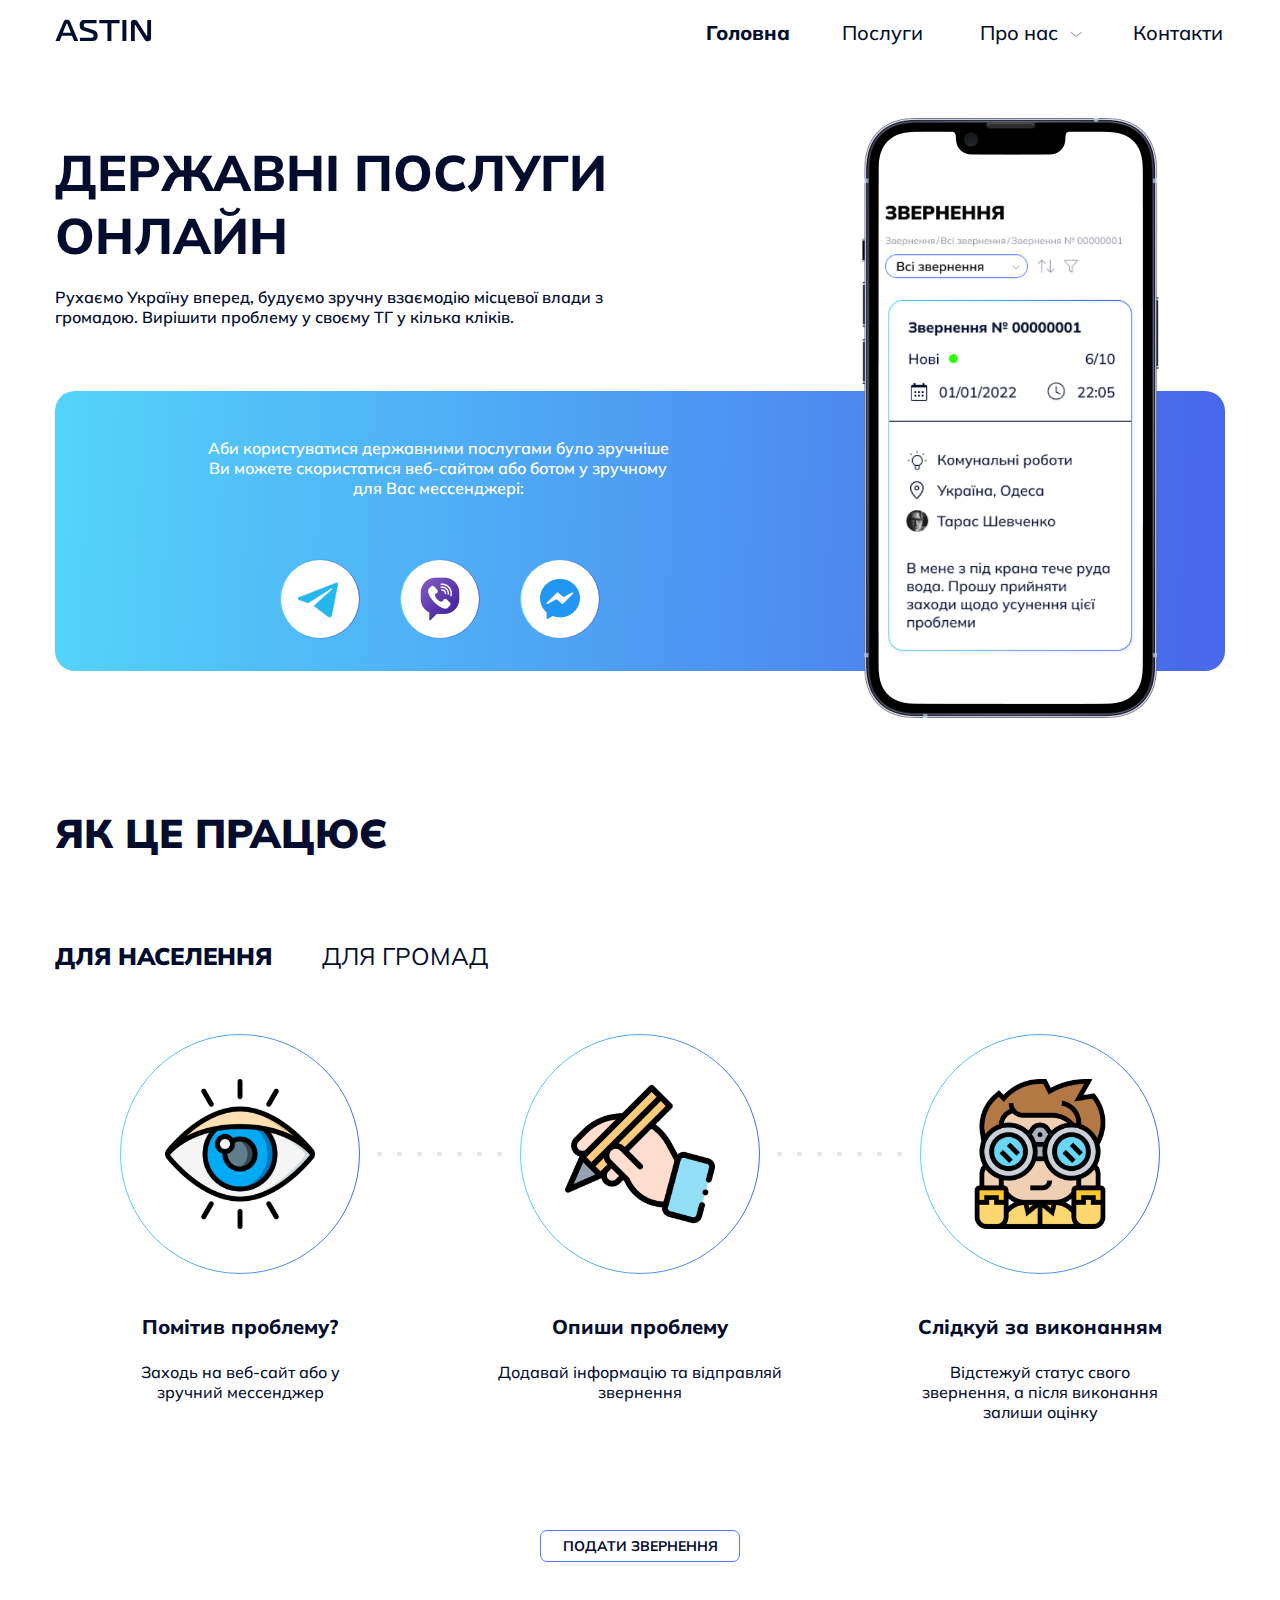
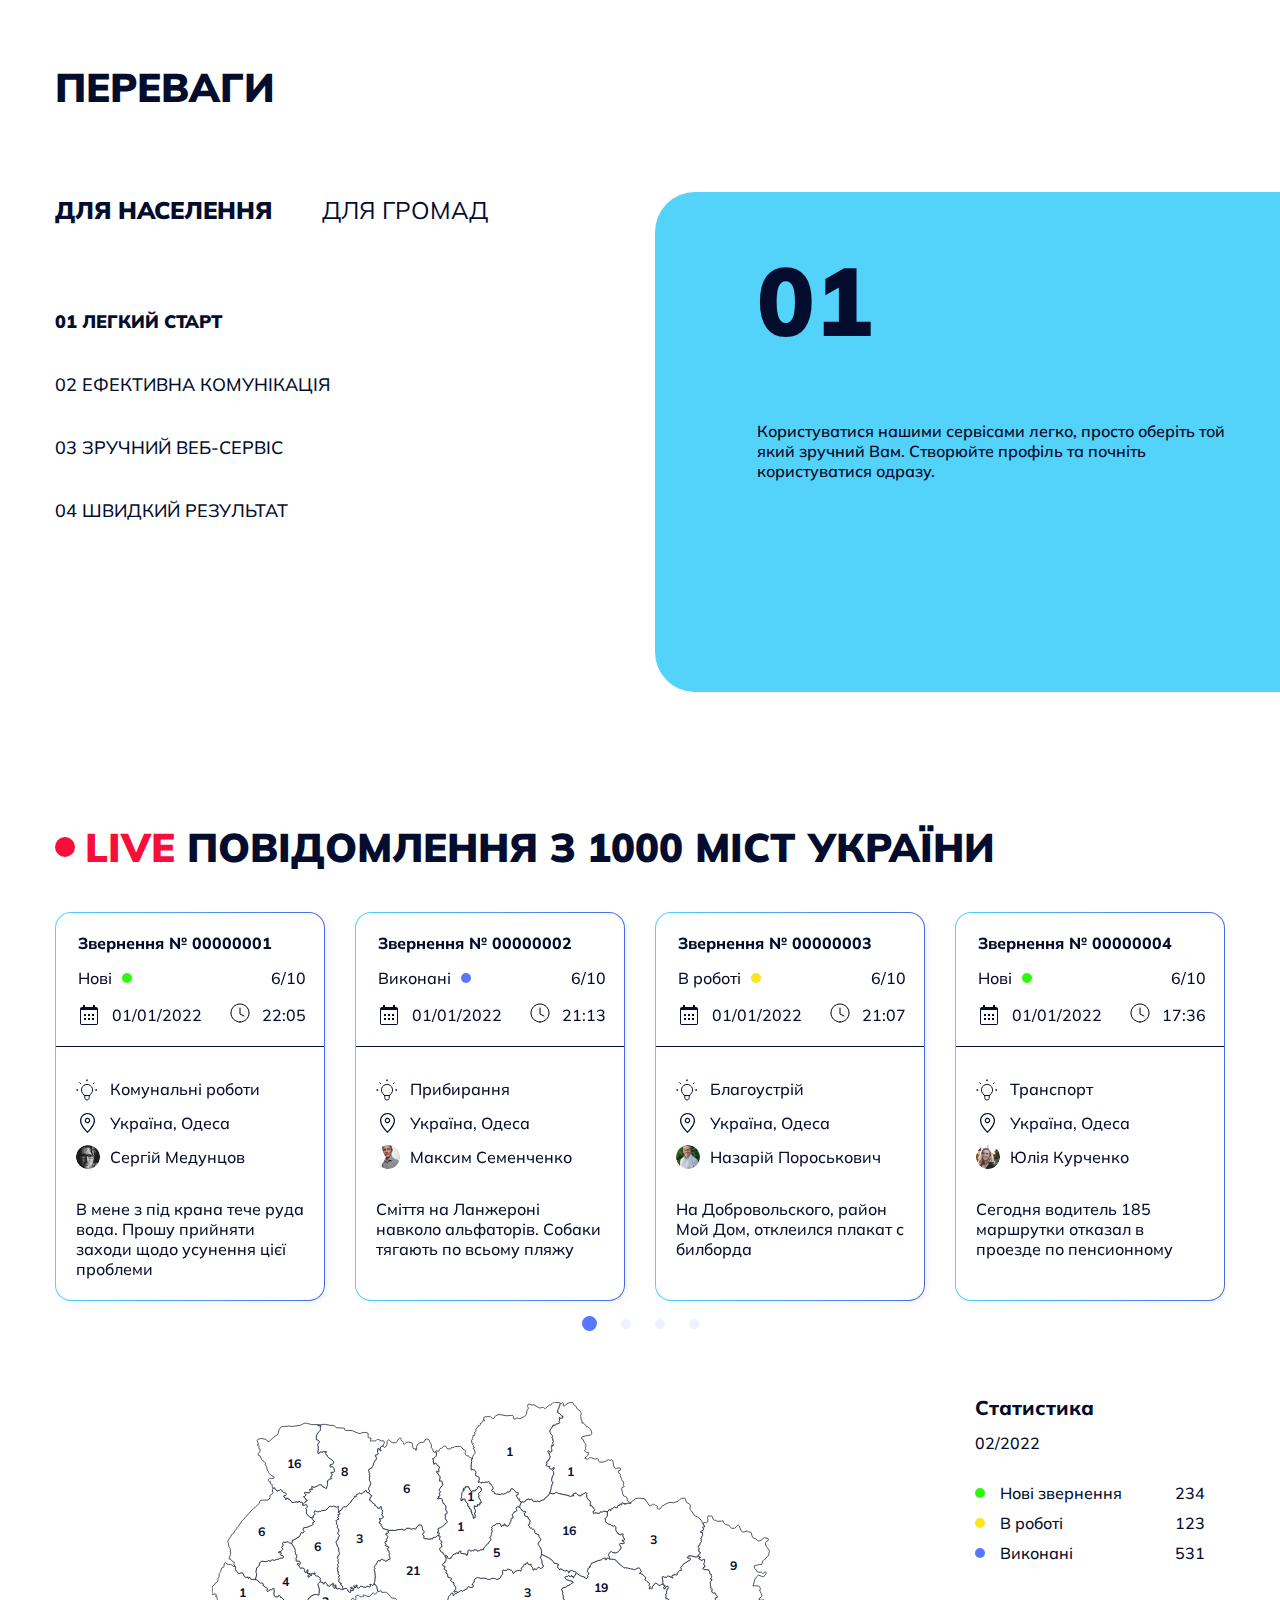
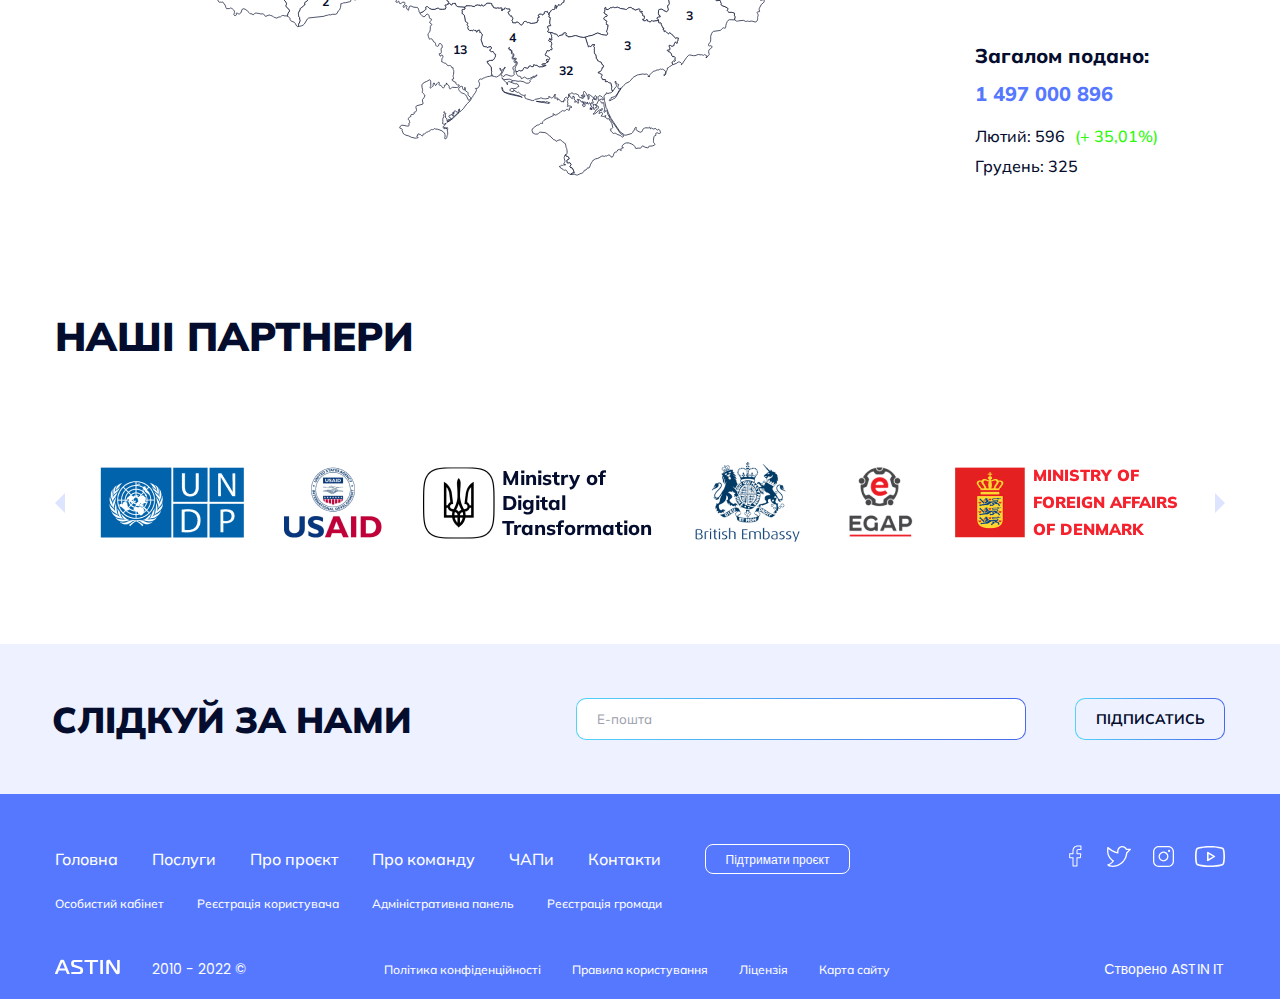
==== index.html @ ef27b20a "loasder fix N" ====
<!DOCTYPE html>
<html lang="en">

<head>
    <meta charset="UTF-8">
    <meta http-equiv="X-UA-Compatible" content="IE=edge">
    <meta name="viewport" content="width=device-width, initial-scale=1.0">
    <meta name="format-detection" content="telephone=no">
    <title>ASTIN - ГРОМАДА</title>
    <style>
        .preloader {
            opacity: 1;
            background-color: #FFF;
            z-index: 9999;
            position: fixed;
            width: 100%;
            height: calc(100vh + 140px);
            top: -70px;
            left: 0;
            bottom: -70px;
            display: -webkit-box;
            display: -ms-flexbox;
            display: flex;
            -webkit-box-align: center;
            -ms-flex-align: center;
            align-items: center;
            -webkit-box-pack: center;
            -ms-flex-pack: center;
            justify-content: center;
            padding-top: 70px;
            padding-bottom: 70px;
            -webkit-transition: 0.7s ease-in;
            -o-transition: 0.7s ease-in;
            transition: 0.7s ease-in;
        }
        
        .preloader__image {
            width: 100px;
            height: 100px;
            -o-object-fit: contain;
            object-fit: contain;
            -webkit-animation: rotation 1.5s linear infinite;
            animation: rotation 1.5s linear infinite;
            -webkit-transform-origin: 51px 50px;
            -ms-transform-origin: 51px 50px;
            transform-origin: 51px 50px;
        }
        
        @-webkit-keyframes rotation {
            100% {
                -webkit-transform: rotate(360deg);
                transform: rotate(360deg);
            }
        }
        
        @keyframes rotation {
            100% {
                -webkit-transform: rotate(360deg);
                transform: rotate(360deg);
            }
        }
    </style>
    <meta name="theme-color" content="#5678FF">
    <link rel="apple-touch-icon" sizes="180x180" href="assets/img/favicons/apple-touch-icon.png">
    <link rel="icon" type="image/png" sizes="32x32" href="assets/img/favicons/favicon-32x32.png">
    <link rel="icon" type="image/png" sizes="192x192" href="assets/img/favicons/android-chrome-192x192.png">
    <link rel="icon" type="image/png" sizes="16x16" href="assets/img/favicons/favicon-16x16.png">
    <link rel="manifest" href="assets/img/favicons/site.webmanifest">
    <link rel="mask-icon" href="assets/img/favicons/safari-pinned-switcher.svg" color="#5678ff">
    <link rel="shortcut icon" href="assets/img/favicons/favicon.ico">
    <meta name="msapplication-TileColor" content="#ffffff">
    <meta name="msapplication-config" content="assets/img/favicons/browserconfig.xml">
    <link rel="stylesheet" href="assets/css/clean.css">
    <link rel="preconnect" href="https://fonts.googleapis.com">
    <link rel="preconnect" href="https://fonts.gstatic.com" crossorigin>
    <link href="https://fonts.googleapis.com/css2?family=Mulish:wght@200;300;400;500;600;700;800;900&family=Poppins:wght@100;200;300;400;500;600;700;800;900&display=swap" rel="stylesheet">
    <link rel="stylesheet" href="assets/css/swiper-bundle.min.css">
    <link rel="stylesheet" href="assets/css/style.css">
    <link rel="stylesheet" href="assets/css/adaptation.css">
</head>

<body>
    <div class="preloader">
        <img class="preloader__image" src="assets/img/gov_icon_light.svg" alt="preloader">
    </div>

    <header class="headergov">
        <div class="wrapper headergov__wrapper">
            <a href="index.html"><img class="headergov__logo" src="assets/img/logo.svg" alt="logo"></a>
            <nav class="headergov__nav navigation">
                <a href="index.html" class="navigation__item selected">Головна</a>
                <a href="service.html" class="navigation__item">Послуги</a>
                <div class="navigation__item navigation__item_dd">
                    <span class="navigation__dd-title">Про нас</span>
                    <div class="navigation__dropdown dropdown">
                        <a href="team.html" class="dropdown__item">Команда</a>
                        <a href="project.html" class="dropdown__item">Про проєкт</a>
                        <a href="faq.html" class="dropdown__item">Інструкція</a>
                    </div>
                </div>
                <a href="contacts.html" class="navigation__item">Контакти</a>
            </nav>
        </div>
    </header>

    <section class="hello">
        <div class="wrapper hello__wrapper">
            <h1 class="hello__title">Державні послуги онлайн</h1>
            <p class="hello__description text_bold">Рухаємо Україну вперед, будуємо зручну взаємодію місцевої влади з громадою. Вирішити проблему у своєму ТГ у кілька кліків.</p>
            <div class="hello__call call">
                <p class="call__description text_bold text_light">Аби користуватися державними послугами було зручніше Ви можете скористатися веб-сайтом або ботом у зручному для Вас мессенджері:</p>
                <p class="call__description2 text_bold text_light">Щоб перейти у бот і подати звернення клікни на потрібний мессенджер</p>
                <div class="call__buttons">
                    <a href="tg://resolve?domain=astininfobot" class="call__button call__button_tg">
                        <img src="assets/img/call_telegram.png" alt="telegram">
                    </a>
                    <a href="#" class="call__button call__button_vbr">
                        <img src="assets/img/call_viber.png" alt="viber">
                    </a>
                    <a href="#" class="call__button call__button_msng">
                        <img src="assets/img/call_messenger.png" alt="messenger">
                    </a>
                </div>
            </div>
            <div class="hello__phone phone">
                <img src="assets/img/iphone.png" alt="iphone frame" class="phone__image">
                <div class="phone__content">
                    <img src="assets/img/test-content.png" alt="demo content">
                </div>
            </div>
        </div>
    </section>

    <input class="invisible-input" checked="checked" id="switcher1" type="radio" name="switcher" />
    <input class="invisible-input" id="switcher2" type="radio" name="switcher" />

    <section class="howtouse block-with_switchers">
        <div class="wrapper howtouse__wrapper">
            <h2 class="howtouse__title">Як це працює</h2>
            <div class="howtouse__switchers switchers">
                <label for="switcher1" class="switchers__item switchers__item_1">для населення</label>
                <label for="switcher2" class="switchers__item switchers__item_2">для громад</label>
            </div>
            <div class="howtouse__switcher-contents switcher-contents">
                <div class="switcher-contents__item switcher-contents__item_1">
                    <div class="howtouse-content-wrapper">
                        <div class="howtouse-content">
                            <div class="howtouse-content__item">
                                <div class="howtouse-content__image">
                                    <img src="assets/img/eye.png" alt="how to use">
                                </div>
                                <h4 class="howtouse-content__title">Помітив проблему?</h4>
                                <p class="howtouse-content__description">Заходь на веб-сайт або у зручний мессенджер</p>
                            </div>
                            <div class="howtouse-content__item">
                                <div class="howtouse-content__image">
                                    <img src="assets/img/writing.png" alt="how to use">
                                </div>
                                <h4 class="howtouse-content__title">Опиши проблему</h4>
                                <p class="howtouse-content__description">Додавай інформацію та відправляй звернення</p>
                            </div>
                            <div class="howtouse-content__item">
                                <div class="howtouse-content__image">
                                    <img src="assets/img/binoculars.png" alt="how to use">
                                </div>
                                <h4 class="howtouse-content__title">Слідкуй за виконанням</h4>
                                <p class="howtouse-content__description">Відстежуй статус свого звернення, а після виконання залиши оцінку</p>
                            </div>
                        </div>
                    </div>
                    <a href="apply.html" class="howtouse__button howtouse__button_1 button">Подати звернення</a>
                </div>
                <div class="switcher-contents__item switcher-contents__item_2">
                    <div class="howtouse-content-wrapper">
                        <div class="howtouse-content">
                            <div class="howtouse-content__item">
                                <div class="howtouse-content__image">
                                    <img src="assets/img/branding.png" alt="how to use">
                                </div>
                                <h4 class="howtouse-content__title">Cтворіть профіль</h4>
                                <p class="howtouse-content__description">Зареєструйте профіль громади. Заповнюйте його необхідними данними</p>
                            </div>
                            <div class="howtouse-content__item">
                                <div class="howtouse-content__image">
                                    <img src="assets/img/gear.png" alt="how to use">
                                </div>
                                <h4 class="howtouse-content__title">Налаштуйте</h4>
                                <p class="howtouse-content__description">Налаштуйте профіль вашої громади аби користуватися послугами було зручніше</p>
                            </div>
                            <div class="howtouse-content__item">
                                <div class="howtouse-content__image">
                                    <img src="assets/img/rating.png" alt="how to use">
                                </div>
                                <h4 class="howtouse-content__title">Користуйтеся</h4>
                                <p class="howtouse-content__description">Проінформуйте жителів про нові можливості, починайте працювати, oтримуйте повідомлення від громадян та відгуки</p>
                            </div>
                        </div>
                    </div>
                    <a href="#" class="howtouse__button howtouse__button_2 button">Створити профіль громади</a>
                </div>
            </div>
        </div>
    </section>


    <section class="benefits block-with_switchers">
        <div class="benefits__bg"></div>
        <div class="wrapper benefits__wrapper">
            <h2 class="benefits__title">Переваги</h2>
            <div class="benefits__switchers switchers">
                <label for="switcher1" class="switchers__item switchers__item_1">для населення</label>
                <label for="switcher2" class="switchers__item switchers__item_2">для громад</label>
            </div>
            <div class="benefits__switcher-contents switcher-contents">
                <div class="switcher-contents__item switcher-contents__item_1">
                    <input class="invisible-input" checked="checked" id="tab1" type="radio" name="firsttabs" />
                    <input class="invisible-input" id="tab2" type="radio" name="firsttabs" />
                    <input class="invisible-input" id="tab3" type="radio" name="firsttabs" />
                    <input class="invisible-input" id="tab4" type="radio" name="firsttabs" />
                    <div class="benefits-content block-with_tabs">
                        <div class="benefits__tabs tabs">
                            <label for="tab1" class="tabs__item tabs__title tabs__item_1">01 Легкий старт</label>
                            <label for="tab2" class="tabs__item tabs__title tabs__item_2">02 Ефективна комунікація</label>
                            <label for="tab3" class="tabs__item tabs__title tabs__item_3">03 Зручний ВЕБ-сервіс</label>
                            <label for="tab4" class="tabs__item tabs__title tabs__item_4">04 Швидкий результат</label>
                        </div>
                        <div class="benefits__tab-contents tab-contents">
                            <div class="tab-contents__item tab-contents__item_1">
                                <span class="tab-contents__number">01</span>
                                <span class="tab-contents__title">Легкий старт</span>
                                <p class="tab-contents__description">Користуватися нашими сервісами легко, просто оберіть той який зручний Вам. Створюйте профіль та почніть користуватися одразу.</p>
                            </div>
                            <div class="tab-contents__item tab-contents__item_2">
                                <span class="tab-contents__number">02</span>
                                <span class="tab-contents__title">Ефективна комунікація</span>
                                <p class="tab-contents__description">Завдяки нашому веб-сайту та чат-боту, ваше повідомлення обробляється набагато швидше. Відстежуйте готовність замовленних послуг, підпишиться та отримуйте важливі новини та екстренні повідомлення.</p>
                            </div>
                            <div class="tab-contents__item tab-contents__item_3">
                                <span class="tab-contents__number">03</span>
                                <span class="tab-contents__title">Зручний ВЕБ-сервіс</span>
                                <p class="tab-contents__description">Ви отримаєте доступ до сторінки, на якій буде надано інформацію відповідно до вимог законодавства. Сторінка створена з урахуванням світових практик щодо зручності використання.</p>
                            </div>
                            <div class="tab-contents__item tab-contents__item_4">
                                <span class="tab-contents__number">04</span>
                                <span class="tab-contents__title">Швидкий результат</span>
                                <p class="tab-contents__description">Завдяки можливості оперативно реагувати на повідомлення, значно скорочується період вирішення питання. Також Ви можете впливати на якість надання послуг, залишаючи відгуки.</p>
                            </div>
                        </div>
                        <div class="benefits__mobile-tabs mobile-tabs">
                            <div class="mobile-tabs__bg"></div>
                            <label for="tab1" class="mobile-tabs__item mobile-tabs__item_1">01</label>
                            <label for="tab2" class="mobile-tabs__item mobile-tabs__item_2">02</label>
                            <label for="tab3" class="mobile-tabs__item mobile-tabs__item_3">03</label>
                            <label for="tab4" class="mobile-tabs__item mobile-tabs__item_4">04</label>
                        </div>
                    </div>
                </div>
                <div class="switcher-contents__item switcher-contents__item_2">
                    <input class="invisible-input" checked="checked" id="tab5" type="radio" name="secondtabs" />
                    <input class="invisible-input" id="tab6" type="radio" name="secondtabs" />
                    <input class="invisible-input" id="tab7" type="radio" name="secondtabs" />
                    <input class="invisible-input" id="tab8" type="radio" name="secondtabs" />
                    <div class="benefits-content block-with_tabs">
                        <div class="benefits__tabs tabs">
                            <label for="tab5" class="tabs__item tabs__title tabs__item_5">01 Простий початок</label>
                            <label for="tab6" class="tabs__item tabs__title tabs__item_6">02 Зручний веб-сервіс</label>
                            <label for="tab7" class="tabs__item tabs__title tabs__item_7">03 Проста адміністративна панель</label>
                            <label for="tab8" class="tabs__item tabs__title tabs__item_8">04 Інтеграція сервісів</label>
                        </div>
                        <div class="benefits__tab-contents tab-contents">
                            <div class="tab-contents__item tab-contents__item_5">
                                <span class="tab-contents__number">01</span>
                                <span class="tab-contents__title">Простий початок</span>
                                <p class="tab-contents__description">Створюйте профіль громади, налаштуйте та почніть користуватися вже в перший день. Додавайте списки потрібних послуг, обробляйте повідомлення та обирайте відповідних виконавців.</p>
                            </div>
                            <div class="tab-contents__item tab-contents__item_6">
                                <span class="tab-contents__number">02</span>
                                <span class="tab-contents__title">Зручний веб-сервіс</span>
                                <p class="tab-contents__description">Ви отримаєте зручний доступ до сторінки, на якій буде надано інформацію відповідно до вимог законодавства. Сторінка створена з урахуванням світових практик щодо зручності використання.</p>
                            </div>
                            <div class="tab-contents__item tab-contents__item_7">
                                <span class="tab-contents__number">03</span>
                                <span class="tab-contents__title">Проста адміністративна панель</span>
                                <p class="tab-contents__description">Сторінка громади і чат-бот мають однаково просту адміністративну панель. Всі інструменти взаємно інтегровані та готові до роботи.</p>
                            </div>
                            <div class="tab-contents__item tab-contents__item_8">
                                <span class="tab-contents__number">04</span>
                                <span class="tab-contents__title">Інтеграція сервісів</span>
                                <p class="tab-contents__description">Система дозволяє інтегрувати сервиси, якими вже користується громада або які будуть підключені. Швидко опрацьовуйте повідомлення громадян, зручно додавайте послуги, створюйте та поширюйте важливі новини та єкстренні повідомлення.</p>
                            </div>
                        </div>
                        <div class="benefits__mobile-tabs mobile-tabs">
                            <div class="mobile-tabs__bg"></div>
                            <label for="tab5" class="mobile-tabs__item mobile-tabs__item_5">01</label>
                            <label for="tab6" class="mobile-tabs__item mobile-tabs__item_6">02</label>
                            <label for="tab7" class="mobile-tabs__item mobile-tabs__item_7">03</label>
                            <label for="tab8" class="mobile-tabs__item mobile-tabs__item_8">04</label>
                        </div>
                    </div>
                </div>
            </div>
        </div>
    </section>

    <section class="appeals">
        <div class="wrapper appeals__wrapper">
            <h2 class="appeals__title"><span class="appeals__title_red">Live</span> повідомлення з 1000 міст України</h2>
            <div class="swiper">
                <div class="swiper-wrapper appeals__item appeal">
                    <div class="swiper-slide appeal__item">
                        <div class="appeal__head">
                            <span class="appeal__number">Звернення № 00000001</span>
                            <div class="appeal__head-content">
                                <div class="appeal__status appeal__status_new appeal-status">
                                    <span class="appeal-status__name">Нові</span>
                                    <span class="appeal-status__dot"></span>
                                    <span class="appeal-status__stage">6/10</span>
                                </div>
                                <div class="appeal__date appeal-date">
                                    <span class="appeal-date__day">01/01/2022</span>
                                    <span class="appeal-date__time">22:05</span>
                                </div>
                            </div>
                        </div>
                        <div class="appeal__body">
                            <span class="appeal__category">Комунальні роботи</span>
                            <span class="appeal__location">Україна, Одеса</span>
                            <div class="appeal__author">
                                <img class="appeal__author-avatar" src="assets/img/author1.jpg" alt="author">
                                <span class="appeal__author-name">Сергій Медунцов</span>
                            </div>
                            <p class="appeal__description">В мене з під крана тече руда вода. Прошу прийняти заходи щодо усунення цієї проблеми</p>
                        </div>
                    </div>

                    <div class="swiper-slide appeal__item">
                        <div class="appeal__head">
                            <span class="appeal__number">Звернення № 00000002</span>
                            <div class="appeal__head-content">
                                <div class="appeal__status appeal__status_done appeal-status">
                                    <span class="appeal-status__name">Виконані</span>
                                    <span class="appeal-status__dot"></span>
                                    <span class="appeal-status__stage">6/10</span>
                                </div>
                                <div class="appeal__date appeal-date">
                                    <span class="appeal-date__day">01/01/2022</span>
                                    <span class="appeal-date__time">21:13</span>
                                </div>
                            </div>
                        </div>
                        <div class="appeal__body">
                            <span class="appeal__category">Прибирання</span>
                            <span class="appeal__location">Україна, Одеса</span>
                            <div class="appeal__author">
                                <img class="appeal__author-avatar" src="assets/img/author2.jpg" alt="author">
                                <span class="appeal__author-name">Максим Семенченко</span>
                            </div>
                            <p class="appeal__description">Сміття на Ланжероні навколо альфаторів. Собаки тягають по всьому пляжу</p>
                        </div>
                    </div>

                    <div class="swiper-slide appeal__item">
                        <div class="appeal__head">
                            <span class="appeal__number">Звернення № 00000003</span>
                            <div class="appeal__head-content">
                                <div class="appeal__status appeal__status_inprogress appeal-status">
                                    <span class="appeal-status__name">В роботі</span>
                                    <span class="appeal-status__dot"></span>
                                    <span class="appeal-status__stage">6/10</span>
                                </div>
                                <div class="appeal__date appeal-date">
                                    <span class="appeal-date__day">01/01/2022</span>
                                    <span class="appeal-date__time">21:07</span>
                                </div>
                            </div>
                        </div>
                        <div class="appeal__body">
                            <span class="appeal__category">Благоустрій</span>
                            <span class="appeal__location">Україна, Одеса</span>
                            <div class="appeal__author">
                                <img class="appeal__author-avatar" src="assets/img/author3.jpg" alt="author">
                                <span class="appeal__author-name">Назарій Пороськович</span>
                            </div>
                            <p class="appeal__description">На Добровольского, район Мой Дом, отклеился плакат с билборда</p>
                        </div>
                    </div>

                    <div class="swiper-slide appeal__item">
                        <div class="appeal__head">
                            <span class="appeal__number">Звернення № 00000004</span>
                            <div class="appeal__head-content">
                                <div class="appeal__status appeal__status_new appeal-status">
                                    <span class="appeal-status__name">Нові</span>
                                    <span class="appeal-status__dot"></span>
                                    <span class="appeal-status__stage">6/10</span>
                                </div>
                                <div class="appeal__date appeal-date">
                                    <span class="appeal-date__day">01/01/2022</span>
                                    <span class="appeal-date__time">17:36</span>
                                </div>
                            </div>
                        </div>
                        <div class="appeal__body">
                            <span class="appeal__category">Транспорт</span>
                            <span class="appeal__location">Україна, Одеса</span>
                            <div class="appeal__author">
                                <img class="appeal__author-avatar" src="assets/img/author4.jpg" alt="author">
                                <span class="appeal__author-name">Юлія Курченко</span>
                            </div>
                            <p class="appeal__description">Сегодня водитель 185 маршрутки отказал в проезде по пенсионному</p>
                        </div>
                    </div>
                </div>
                <div class="swiper-pagination"></div>
                <div class="swiper-button-prev">Попереднє</div>
                <div class="swiper-button-next">Наступне</div>
            </div>
        </div>
    </section>

    <section class="mapStat">
        <div class="wrapper mapStat__wrapper">
            <div class="mapStat__map">
                <div id="map"></div>
            </div>
            <div class="mapStat__stat stat">
                <div class="stat__item">
                    <h4 class="stat__title">Статистика</h4>
                    <span class="stat__date">02/2022</span>
                    <div class="stat__status stat__status_new stat-status">
                        <span class="stat-status__dot"></span>
                        <span class="stat-status__name">Нові звернення</span>
                        <span class="stat-status__count">234</span>
                    </div>
                    <div class="stat__status stat__status_inprogress stat-status">
                        <span class="stat-status__dot"></span>
                        <span class="stat-status__name">В роботі</span>
                        <span class="stat-status__count">123</span>
                    </div>
                    <div class="stat__status stat__status_done stat-status">
                        <span class="stat-status__dot"></span>
                        <span class="stat-status__name">Виконані</span>
                        <span class="stat-status__count">531</span>
                    </div>
                </div>
                <div class="stat__item">
                    <h4 class="stat__title">Загалом подано:</h4>
                    <h4 class="stat__count">1 497 000 896</h4>
                    <span class="stat__month">Лютий: 596
                        <span class="stat__increase">(+ <span>35,01</span>%)</span>
                    </span>
                    <span class="stat__month">Грудень: 325</span>
                </div>
            </div>
        </div>
    </section>

    <section class="partners">
        <div class="wrapper">
            <h2 class="partners__title">Наші партнери</h2>
            <div class="partners-slider__wrapper">
                <div class="partners-slider partners__slider">
                    <div class="swiper-wrapper">
                        <div class="swiper-slide partners__item">
                            <img src="assets/img/partner1.png" alt="partner">
                        </div>
                        <div class="swiper-slide partners__item">
                            <img src="assets/img/partner2.png" alt="partner">
                        </div>
                        <div class="swiper-slide partners__item">
                            <img src="assets/img/partner3.png" alt="partner">
                            <span class="partnerMODT">Ministry of Digital Transformation</span>
                        </div>
                        <div class="swiper-slide partners__item">
                            <img src="assets/img/partner4.png" alt="partner">
                        </div>
                        <div class="swiper-slide partners__item">
                            <img src="assets/img/partner5.png" alt="partner">
                        </div>
                        <div class="swiper-slide partners__item">
                            <img src="assets/img/partner6.png" alt="partner">
                            <span class="partnerMOFAOD">ministry of foreign affairs of denmark</span>
                        </div>
                    </div>
                </div>
                <div class="partners-slider-prev arrow__prev"></div>
                <div class="partners-slider-next arrow__next"></div>
            </div>
        </div>
    </section>

    <section class="follow">
        <div class="wrapper follow__wrapper">
            <p class="follow__title">Слідкуй за нами</p>
            <form action="" method="" class="follow__form">
                <input type="email" name="email" id="follow__email" class="follow__email input input_bordered input_gradient" placeholder="Е-пошта" required>
                <button type="submit" class="follow__submit submit">Підписатись</button>
            </form>
        </div>
    </section>

    <footer class="footer">
        <div class="wrapper footer__wrapper">
            <div class="footer__nav footer-nav">
                <a class="footer-nav__item" href="index.html">Головна</a>
                <a class="footer-nav__item" href="service.html">Послуги</a>
                <a class="footer-nav__item" href="project.html">Про проєкт</a>
                <a class="footer-nav__item" href="team.html">Про команду</a>
                <a class="footer-nav__item" href="faq.html">ЧАПи</a>
                <a class="footer-nav__item" href="contacts.html">Контакти</a>
            </div>
            <a href="#" class="footer__support-btn">Підтримати проєкт</a>
            <div class="footer__socials socials">
                <a href="#" class="socials__item">
                    <img src="assets/img/fb_icon.svg" alt="facebook icon">
                </a>
                <a href="#" class="socials__item">
                    <img src="assets/img/twitter_icon.svg" alt="twitter icon">
                </a>
                <a href="#" class="socials__item">
                    <img src="assets/img/inst_icon.svg" alt="instagram icon">
                </a>
                <a href="#" class="socials__item">
                    <img src="assets/img/yt_icon.svg" alt=" youtube icon">
                </a>
            </div>
            <div class="footer__links1 footer-links">
                <a class="footer-links__item" href="#">Особистий кабінет</a>
                <a class="footer-links__item" href="#">Реєстрація користувача</a>
                <a class="footer-links__item" href="#">Адміністративна панель</a>
                <a class="footer-links__item" href="#">Реєстрація громади</a>
            </div>
            <div class="footer__copyright">
                <img class="footer__logo" src="assets/img/logo_light.svg" alt="logo">
                <span class="footer__copy-text">2010 - 2022 ©</span>
            </div>
            <div class="footer__links2 footer-links">
                <a class="footer-links__item" href="policy.html">Політика конфіденційності</a>
                <a class="footer-links__item" href="policy.html">Правила користування</a>
                <a class="footer-links__item" href="license.html">Ліцензія</a>
                <a class="footer-links__item" href="sitemap.html">Карта сайту</a>
            </div>
            <a href="https://it.astin.co/" target="_blank" class="developed-by">Створено ASTIN IT</a>
        </div>
    </footer>
    <script src="assets/js/mapdata.js"></script>
    <script src="assets/js/countrymap.js"></script>
    <script src="https://code.jquery.com/jquery-3.6.0.min.js" integrity="sha256-/xUj+3OJU5yExlq6GSYGSHk7tPXikynS7ogEvDej/m4=" crossorigin="anonymous"></script>
    <script src="assets/js/touchSwipe.js"></script>
    <script src="assets/js/swiper-bundle.min.js"></script>
    <script src="assets/js/script.js"></script>
</body>

</html>
---- assets/css/clean.css ----
/*Обнуление*/
*{padding: 0;margin: 0;border: 0;}
*,*:before,*:after{-moz-box-sizing: border-box;-webkit-box-sizing: border-box;box-sizing: border-box;}
:focus,:active{outline: none;}
a:focus,a:active{outline: none;}
nav,footer,header,aside{display: block;}
html,body{height:100%;width:100%;font-size:100%;line-height:1;font-size:14px;-ms-text-size-adjust:100%;-moz-text-size-adjust:100%;-webkit-text-size-adjust:100%;}
input,button,textarea{font-family:inherit;}
input::-ms-clear{display: none;}
button{cursor: pointer;}
button::-moz-focus-inner{padding:0;border:0;}
a,a:visited{text-decoration: none;}
a:hover{text-decoration: none;}
ul li{list-style: none;}
img{vertical-align: top;}
h1,h2,h3,h4,h5,h6{font-size:inherit;font-weight: inherit;}
/*--------------------*/
---- assets/css/style.css ----
:root {
    --black-color: #040D2D;
    --white-color: #FFF;
    --primary-color: #53D2FA;
    --primary2-color: #4968EB;
    --blue-color: #5678FF;
    --green-color: #2DF90B;
    --yellow-color: #FBE51F;
    --red-color: #F80E38;
    --gray-color: #9B9EAB;
}

.preloader.disapper {
    opacity: 0;
    visibility: hidden;
}

* {
    -webkit-transition: 0.3s ease;
    -o-transition: 0.3s ease;
    transition: 0.3s ease;
}

#map * {
    -webkit-transition: 0s;
    -o-transition: 0s;
    transition: 0s;
}

html {
    scroll-behavior: smooth;
}

body {
    font-family: 'Mulish', sans-serif;
    font-weight: 500;
    font-size: 16px;
    line-height: 20px;
    color: var(--black-color);
}

input[type=text],
input[type=submit],
input[type=email],
input[type=tel],
textarea {
    -webkit-appearance: none;
}

input {
    border-radius: 0;
}

input:-internal-autofill-selected,
input:hover,
textarea:hover,
input:focus,
textarea:focus {
    background-color: var(--white-color) !important;
    background-image: none !important;
    color: inherit !important;
    border: 1px solid var(--blue-color) !important;
}

input:not(:focus):not(:-moz-placeholder-shown):invalid,
textarea:not(:focus):not(:-moz-placeholder-shown):invalid {
    background-color: var(--white-color) !important;
    background-image: none !important;
    color: inherit !important;
    border: 1px solid var(--red-color) !important;
}

input:not(:focus):not(:-ms-input-placeholder):invalid,
textarea:not(:focus):not(:-ms-input-placeholder):invalid {
    background-color: var(--white-color) !important;
    background-image: none !important;
    color: inherit !important;
    border: 1px solid var(--red-color) !important;
}

input:not(:focus):not(:placeholder-shown):invalid,
textarea:not(:focus):not(:placeholder-shown):invalid {
    background-color: var(--white-color) !important;
    background-image: none !important;
    color: inherit !important;
    border: 1px solid var(--red-color) !important;
}

input:not(:focus):not(:-moz-placeholder-shown):valid,
textarea:not(:focus):not(:-moz-placeholder-shown):valid {
    border: 1px solid var(--blue-color) !important;
}

input:not(:focus):not(:-ms-input-placeholder):valid,
textarea:not(:focus):not(:-ms-input-placeholder):valid {
    border: 1px solid var(--blue-color) !important;
}

input:not(:focus):not(:placeholder-shown):valid,
textarea:not(:focus):not(:placeholder-shown):valid {
    border: 1px solid var(--blue-color) !important;
}

input:-webkit-autofill {
    -webkit-box-shadow: inset 0 0 0 50px var(--white-color) !important;
    box-shadow: inset 0 0 0 50px var(--white-color)!important;
    border: 1px solid var(--blue-color) !important;
}

h1 {
    font-size: 50px;
    line-height: 63px;
    font-weight: 800;
    text-transform: uppercase;
}

h2 {
    font-size: 40px;
    line-height: 50px;
    font-weight: 900;
    text-transform: uppercase;
}

h3,
.switchers__item {
    font-size: 24px;
    line-height: 36px;
    font-weight: 400;
    text-transform: uppercase;
}

h4 {
    font-size: 20px;
    line-height: 25px;
    font-weight: 800;
}

h5,
.tabs__item {
    font-weight: 500;
    font-size: 18px;
    line-height: 27px;
    text-transform: uppercase;
}

section {
    overflow-x: hidden;
    overflow-y: hidden;
}

.text_bold {
    font-weight: 600;
}

.text_light {
    color: var(--white-color);
}

img {
    -moz-user-select: none;
    -webkit-user-select: none;
    -ms-user-select: none;
    user-select: none;
    pointer-events: none;
}

a {
    color: var(--black-color);
}

.wrapper {
    max-width: 1170px;
    padding: 0 0;
    margin-left: auto;
    margin-right: auto;
    height: 100%;
    position: relative;
}

.headergov {
    height: 65px;
}

.headergov__wrapper {
    display: -webkit-box;
    display: -ms-flexbox;
    display: flex;
    -webkit-box-align: center;
    -ms-flex-align: center;
    align-items: center;
    -webkit-box-pack: justify;
    -ms-flex-pack: justify;
    justify-content: space-between;
}

.headergov__logo {
    width: 97px;
    -o-object-fit: contain;
    object-fit: contain;
    margin-top: -4px;
}

.headergov__nav {
    font-size: 20px;
    line-height: 25px;
}

.navigation {
    display: -webkit-box;
    display: -ms-flexbox;
    display: flex;
}

.navigation__item {
    margin-right: 50px;
}

.navigation__item:nth-child(1) {
    width: 86px;
}

.navigation__item:nth-child(2) {
    width: 88px;
}

.navigation__item:nth-child(3) {
    width: 103.33px;
}

.navigation__item:nth-child(4) {
    width: 92px;
}

.navigation__item:last-child {
    margin-right: 0;
}

.navigation__item.selected {
    font-weight: 800;
}

.navigation__item_dd.selected {
    font-weight: 500;
}

.navigation__item_dd.selected .navigation__dd-title,
.navigation__item_dd.selected .selected {
    font-weight: 800;
}

.navigation__item_dd {
    position: relative;
}

.navigation__dd-title {
    display: block;
    width: 100%;
}

.navigation__dd-title::after {
    content: "";
    background-image: url(../../assets/img/arrow_down.svg);
    width: 13.33px;
    height: 5px;
    background-size: contain;
    background-repeat: no-repeat;
    position: absolute;
    right: 0;
    top: 12px;
    -webkit-transition: 0.3s ease;
    -o-transition: 0.3s ease;
    transition: 0.3s ease;
    pointer-events: none;
}

.navigation__dd-title:hover {
    cursor: pointer;
    color: var(--blue-color);
}

.dd_opened .navigation__dd-title::after {
    -webkit-transform: rotate(180deg);
    -ms-transform: rotate(180deg);
    transform: rotate(180deg);
}

.dropdown {
    position: absolute;
    top: 40px;
    right: 0;
    opacity: 0;
    z-index: -1;
    -webkit-transform: translateY(-40px);
    -ms-transform: translateY(-40px);
    transform: translateY(-40px);
    padding: 30px 30px 30px 31px;
    border: 1px solid var(--primary-color);
    background-color: var(--white-color);
    -webkit-box-shadow: 2px 2px 6px rgba(86, 120, 255, 0.1);
    box-shadow: 2px 2px 6px rgba(86, 120, 255, 0.1);
    border-radius: 10px 0px 10px 10px;
}

.dd_opened .dropdown {
    opacity: 1;
    z-index: 10;
    -webkit-transform: translateY(0);
    -ms-transform: translateY(0);
    transform: translateY(0);
}

.dropdown__item {
    white-space: pre;
    margin-bottom: 20px;
    display: block;
}

.dropdown__item:last-child {
    margin-bottom: 0;
}

a.navigation__item:hover,
.dropdown__item:hover {
    color: var(--blue-color);
}

.footer {
    background-color: var(--blue-color);
    padding: 50px 0 20px;
}

.footer * {
    color: var(--white-color);
}

.footer-nav__item:hover,
.footer-links__item:hover,
.socials__item:hover,
.developed-by:hover {
    opacity: 0.5;
}

.footer-nav__item,
.footer-links__item,
.footer__copy-text,
.developed-by {
    white-space: pre;
}

.footer__support-btn {
    font-family: 'Poppins', 'Open Sans', sans-serif;
    font-size: 12px;
    line-height: 16px;
    display: block;
    padding: 6.5px 0 5.5px;
    text-align: center;
    border-radius: 8px;
    border: 1px solid var(--white-color);
    width: 145px;
    height: 30px;
    white-space: pre;
}

.footer__support-btn:hover {
    color: var(--blue-color);
    background-color: var(--white-color);
    opacity: 1;
}

.footer__copyright,
.developed-by {
    font-family: 'Poppins', 'Open Sans', sans-serif;
    font-weight: 400;
    font-size: 14px;
    line-height: 20px;
}

.footer-links {
    font-size: 12px;
    line-height: 15px;
}

.footer-nav__item,
.footer__links1 .footer-links__item {
    margin-right: 30px;
}

.footer-nav__item:last-child,
.footer__links1 .footer-links__item:last-child {
    margin-right: 0;
}

.footer__links2 .footer-links__item {
    margin-right: 31px;
}

.footer__links2 .footer-links__item:last-child {
    margin-right: 0;
}

.socials__item {
    margin-right: 20px;
}

.socials__item:last-child {
    margin-right: 0;
}

.footer__logo {
    margin-right: 28px;
}

.hello {
    padding: 76px 0 107px;
}

.hello__title {
    margin-bottom: 20px;
    max-width: 602px;
}

.hello__description {
    max-width: 566px;
    margin-bottom: 64px;
}

.hello__call {
    background: -o-linear-gradient(178.03deg, var(--primary2-color) 2.51%, var(--primary-color) 98.61%);
    background: linear-gradient(271.97deg, var(--primary2-color) 2.51%, var(--primary-color) 98.61%);
    border-radius: 20px;
    padding: 47px 145px 32px;
    width: 100%;
}

.call__description {
    text-align: center;
    max-width: 476px;
    margin-bottom: 61px;
}

.call__description2 {
    text-align: center;
    max-width: 332px;
    margin-bottom: 70px;
    display: none;
}

.call__buttons {
    margin-left: 80px;
    display: -webkit-box;
    display: -ms-flexbox;
    display: flex;
}

.call__button {
    margin-right: 40px;
    width: 80px;
    height: 80px;
    background-image: url(../../assets/img/call_btn_bg.svg);
    background-size: contain;
    background-repeat: no-repeat
}

.call__button:hover {
    opacity: 0.7;
}

.call__button img {
    height: 100%;
    width: 100%;
    -o-object-fit: contain;
    object-fit: contain;
}

.call__button:last-child {
    margin-right: 0;
}

.call__button_tg {
    padding: 21px 22px 19px 18px;
}

.call__button_vbr {
    padding: 15px;
}

.call__button_msng {
    padding: 20px;
}

.hello__phone {
    height: 600px;
    width: 296.53px;
    position: absolute;
    z-index: 2;
    right: 66px;
    bottom: -47px;
}

.phone__image {
    width: auto;
    height: 600px;
    left: 0;
    right: 0;
    top: 0;
    bottom: 0;
    position: absolute;
    z-index: 2;
}

.phone__content {
    width: auto;
    height: auto;
    left: 12px;
    right: 12px;
    top: 12px;
    bottom: 12px;
    border-radius: 25px;
    position: absolute;
    z-index: 1;
    background-color: var(--white-color);
}

.phone__content img {
    width: 93%;
    margin-top: 68px;
    margin-left: 11px;
}

.invisible-input {
    display: none;
}

.switcher-contents {
    position: relative;
}

.switcher-contents__item {
    -webkit-transition: 0.5s ease;
    -o-transition: 0.5s ease;
    transition: 0.5s ease;
    position: absolute;
    height: 100%;
    width: 100%;
    z-index: -1;
    opacity: 0;
}

.switchers__item:hover {
    cursor: pointer;
    color: var(--blue-color);
}

#switcher1:checked~.block-with_switchers .switchers__item_1,
#switcher2:checked~.block-with_switchers .switchers__item_2 {
    font-weight: 900;
    cursor: default;
    color: var(--black-color);
}

#switcher1:checked~.block-with_switchers .switcher-contents__item_1,
#switcher2:checked~.block-with_switchers .switcher-contents__item_2 {
    opacity: 1;
    z-index: 2;
}

.howtouse {
    padding-top: 30px;
    padding-bottom: 100px;
}

.howtouse__title {
    margin-bottom: 80px;
}

.howtouse__switcher-contents {
    height: 528px;
}

.howtouse__switchers {
    margin-bottom: 60px;
    display: -webkit-box;
    display: -ms-flexbox;
    display: flex;
}

.switchers__item {
    margin-right: 50px;
}

.switchers__item:last-child {
    margin-right: 0;
}

.howtouse-content {
    display: -webkit-box;
    display: -ms-flexbox;
    display: flex;
    -webkit-box-pack: justify;
    -ms-flex-pack: justify;
    justify-content: space-between;
}

.howtouse-content__item {
    width: 370px;
    text-align: center;
}

.howtouse-content__image {
    background-image: url(../../assets/img/circle_bg.svg);
    background-size: contain;
    width: 240px;
    height: 240px;
    padding: 45px;
    margin: 0 auto;
    margin-bottom: 40px;
    position: relative;
}

.howtouse-content__item:nth-child(1) .howtouse-content__image::after,
.howtouse-content__item:nth-child(2) .howtouse-content__image::after {
    content: "";
    position: absolute;
    height: 5px;
    width: 125px;
    overflow: hidden;
    background-image: url(../../assets/img/dotted-line.svg);
    background-size: cover;
    right: -142px;
    top: 50%;
    -webkit-transform: translateY(-50%);
    -ms-transform: translateY(-50%);
    transform: translateY(-50%);
}

.howtouse-content__image img {
    width: 100%;
}

.howtouse-content__title {
    margin-bottom: 23px;
}

.howtouse-content__description {
    margin: 0 auto;
}

.howtouse-content__item:nth-child(1) .howtouse-content__description {
    width: 259px;
}

.howtouse-content__item:nth-child(2) .howtouse-content__description {
    width: 285px;
}

.howtouse-content__item:nth-child(3) .howtouse-content__description {
    width: 257px;
}

.button {
    padding-top: 7px;
    padding-bottom: 7px;
    border-radius: 7px;
    border: 1px solid var(--blue-color);
    text-transform: uppercase;
    font-weight: 700;
    font-size: 14px;
    line-height: 16px;
    text-align: center;
    display: block;
}

.button:hover {
    background-color: var(--blue-color);
    color: var(--white-color);
    font-weight: 500;
}

.howtouse__button {
    position: absolute;
    bottom: 0;
    left: 50%;
    -webkit-transform: translateX(-50%);
    -ms-transform: translateX(-50%);
    transform: translateX(-50%);
}

.howtouse__button_1 {
    width: 200px;
}

.howtouse__button_2 {
    width: 300px;
}

.tab-contents {
    position: relative;
}

.tab-contents__item {
    position: absolute;
    height: 100%;
    width: 100%;
    z-index: -1;
    opacity: 0;
    -webkit-transform: translateX(150px);
    -ms-transform: translateX(150px);
    transform: translateX(150px);
}

.tabs__item:hover {
    cursor: pointer;
    color: var(--blue-color);
}

#tab1:checked~.block-with_tabs .tabs__item_1,
#tab2:checked~.block-with_tabs .tabs__item_2,
#tab3:checked~.block-with_tabs .tabs__item_3,
#tab4:checked~.block-with_tabs .tabs__item_4,
#tab5:checked~.block-with_tabs .tabs__item_5,
#tab6:checked~.block-with_tabs .tabs__item_6,
#tab7:checked~.block-with_tabs .tabs__item_7,
#tab8:checked~.block-with_tabs .tabs__item_8 {
    font-weight: 900;
    cursor: default;
    color: var(--black-color);
}

#tab1:checked~.block-with_tabs .tab-contents__item_1,
#tab2:checked~.block-with_tabs .tab-contents__item_2,
#tab3:checked~.block-with_tabs .tab-contents__item_3,
#tab4:checked~.block-with_tabs .tab-contents__item_4,
#tab5:checked~.block-with_tabs .tab-contents__item_5,
#tab6:checked~.block-with_tabs .tab-contents__item_6,
#tab7:checked~.block-with_tabs .tab-contents__item_7,
#tab8:checked~.block-with_tabs .tab-contents__item_8 {
    opacity: 1;
    z-index: 2;
    -webkit-transform: translateX(0);
    -ms-transform: translateX(0);
    transform: translateX(0);
}

.tab-contents__title {
    display: none;
}

.benefits {
    padding-bottom: 100px;
    position: relative;
}

.benefits__title {
    margin-bottom: 80px;
}

.benefits__switchers {
    display: -webkit-box;
    display: -ms-flexbox;
    display: flex;
    margin-bottom: 12px;
}

.benefits__switcher-contents {
    height: 452px;
}

.benefits__tabs {
    margin-top: 68px;
}

.benefits-content {
    display: -webkit-box;
    display: -ms-flexbox;
    display: flex;
    -webkit-box-pack: justify;
    -ms-flex-pack: justify;
    justify-content: space-between;
}

.tabs__title {
    display: block;
    margin-bottom: 36px
}

.benefits__tab-contents {
    width: 468px;
}

.tab-contents__number {
    margin-bottom: 60px;
    font-size: 96px;
    line-height: 120.5px;
    font-weight: 900;
    display: block;
}

.tab-contents__description {
    font-weight: 600;
}

.benefits__bg {
    height: 500px;
    width: calc(50% - 15px);
    right: 0;
    top: 130px;
    position: absolute;
    background-color: var(--primary-color);
    border-radius: 40px 0 0 40px;
}

.benefits .switchers__item:last-child {
    margin-right: 0;
}

.benefits__mobile-tabs {
    display: none;
}

.appeals {
    padding: 30px 0 60px;
}

.appeals__title {
    margin-left: 30px;
    position: relative;
    margin-bottom: 40px;
}

.appeals__title::before {
    content: "";
    position: absolute;
    width: 20px;
    height: 20px;
    border-radius: 50%;
    background-color: var(--red-color);
    top: 15px;
    left: -30px;
    opacity: 1;
    -webkit-animation: blinking 1s infinite ease-out;
    animation: blinking 1s infinite ease-out;
}

@-webkit-keyframes blinking {
    0% {
        opacity: 1;
    }
    40% {
        opacity: 0;
    }
    60% {
        opacity: 1;
    }
}

@keyframes blinking {
    0% {
        opacity: 1;
    }
    40% {
        opacity: 0;
    }
    60% {
        opacity: 1;
    }
}

.appeals__title span {
    color: var(--red-color);
}

.swiper {
    width: 100%;
    height: 419px;
}

.swiper-slide {
    margin-right: 30px;
}

.swiper-button-prev,
.swiper-button-next {
    display: none;
}

.swiper-pagination {
    display: -webkit-box;
    display: -ms-flexbox;
    display: flex;
    -webkit-box-align: center;
    -ms-flex-align: center;
    align-items: center;
    bottom: 0 !important;
    height: 15px;
}

.swiper-pagination-bullet {
    margin-left: 0 !important;
    margin-right: 24px !important;
    height: 10px;
    width: 10px;
    background-color: var(--blue-color);
    opacity: 0.1;
}

.swiper-pagination-bullet:hover {
    opacity: 1;
}

.swiper-pagination-bullet-active {
    opacity: 1;
    height: 15px !important;
    width: 15px !important;
}

.swiper-pagination-bullet:first-child {
    margin-left: auto !important;
}

.swiper-pagination-bullet:last-child {
    margin-right: auto !important;
}

.appeal__item {
    width: 270px;
    height: 389px;
    border: 1px solid #0000;
    border-radius: 16px;
    background: -o-linear-gradient(var(--white-color), var(--white-color)) padding-box, -o-linear-gradient(left, var(--primary-color), var(--primary2-color)) border-box;
    background: -webkit-gradient(linear, left top, left bottom, from(var(--white-color)), to(var(--white-color))) padding-box, -webkit-gradient(linear, left top, right top, from(var(--primary-color)), to(var(--primary2-color))) border-box;
    background: linear-gradient(var(--white-color), var(--white-color)) padding-box, linear-gradient(90deg, var(--primary-color), var(--primary2-color)) border-box;
    -webkit-box-shadow: 2px 2px 6px rgba(86, 120, 255, 0.1);
    box-shadow: 2px 2px 6px rgba(86, 120, 255, 0.1);
}

.appeal__head {
    border-bottom: 1px solid var(--black-color);
    padding: 20px 18px 21px 22px;
}

.appeal__number {
    font-size: 16px;
    line-height: 20px;
    font-weight: 800;
    width: 100%;
    margin-bottom: 15px;
    display: block;
}

.appeal__status {
    display: -webkit-box;
    display: -ms-flexbox;
    display: flex;
    -webkit-box-align: center;
    -ms-flex-align: center;
    align-items: center;
    margin-bottom: 17px;
}

.appeal-status__name {
    margin-right: 10px;
}

.appeal-status__dot {
    display: block;
    width: 10px;
    height: 10px;
    border-radius: 50%;
}

.appeal__status_new .appeal-status__dot,
.stat__status_new .stat-status__dot {
    background-color: var(--green-color);
}

.appeal__status_inprogress .appeal-status__dot,
.stat__status_inprogress .stat-status__dot {
    background-color: var(--yellow-color);
}

.appeal__status_done .appeal-status__dot,
.stat__status_done .stat-status__dot {
    background-color: var(--blue-color);
}

.appeal-status__stage {
    margin-left: auto;
}

.appeal__date {
    display: -webkit-box;
    display: -ms-flexbox;
    display: flex;
}

.appeal-date__day {
    padding-left: 34px;
    position: relative;
}

.appeal-date__day::before {
    content: "";
    background-image: url(../../assets/img/calendar.svg);
    position: absolute;
    left: 2px;
    top: 0;
    width: 18px;
    height: 20px;
    background-repeat: no-repeat;
}

.appeal-date__time {
    padding-left: 32px;
    margin-left: auto;
    position: relative;
}

.appeal-date__time::before {
    content: "";
    background-image: url(../../assets/img/clock.svg);
    position: absolute;
    left: 0;
    top: -2px;
    width: 20px;
    height: 20px;
    background-repeat: no-repeat;
}

.appeal__body {
    padding: 32px 20px 22px;
}

.appeal__body>* {
    display: block;
}

.appeal__category,
.appeal__location,
.appeal__author {
    padding-left: 34px;
    position: relative;
}

.appeal__category,
.appeal__location {
    margin-bottom: 14px;
}

.appeal__category::before {
    content: "";
    background-image: url(../../assets/img/bulb.svg);
    position: absolute;
    left: 0px;
    top: 0px;
    width: 22px;
    height: 22px;
    background-repeat: no-repeat;
    background-size: contain;
}

.appeal__location::before {
    content: "";
    background-image: url(../../assets/img/geo.svg);
    position: absolute;
    left: 4px;
    top: 0;
    width: 15px;
    height: 20px;
    background-repeat: no-repeat;
}

.appeal__author {
    margin-bottom: 32px;
}

.appeal__author-avatar {
    position: absolute;
    left: 0;
    top: -2px;
    border-radius: 50%;
    -o-object-fit: cover;
    object-fit: cover;
    width: 24px;
    height: 24px;
}

.appeal__author-name {
    width: 100%;
    display: block;
    -o-text-overflow: ellipsis;
    text-overflow: ellipsis;
    overflow: hidden;
    white-space: nowrap;
}

.appeal__description {
    overflow: hidden;
    -o-text-overflow: ellipsis;
    text-overflow: ellipsis;
    display: -webkit-box;
    -webkit-line-clamp: 4;
    -webkit-box-orient: vertical;
}

#map_inner>svg {
    left: 0 !important;
    top: 0 !important;
}

.tt_sm {
    -webkit-box-shadow: 0px 0px 5px var(--blue-color) !important;
    box-shadow: 0px 0px 5px var(--blue-color) !important;
}

.mapStat {
    padding-bottom: 85px;
}

.mapStat__map {
    margin-right: auto;
}

#map_zoom,
#map_outer,
#map_access,
#map_legend {
    display: none !important;
}

#map {
    margin-top: 11px;
    width: 563px;
    margin-left: 157px;
}

.mapStat__wrapper {
    display: -webkit-box;
    display: -ms-flexbox;
    display: flex;
}

.mapStat__stat {
    width: 270px;
    padding: 4px 20px 30px;
}

.mapStat__stat * {
    white-space: nowrap;
}

.stat__title {
    margin-bottom: 13px;
}

.stat__date {
    display: block;
    margin-bottom: 30px;
}

.stat__status {
    margin-bottom: 10px;
    display: -webkit-box;
    display: -ms-flexbox;
    display: flex;
    -webkit-box-align: center;
    -ms-flex-align: center;
    align-items: center;
}

.stat-status__dot {
    display: block;
    width: 10px;
    height: 10px;
    border-radius: 50%;
    margin-right: 15px;
}

.stat-status__name {
    margin-right: auto;
}

.stat__count {
    margin-bottom: 20px;
    color: var(--blue-color);
}

.stat__month {
    margin-bottom: 10px;
    display: -webkit-box;
    display: -ms-flexbox;
    display: flex;
}

.stat__month:last-child {
    margin-bottom: 0px;
}

.stat__increase {
    margin-left: 10px;
    display: block;
    color: var(--green-color);
}

.stat__item {
    margin-bottom: 80px;
}

.stat__item:last-child {
    margin-bottom: 0;
}

.partners {
    padding: 20px 0 100px;
}

.partners__item {
    width: -webkit-max-content !important;
    width: -moz-max-content !important;
    width: max-content !important;
    display: -webkit-box;
    display: -ms-flexbox;
    display: flex;
    -webkit-box-align: center;
    -ms-flex-align: center;
    align-items: center;
}

.partners-slider {
    margin-left: auto;
    margin-right: auto;
    position: relative;
    overflow: hidden;
    list-style: none;
    padding: 0;
    z-index: 1;
    height: 83px;
    width: calc(100% - 90px);
    margin-left: auto;
    margin-right: auto;
}

.partners-slider__wrapper {
    position: relative;
}

.partners .partners-slider-prev,
.partners .partners-slider-next {
    display: block;
    position: absolute;
    top: 50%;
    -webkit-transform: translateY(-50%);
    -ms-transform: translateY(-50%);
    transform: translateY(-50%);
    height: 30px;
    width: 30px;
    cursor: pointer;
}

.arrow__prev::before,
.arrow__next::before {
    content: "";
    position: absolute;
    top: 50%;
    -webkit-transform: translateY(-50%);
    -ms-transform: translateY(-50%);
    transform: translateY(-50%);
    width: 0;
    height: 0;
    border-style: solid;
}

.arrow__prev::before {
    left: 0;
    width: 0;
    height: 0;
    border-style: solid;
    border-width: 10px 10px 10px 0;
    border-color: transparent var(--blue-color) transparent transparent;
}

.arrow__next::before {
    right: 0;
    width: 0;
    height: 0;
    border-style: solid;
    border-width: 10px 0 10px 10px;
    border-color: transparent transparent transparent var(--blue-color);
}

.swiper-button-disabled.arrow__prev::before,
.swiper-button-disabled.arrow__next::before {
    opacity: 0.2;
}

.swiper-button-disabled {
    cursor: default !important;
}

.partners .partners-slider-prev {
    left: 0;
}

.partners .partners-slider-next {
    right: 0;
}

.partnerMODT {
    font-size: 20px;
    line-height: 25px;
    font-weight: 800;
    width: 148px;
    display: block;
    margin-left: 5px;
}

.partnerMOFAOD {
    text-transform: uppercase;
    font-weight: 900;
    font-size: 16px;
    line-height: 26.7px;
    color: #F5222D;
    width: 150px;
}

.partners__title {
    margin-bottom: 100px;
}

.follow {
    height: 150px;
    background-color: #5678FF1A;
}

.follow__wrapper {
    display: -webkit-box;
    display: -ms-flexbox;
    display: flex;
    -webkit-box-align: center;
    -ms-flex-align: center;
    align-items: center;
}

.follow__title {
    margin-right: auto;
    font-weight: 900;
    font-size: 36px;
    line-height: 45px;
    text-transform: uppercase;
    margin-left: -3px;
}

.follow__email {
    margin-right: 49px;
    width: 450px;
}

.input_bordered {
    padding: 10px 20px;
    background-color: var(--white-color);
    border-radius: 10px;
}

.input_bordered::-webkit-input-placeholder {
    color: var(--gray-color);
}

.input_bordered::-moz-placeholder {
    color: var(--gray-color);
}

.input_bordered:-ms-input-placeholder {
    color: var(--gray-color);
}

.input_bordered::-ms-input-placeholder {
    color: var(--gray-color);
}

.input_bordered::placeholder {
    color: var(--gray-color);
}

.input_gradient {
    border: 1px solid #0000;
    background: -o-linear-gradient(var(--white-color), var(--white-color)) padding-box, -o-linear-gradient(left, var(--primary-color), var(--primary2-color)) border-box;
    background: -webkit-gradient(linear, left top, left bottom, from(var(--white-color)), to(var(--white-color))) padding-box, -webkit-gradient(linear, left top, right top, from(var(--primary-color)), to(var(--primary2-color))) border-box;
    background: linear-gradient(var(--white-color), var(--white-color)) padding-box, linear-gradient(90deg, var(--primary-color), var(--primary2-color)) border-box;
}

.follow__submit {
    color: var(--black-color);
    width: 150px;
    text-align: center;
    padding: 12px 0;
    text-transform: uppercase;
    font-weight: 700;
    font-size: 14px;
    line-height: 16px;
    border-radius: 10px;
    border: 1px solid #0000;
    background: -o-linear-gradient(#eef1ff, #eef1ff) padding-box, -o-linear-gradient(left, var(--primary-color), var(--primary2-color)) border-box;
    background: -webkit-gradient(linear, left top, left bottom, from(#eef1ff), to(#eef1ff)) padding-box, -webkit-gradient(linear, left top, right top, from(var(--primary-color)), to(var(--primary2-color))) border-box;
    background: linear-gradient(#eef1ff, #eef1ff) padding-box, linear-gradient(90deg, var(--primary-color), var(--primary2-color)) border-box;
}

.follow__submit:hover {
    color: var(--white-color);
    border: 1px solid var(--blue-color);
    background: var(--blue-color);
}

.follow__form {
    display: -webkit-box;
    display: -ms-flexbox;
    display: flex;
}

.contacts {
    padding: 36px 0 60px;
}

.contacts__title {
    margin-bottom: 69px;
}

.contacts__name {
    font-weight: 800;
}

.contacts__value {
    font-weight: 600;
}

a.contacts__value:hover {
    color: var(--blue-color);
}

.contacts_contact {
    margin-bottom: 10px;
    display: block;
}

.contacts_contact:last-child {
    margin-bottom: 0;
}

.contacts_contact br {
    display: none;
}

.contacts__item {
    margin-bottom: 40px;
}

.contacts__item:last-child {
    margin-bottom: 0;
}

.contacts__map {
    width: 570px;
    height: 570px;
    border-radius: 20px !important;
}

.contacts__wrapper {
    display: -webkit-box;
    display: -ms-flexbox;
    display: flex;
}

.contacts__info {
    margin-right: auto;
}

.gm-style-cc {
    display: none;
}

.contactus {
    padding-bottom: 60px;
}

.contactus__wrapper {
    display: -webkit-box;
    display: -ms-flexbox;
    display: flex;
    -webkit-box-align: center;
    -ms-flex-align: center;
    align-items: center;
}

.contactus__title {
    max-width: 474px;
    margin-right: auto;
}

.contactus__form {
    padding: 124px 52px 124px 48px;
    width: 570px;
    border-radius: 20px;
    border: 1px solid #0000;
    background: -o-linear-gradient(var(--white-color), var(--white-color)) padding-box, -o-linear-gradient(left, var(--primary-color), var(--primary2-color)) border-box;
    background: -webkit-gradient(linear, left top, left bottom, from(var(--white-color)), to(var(--white-color))) padding-box, -webkit-gradient(linear, left top, right top, from(var(--primary-color)), to(var(--primary2-color))) border-box;
    background: linear-gradient(var(--white-color), var(--white-color)) padding-box, linear-gradient(90deg, var(--primary-color), var(--primary2-color)) border-box;
}

.contactus__label,
.contactus__input {
    font-size: 20px;
    line-height: 25px;
}

.contactus__label {
    margin-bottom: 5px;
}

.contactus__input {
    width: 100%;
    margin-bottom: 40px;
    border-bottom: 1px solid #5678FF66;
    padding-bottom: 3px;
    color: var(--blue-color);
}

.contactus__input:hover {
    border-bottom: 1px solid #5678ffa3;
}

.contactus__input:focus {
    border-bottom: 1px solid var(--blue-color);
}

.contactus__input::-webkit-input-placeholder {
    color: #5678FF66;
}

.contactus__input::-moz-placeholder {
    color: #5678FF66;
}

.contactus__input:-ms-input-placeholder {
    color: #5678FF66;
}

.contactus__input::-ms-input-placeholder {
    color: #5678FF66;
}

.contactus__input::placeholder {
    color: #5678FF66;
}

.label {
    position: relative;
}

.label_required::after {
    position: absolute;
    content: " * ";
    color: var(--red-color);
}

.label a {
    color: var(--red-color);
}

.label a:hover {
    color: var(--blue-color);
}

.contactus__form>* {
    display: block;
}

.contactus__policy {
    display: -webkit-box;
    display: -ms-flexbox;
    display: flex;
    margin-bottom: 52px;
}

.contactus__policy input {
    width: 20px;
    height: 20px;
    margin-top: 3px;
}

.contactus__policy p {
    width: calc(100% - 30px);
    margin-left: 12px;
}

.contactus__submit {
    background-color: transparent;
    color: var(--black-color);
    font-size: 14px;
    line-height: 16px;
    font-weight: 700;
    width: 200px;
    padding: 7px 0;
    text-align: center;
    border: 1px solid var(--blue-color);
    border-radius: 7px;
    text-transform: uppercase;
    margin-left: auto;
    margin-right: auto;
}

.contactus__submit:hover {
    background-color: var(--blue-color);
    color: var(--white-color);
    font-weight: 600;
}

.policy {
    padding: 38px 0 60px;
}

.policy__title_h2 {
    font-size: 32px;
    line-height: 40px;
    margin-bottom: 40px;
}

.policy__description {
    font-weight: 600;
}

.policy__description_light {
    color: #7a7a7a;
}

.policy__description a {
    color: var(--blue-color);
}

.policy__description a:hover {
    opacity: 0.6;
}

.policy__title_h3 {
    font-size: 24px;
    line-height: 32px;
    text-transform: uppercase;
    font-weight: 900;
    margin-bottom: 32px;
}

.policy__title_h4 {
    font-size: 18px;
    line-height: 27px;
    text-transform: uppercase;
    font-weight: 900;
    margin-bottom: 24px;
}

.policy__description_main {
    margin-bottom: 43px;
}

.policy__ol>.policy__li {
    list-style: decimal;
}

.policy__ul>.policy__li {
    list-style: disc;
}

.policy__li {
    margin-left: 25px;
    font-weight: 600;
}

.whowe {
    padding-bottom: 11px;
}

.whowe__wrapper {
    display: -webkit-box;
    display: -ms-flexbox;
    display: flex;
    -webkit-box-align: center;
    -ms-flex-align: center;
    align-items: center;
}

.whowe__content {
    width: 540px;
    margin-right: auto;
    margin-bottom: 23px;
}

.whowe__logo {
    margin-bottom: 41px;
    display: -webkit-box;
    display: -ms-flexbox;
    display: flex;
    -webkit-box-align: center;
    -ms-flex-align: center;
    align-items: center;
}

.whowe__logoASTIN {
    width: 155px;
    margin-right: 30px;
}

.whowe__gromada {
    display: -webkit-box;
    display: -ms-flexbox;
    display: flex;
}

.whowe__icon_bold {
    display: block;
    margin-top: 14.5px;
    margin-left: 1px;
    height: 35px;
}

.whowe__icon_light {
    display: none;
}

.whowe__gromada span {
    font-size: 50px;
    line-height: 62.75px;
    font-weight: 500;
    color: var(--blue-color);
}

.whowe__description {
    font-weight: 600;
}

.whowe__preview {
    position: relative;
}

.whowe__image_d {
    width: 712px;
    -o-object-fit: contain;
    object-fit: contain;
    margin-right: -82px;
    margin-top: -30px;
}

.whowe__image_t,
.whowe__image_m {
    display: none;
}

.whowe__image_d::after {
    content: "";
    display: block;
    width: 724px;
    height: 80px;
    background-image: url(../../assets/img/shadow_bottom.svg);
    position: absolute;
    bottom: 45px;
    left: -59px;
    background-size: contain;
    background-repeat: no-repeat;
    z-index: 0;
}

.mission {
    padding-bottom: 83px;
}

.mission__image {
    width: 300px;
    -o-object-fit: contain;
    object-fit: contain;
}

.mission__item {
    display: -webkit-box;
    display: -ms-flexbox;
    display: flex;
    -webkit-box-pack: justify;
    -ms-flex-pack: justify;
    justify-content: space-between;
    -webkit-box-align: center;
    -ms-flex-align: center;
    align-items: center;
}

.mission__item_1 {
    -webkit-box-orient: horizontal;
    -webkit-box-direction: reverse;
    -ms-flex-direction: row-reverse;
    flex-direction: row-reverse;
    margin-bottom: 40px;
}

.mission__item_1 .mission__description {
    width: 500px;
}

.mission__item_2 .mission__description {
    width: 570px;
}

.mission__description {
    font-weight: 600;
}

.mission__description b {
    font-weight: 900;
}

.mission__description p {
    margin-bottom: 25px;
}

.mission__description p:last-child {
    margin-bottom: 0;
}

.mission__item_1 .mission__image {
    margin-right: 100px;
}

.mission__item_2 .mission__image {
    margin-left: 75px;
}

.roadmap {
    padding-bottom: 80px;
}

.roadmap__title {
    margin-bottom: 80px;
}

.roadmap__items-wrapper {
    display: -webkit-box;
    display: -ms-flexbox;
    display: flex;
    -webkit-box-pack: center;
    -ms-flex-pack: center;
    justify-content: center;
}

.roadmap__items {
    display: -ms-grid;
    display: grid;
    -ms-grid-columns: 1fr 100px 1fr 100px 1fr;
    grid-template-columns: repeat(3, 1fr);
    -ms-grid-rows: 1fr 102px 1fr;
    grid-template-rows: repeat(2, 1fr);
    grid-column-gap: 100px;
    grid-row-gap: 102px;
    width: 1010px;
}

.roadmap__items>*:nth-child(1) {
    -ms-grid-row: 1;
    -ms-grid-column: 1;
}

.roadmap__items>*:nth-child(2) {
    -ms-grid-row: 1;
    -ms-grid-column: 3;
}

.roadmap__items>*:nth-child(3) {
    -ms-grid-row: 1;
    -ms-grid-column: 5;
}

.roadmap__items>*:nth-child(4) {
    -ms-grid-row: 3;
    -ms-grid-column: 1;
}

.roadmap__items>*:nth-child(5) {
    -ms-grid-row: 3;
    -ms-grid-column: 3;
}

.roadmap__items>*:nth-child(6) {
    -ms-grid-row: 3;
    -ms-grid-column: 5;
}

.roadmap__item {
    border: 1px solid #0000;
    background: -o-linear-gradient(var(--white-color), var(--white-color)) padding-box, -o-linear-gradient(left, var(--primary-color), var(--primary2-color)) border-box;
    background: -webkit-gradient(linear, left top, left bottom, from(var(--white-color)), to(var(--white-color))) padding-box, -webkit-gradient(linear, left top, right top, from(var(--primary-color)), to(var(--primary2-color))) border-box;
    background: linear-gradient(var(--white-color), var(--white-color)) padding-box, linear-gradient(90deg, var(--primary-color), var(--primary2-color)) border-box;
    height: 270px;
    width: 270px;
    border-radius: 50%;
    text-align: center;
    position: relative;
    padding: 50px 36px 0 37px;
}

.roadmap__item_1,
.roadmap__item_2,
.roadmap__item_3 {
    margin-left: -80px;
}

.roadmap__item_4,
.roadmap__item_5,
.roadmap__item_6 {
    margin-left: 80px;
    margin-right: -80px;
}

.roadmap__item_1 {
    -ms-grid-row: 1;
    -ms-grid-row-span: 1;
    -ms-grid-column: 1;
    -ms-grid-column-span: 1;
    grid-area: 1 / 1 / 2 / 2;
}

.roadmap__item_2 {
    -ms-grid-row: 1;
    -ms-grid-row-span: 1;
    -ms-grid-column: 2;
    -ms-grid-column-span: 1;
    grid-area: 1 / 2 / 2 / 3;
}

.roadmap__item_3 {
    -ms-grid-row: 1;
    -ms-grid-row-span: 1;
    -ms-grid-column: 3;
    -ms-grid-column-span: 1;
    grid-area: 1 / 3 / 2 / 4;
}

.roadmap__item_4 {
    -ms-grid-row: 2;
    -ms-grid-row-span: 1;
    -ms-grid-column: 3;
    -ms-grid-column-span: 1;
    grid-area: 2 / 3 / 3 / 4;
}

.roadmap__item_5 {
    -ms-grid-row: 2;
    -ms-grid-row-span: 1;
    -ms-grid-column: 2;
    -ms-grid-column-span: 1;
    grid-area: 2 / 2 / 3 / 3;
}

.roadmap__item_6 {
    -ms-grid-row: 2;
    -ms-grid-row-span: 1;
    -ms-grid-column: 1;
    -ms-grid-column-span: 1;
    grid-area: 2 / 1 / 3 / 2;
    padding-top: 95px;
    border: 1px solid #0000;
    background: -o-linear-gradient(var(--blue-color), var(--blue-color)) padding-box, -o-linear-gradient(left, var(--primary-color), var(--primary2-color)) border-box;
    background: -webkit-gradient(linear, left top, left bottom, from(var(--blue-color)), to(var(--blue-color))) padding-box, -webkit-gradient(linear, left top, right top, from(var(--primary-color)), to(var(--primary2-color))) border-box;
    background: linear-gradient(var(--blue-color), var(--blue-color)) padding-box, linear-gradient(90deg, var(--primary-color), var(--primary2-color)) border-box;
    color: var(--white-color);
}

.roadmap-items__title {
    font-size: 18px;
    line-height: 27px;
    font-weight: 900;
    margin-bottom: 40px;
}

.roadmap-items__description {
    font-weight: 600;
}

.roadmap__item_1::before {
    position: absolute;
    content: "";
    background-image: url(../../assets/img/road_dots_h.svg);
    height: 4px;
    width: 38px;
    background-size: contain;
    top: 50%;
    -webkit-transform: translateY(-50%);
    -ms-transform: translateY(-50%);
    transform: translateY(-50%);
    right: -69px;
}

.roadmap__item_2::before {
    position: absolute;
    content: "";
    background-image: url(../../assets/img/road_dots_h.svg);
    height: 4px;
    width: 38px;
    background-size: contain;
    top: 50%;
    -webkit-transform: translateY(-50%);
    -ms-transform: translateY(-50%);
    transform: translateY(-50%);
    right: -69px;
}

.roadmap__item_3::before {
    position: absolute;
    content: "";
    background-image: url(../../assets/img/road_dots_h.svg);
    height: 4px;
    width: 38px;
    background-size: contain;
    top: 50%;
    -webkit-transform: translateY(-50%);
    -ms-transform: translateY(-50%);
    transform: translateY(-50%);
    right: -62px;
}

.roadmap__item_3::after {
    position: absolute;
    content: "";
    background-image: url(../../assets/img/road_dots_v.svg);
    height: 204px;
    width: 4px;
    background-size: contain;
    top: 50%;
    -webkit-transform: translateY(-2px);
    -ms-transform: translateY(-2px);
    transform: translateY(-2px);
    right: -62px;
}

.roadmap__item_4::before {
    position: absolute;
    content: "";
    background-image: url(../../assets/img/road_dots_h.svg);
    height: 4px;
    width: 38px;
    background-size: contain;
    top: 50%;
    -webkit-transform: translateY(-50%);
    -ms-transform: translateY(-50%);
    transform: translateY(-50%);
    left: -69px;
}

.roadmap__item_5::before {
    position: absolute;
    content: "";
    background-image: url(../../assets/img/road_dots_h.svg);
    height: 4px;
    width: 38px;
    background-size: contain;
    top: 50%;
    -webkit-transform: translateY(-50%);
    -ms-transform: translateY(-50%);
    transform: translateY(-50%);
    left: -69px;
}

.donors {
    padding-bottom: 102px;
}

.donors__title {
    margin-bottom: 70px;
    margin-left: 6px;
}

.donors__item {
    display: -webkit-box;
    display: -ms-flexbox;
    display: flex;
    margin-bottom: 40px;
    -webkit-box-align: start;
    -ms-flex-align: start;
    align-items: start;
}

.donors__item:last-child {
    margin-bottom: 0;
}

.donors__image {
    margin-right: auto;
}

.donors__description {
    width: 670px;
    font-weight: 600;
}

.donors__description p {
    margin-bottom: 24px;
}

.donors__description p:last-child {
    margin-bottom: 0;
}

.donors__item_1 .donors__image {
    margin-top: 6px;
    margin-left: 3px;
    width: 316.92px;
    -o-object-fit: contain;
    object-fit: contain;
}

.donors__item_2 .donors__image {
    margin-top: 10px;
    width: 268.37px;
    -o-object-fit: contain;
    object-fit: contain;
}

.peopleappeals {
    padding: 39px 0 80px;
}

.peopleappeals__title {
    margin-bottom: 60px;
}

.peopleappeals__switchers {
    display: -webkit-box;
    display: -ms-flexbox;
    display: flex;
    margin-bottom: 60px;
}

.peopleappeals__switcher-contents {
    height: 432px;
}

.peopleappeals-content {
    display: -webkit-box;
    display: -ms-flexbox;
    display: flex;
    width: 100%;
    -webkit-box-align: center;
    -ms-flex-align: center;
    align-items: center;
}

.peopleappeals-content__image {
    width: 432px;
    margin-right: auto;
    margin-left: 37px;
}

.peopleappeals-content__wrapper {
    display: -webkit-box;
    display: -ms-flexbox;
    display: flex;
    -webkit-box-orient: vertical;
    -webkit-box-direction: normal;
    -ms-flex-direction: column;
    flex-direction: column;
    -webkit-box-align: center;
    -ms-flex-align: center;
    align-items: center;
    width: 550px;
}

.peopleappeals-content__title {
    width: 500px;
    margin-bottom: 60px;
    text-align: center;
}

.peopleappeals-content__description {
    margin-bottom: 30px;
    display: -webkit-box;
    display: -ms-flexbox;
    display: flex;
    -webkit-box-align: center;
    -ms-flex-align: center;
    align-items: center;
    width: 100%;
}

.peopleappeals-content__description p {
    width: 490px;
}

.peopleappeals-content__description_3 {
    margin-bottom: 60px;
}

.peopleappeals-content__listitem {
    width: 40px;
    height: 40px;
    display: block;
    margin-right: auto;
    border: 1px solid #0000;
    background: -o-linear-gradient(var(--white-color), var(--white-color)) padding-box, -o-linear-gradient(left, var(--primary-color), var(--primary2-color)) border-box;
    background: -webkit-gradient(linear, left top, left bottom, from(var(--white-color)), to(var(--white-color))) padding-box, -webkit-gradient(linear, left top, right top, from(var(--primary-color)), to(var(--primary2-color))) border-box;
    background: linear-gradient(var(--white-color), var(--white-color)) padding-box, linear-gradient(90deg, var(--primary-color), var(--primary2-color)) border-box;
    text-align: center;
    padding-top: 6px;
    border-radius: 50%;
    font-size: 18px;
    line-height: 27px;
    font-weight: 900;
    color: var(--blue-color);
}

.peopleappeals__button_1 {
    width: 200px;
}

.peopleappeals__button_2 {
    width: 300px;
}

.functional {
    padding-bottom: 60px;
}

.functional__title {
    margin-bottom: 60px;
}

.functional__switcher-contents {
    height: 592px;
}

.functional-content {
    display: -webkit-box;
    display: -ms-flexbox;
    display: flex;
    width: 100%;
    height: 100%;
    -ms-flex-wrap: wrap;
    flex-wrap: wrap;
    -webkit-box-pack: justify;
    -ms-flex-pack: justify;
    justify-content: space-between;
    -ms-flex-line-pack: justify;
    align-content: space-between;
}

.functional-content__item {
    width: 270px;
    height: 281px;
    -webkit-box-shadow: 2px 2px 6px rgba(86, 120, 255, 0.15);
    box-shadow: 2px 2px 6px rgba(86, 120, 255, 0.15);
    border-radius: 16px;
    border: 1px solid #0000;
    background: -o-linear-gradient(var(--white-color), var(--white-color)) padding-box, -o-linear-gradient(left, var(--primary-color), var(--primary2-color)) border-box;
    background: -webkit-gradient(linear, left top, left bottom, from(var(--white-color)), to(var(--white-color))) padding-box, -webkit-gradient(linear, left top, right top, from(var(--primary-color)), to(var(--primary2-color))) border-box;
    background: linear-gradient(var(--white-color), var(--white-color)) padding-box, linear-gradient(90deg, var(--primary-color), var(--primary2-color)) border-box;
    padding: 39px 0 0;
    text-align: center;
}

.functional-content__image {
    width: 120px;
    margin-bottom: 30px;
}

.funct-img-margin-r {
    margin-right: 20px;
}

.functional-content__description {
    width: 230px;
    margin-left: auto;
    margin-right: auto;
}

.apply {
    padding: 39px 0 145px;
}

.apply__title {
    text-align: center;
    margin-bottom: 39px;
}

.apply__wrapper {
    max-width: 452px !important;
}

.apply__choose {
    width: 100%;
    display: -webkit-box;
    display: -ms-flexbox;
    display: flex;
    -webkit-box-pack: center;
    -ms-flex-pack: center;
    justify-content: center;
    -webkit-box-align: center;
    -ms-flex-align: center;
    align-items: center;
    margin-bottom: 30px;
}

.apply__description {
    margin-right: 22px;
}

.apply__login {
    font-weight: 900;
    font-size: 18px;
    line-height: 27px;
    color: var(--blue-color);
}

.apply__login:hover {
    opacity: 0.7;
}

.apply-or {
    width: 100%;
    display: -webkit-box;
    display: -ms-flexbox;
    display: flex;
    -webkit-box-align: center;
    -ms-flex-align: center;
    align-items: center;
    color: var(--gray-color);
    font-size: 12px;
    line-height: 16px;
    margin-bottom: 30px;
}

.apply-or__devider {
    display: block;
    width: 50%;
    height: 1px;
    background-color: var(--gray-color);
}

.apply-or__devider_left {
    margin-right: 4px;
}

.apply-or__devider_right {
    margin-left: 4px;
}

.apply-form>* {
    width: 100%;
}

.apply-form label {
    margin-bottom: 10px;
    display: block;
}

.apply-form input {
    height: 40px;
    margin-bottom: 30px;
}

.apply-form select {
    height: 40px;
    margin-bottom: 30px;
}

.apply-form input,
.apply-form textarea,
.apply-form select {
    padding: 10px 19px;
    font-size: 16px;
    line-height: 20px;
    border-radius: 10px;
    border: 1px solid #0000;
    background: -o-linear-gradient(var(--white-color), var(--white-color)) padding-box, -o-linear-gradient(left, var(--primary-color), var(--primary2-color)) border-box;
    background: -webkit-gradient(linear, left top, left bottom, from(var(--white-color)), to(var(--white-color))) padding-box, -webkit-gradient(linear, left top, right top, from(var(--primary-color)), to(var(--primary2-color))) border-box;
    background: linear-gradient(var(--white-color), var(--white-color)) padding-box, linear-gradient(90deg, var(--primary-color), var(--primary2-color)) border-box;
}

.apply-form select {
    font-family: inherit;
    font-weight: inherit;
    font-size: inherit;
    line-height: inherit;
    color: var(--gray-color);
    padding: 8px 15px;
}

.apply-form select option {
    color: var(--black-color);
}

.apply-form textarea {
    margin-top: 4px;
    height: 244px;
    resize: none;
}

.apply-form input::-webkit-input-placeholder,
.apply-form textarea::-webkit-input-placeholder {
    color: var(--gray-color);
    font-weight: 500;
}

.apply-form input::-moz-placeholder,
.apply-form textarea::-moz-placeholder {
    color: var(--gray-color);
    font-weight: 500;
}

.apply-form input:-ms-input-placeholder,
.apply-form textarea:-ms-input-placeholder {
    color: var(--gray-color);
    font-weight: 500;
}

.apply-form input::-ms-input-placeholder,
.apply-form textarea::-ms-input-placeholder {
    color: var(--gray-color);
    font-weight: 500;
}

.apply-form input::-webkit-input-placeholder,
.apply-form textarea::-webkit-input-placeholder {
    color: var(--gray-color);
    font-weight: 500;
}

.apply-form input::-moz-placeholder,
.apply-form textarea::-moz-placeholder {
    color: var(--gray-color);
    font-weight: 500;
}

.apply-form input:-ms-input-placeholder,
.apply-form textarea:-ms-input-placeholder {
    color: var(--gray-color);
    font-weight: 500;
}

.apply-form input::-ms-input-placeholder,
.apply-form textarea::-ms-input-placeholder {
    color: var(--gray-color);
    font-weight: 500;
}

.apply-form input::placeholder,
.apply-form textarea::placeholder {
    color: var(--gray-color);
    font-weight: 500;
}

.apply-form__address {
    width: 100%;
    display: -webkit-box;
    display: -ms-flexbox;
    display: flex;
    -webkit-box-pack: justify;
    -ms-flex-pack: justify;
    justify-content: space-between;
}

.apply-form__address input {
    width: calc(50% - 15px)
}

#messCharCount {
    margin-left: auto;
    width: -webkit-max-content;
    width: -moz-max-content;
    width: max-content;
    font-size: 12px;
    margin-top: -3px;
    line-height: 15px;
    margin-right: -1px;
    margin-bottom: 19px;
}

.custom-file-input::-webkit-file-upload-button {
    visibility: hidden;
}

.custom-file-input {
    margin-bottom: 0 !important;
    opacity: 0 !important;
    visibility: hidden !important;
    height: 0 !important;
    width: 0 !important;
    padding: 0 !important;
    border: 0 !important;
}

.add-files {
    color: var(--gray-color);
    display: -webkit-box !important;
    display: -ms-flexbox !important;
    display: flex !important;
    -webkit-box-align: center;
    -ms-flex-align: center;
    align-items: center;
    font-size: 12px;
    min-height: 30px;
    margin-bottom: 30px !important;
}

.add-files img {
    margin-left: 4.5px;
    margin-right: 13px;
    width: 17px;
}

.add-files-btn {
    color: var(--blue-color);
}

.add-files-btn:hover {
    opacity: 0.7;
    cursor: pointer;
}

.apply-form__policy {
    display: -webkit-box !important;
    display: -ms-flexbox !important;
    display: flex !important;
    margin-bottom: 30px !important;
    -webkit-box-pack: start;
    -ms-flex-pack: start;
    justify-content: flex-start;
}

.apply-form__policy input {
    height: 16px;
    width: 16px;
    margin-right: 10px;
    margin-bottom: 0px !important;
    border-radius: 0 !important;
}

.apply-form__policy-text {
    font-size: 12px;
    line-height: 15px;
    margin-top: 1px;
    width: calc(100% - 31px);
}

.apply-form__policy-text a {
    color: var(--blue-color);
}

.apply-form__policy-text a:hover {
    opacity: 0.7;
}

.apply-form__submit {
    height: 40px;
    text-transform: uppercase;
    padding: 12px 0;
    color: var(--white-color);
    background-color: var(--blue-color);
    border-radius: 10px;
    font-size: 12px;
    line-height: 16px;
    border: 1px solid var(--blue-color);
}

.apply-form__submit:hover {
    color: var(--blue-color);
    background-color: transparent;
}

.apply-form__phone {
    display: -webkit-box;
    display: -ms-flexbox;
    display: flex;
    border-radius: 10px;
    border: 1px solid #0000;
    background: -o-linear-gradient(var(--white-color), var(--white-color)) padding-box, -o-linear-gradient(left, var(--primary-color), var(--primary2-color)) border-box;
    background: -webkit-gradient(linear, left top, left bottom, from(var(--white-color)), to(var(--white-color))) padding-box, -webkit-gradient(linear, left top, right top, from(var(--primary-color)), to(var(--primary2-color))) border-box;
    background: linear-gradient(var(--white-color), var(--white-color)) padding-box, linear-gradient(90deg, var(--primary-color), var(--primary2-color)) border-box;
    margin-bottom: 30px;
}

.apply-form__flag {
    display: -webkit-box;
    display: -ms-flexbox;
    display: flex;
    -webkit-box-align: center;
    -ms-flex-align: center;
    align-items: center;
    background-color: rgba(86, 120, 255, 0.1);
    width: 60px;
    position: relative;
}

.apply-form__flag:hover {
    cursor: pointer;
}

.apply-form__flag::after {
    position: absolute;
    content: "";
    width: 10px;
    height: 5px;
    background-image: url(../../assets/img/dd_arrow.svg);
    right: 5px;
    top: 50%;
    -webkit-transform: translateY(-50%);
    -ms-transform: translateY(-50%);
    transform: translateY(-50%);
}

.apply-form__flag img {
    margin-left: 10px;
    width: 24px;
}

.apply-form__phone input {
    border-radius: 0;
    border: none !important;
    margin-bottom: 0 !important;
    height: 38px !important;
    padding: 9px 19px !important;
    width: calc(100% - 60px);
    background-color: transparent !important;
    background-image: none !important;
    border: none !important;
}

.apply-form__phone input:not(:focus):not(:-moz-placeholder-shown):invalid,
.apply-form__phone input:not(:focus):not(:-moz-placeholder-shown):valid {
    background-color: transparent !important;
    background-image: none !important;
    border: none !important;
    border-radius: 10px !important;
}

.apply-form__phone input:not(:focus):not(:-ms-input-placeholder):invalid,
.apply-form__phone input:not(:focus):not(:-ms-input-placeholder):valid {
    background-color: transparent !important;
    background-image: none !important;
    border: none !important;
    border-radius: 10px !important;
}

.apply-form__phone input:-internal-autofill-selected,
.apply-form__phone input:hover,
.apply-form__phone input:focus,
.apply-form__phone input:not(:focus):not(:placeholder-shown):invalid,
.apply-form__phone input:not(:focus):not(:placeholder-shown):valid,
.apply-form__phone input:-webkit-autofill {
    background-color: transparent !important;
    background-image: none !important;
    border: none !important;
    border-radius: 10px !important;
}
---- assets/css/adaptation.css ----
@media (min-width: 1201px) {
    .footer__support-btn {
        -ms-grid-column: 3;
        grid-column: 3;
        -ms-grid-row: 1;
        grid-row: 1;
    }
    .footer__nav {
        -ms-grid-column: 1;
        -ms-grid-column-span: 2;
        grid-column: 1 / 3;
        -ms-grid-row: 1;
        grid-row: 1;
        margin-top: 5px;
    }
    .footer__socials {
        -ms-grid-column: 4;
        grid-column: 4;
        -ms-grid-row: 1;
        grid-row: 1;
        display: -webkit-box;
        display: -ms-flexbox;
        display: flex;
        -ms-grid-column-align: end;
        justify-self: end;
    }
    .footer__links1 {
        -ms-grid-column: 1;
        -ms-grid-column-span: 2;
        grid-column: 1 / 3;
        -ms-grid-row: 2;
        grid-row: 2;
    }
    .footer__copyright {
        -ms-grid-column: 1;
        grid-column: 1;
        -ms-grid-row: 3;
        grid-row: 3;
    }
    .footer__links2 {
        -ms-grid-column: 2;
        -ms-grid-column-span: 2;
        grid-column: 2 / 4;
        -ms-grid-row: 3;
        grid-row: 3;
        margin-top: 3px;
        display: -webkit-box;
        display: -ms-flexbox;
        display: flex;
    }
    .developed-by {
        -ms-grid-column: 4;
        grid-column: 4;
        -ms-grid-row: 3;
        grid-row: 3;
        -ms-grid-column-align: end;
        justify-self: end;
    }
    .footer__wrapper {
        display: -ms-grid;
        display: grid;
        -ms-grid-columns: 329px 321px auto auto;
        grid-template-columns: 329px 321px auto auto;
        -ms-grid-rows: 52px 63px auto;
        grid-template-rows: 52px 63px auto;
    }
    .footer__wrapper>*:nth-child(1) {
        -ms-grid-row: 1;
        -ms-grid-column: 1;
    }
    .footer__wrapper>*:nth-child(2) {
        -ms-grid-row: 1;
        -ms-grid-column: 2;
    }
    .footer__wrapper>*:nth-child(3) {
        -ms-grid-row: 1;
        -ms-grid-column: 3;
    }
    .footer__wrapper>*:nth-child(4) {
        -ms-grid-row: 1;
        -ms-grid-column: 4;
    }
    .footer__wrapper>*:nth-child(5) {
        -ms-grid-row: 2;
        -ms-grid-column: 1;
    }
    .footer__wrapper>*:nth-child(6) {
        -ms-grid-row: 2;
        -ms-grid-column: 2;
    }
    .footer__wrapper>*:nth-child(7) {
        -ms-grid-row: 2;
        -ms-grid-column: 3;
    }
    .footer__wrapper>*:nth-child(8) {
        -ms-grid-row: 2;
        -ms-grid-column: 4;
    }
    .footer__wrapper>*:nth-child(9) {
        -ms-grid-row: 3;
        -ms-grid-column: 1;
    }
    .footer__wrapper>*:nth-child(10) {
        -ms-grid-row: 3;
        -ms-grid-column: 2;
    }
    .footer__wrapper>*:nth-child(11) {
        -ms-grid-row: 3;
        -ms-grid-column: 3;
    }
    .footer__wrapper>*:nth-child(12) {
        -ms-grid-row: 3;
        -ms-grid-column: 4;
    }
}

@media (min-width: 1201px) {
    .h2_800 {
        font-weight: 800;
    }
}

@media (max-width: 1200px) {
    h1 {
        font-size: 40px;
        line-height: 50px;
    }
    h2 {
        font-size: 24px;
        line-height: 30px;
    }
    .appeals__title::before {
        top: 5px;
    }
    h3,
    .switchers__item {
        font-size: 20px;
        line-height: 30px;
    }
    h5,
    .tabs__item {
        font-size: 16px;
        line-height: 24px;
    }
    .wrapper {
        max-width: 770px;
    }
    .headergov__logo {
        width: 79px;
        margin-top: 0px;
    }
    .navigation__item {
        margin-right: 30px;
    }
    .footer {
        padding: 21px 0 12px;
        height: 247px;
    }
    .footer__nav {
        font-size: 12px;
        line-height: 15px;
        position: absolute;
        left: 0;
        top: 0;
    }
    .footer__links1 {
        font-size: 12px;
        line-height: 15px;
        position: absolute;
        left: 40%;
        top: 0;
    }
    .footer__support-btn {
        position: absolute;
        left: 40%;
        top: 103px;
    }
    .footer__socials {
        position: absolute;
        right: 0;
        top: 0;
    }
    .footer__links2 {
        font-size: 10px;
        line-height: 13px;
        text-align: end;
        position: absolute;
        right: 0;
        top: 59px;
    }
    .footer__nav,
    .footer__links1,
    .footer__links2 {
        display: -webkit-box;
        display: -ms-flexbox;
        display: flex;
        -webkit-box-orient: vertical;
        -webkit-box-direction: normal;
        -ms-flex-direction: column;
        flex-direction: column;
        width: -webkit-max-content;
        width: -moz-max-content;
        width: max-content;
    }
    .footer__links2 .footer-links__item:nth-child(1) {
        -webkit-box-ordinal-group: 3;
        -ms-flex-order: 2;
        order: 2;
    }
    .footer__links2 .footer-links__item:nth-child(2) {
        -webkit-box-ordinal-group: 4;
        -ms-flex-order: 3;
        order: 3;
    }
    .footer__links2 .footer-links__item:nth-child(3) {
        -webkit-box-ordinal-group: 1;
        -ms-flex-order: 0;
        order: 0;
    }
    .footer__links2 .footer-links__item:nth-child(4) {
        -webkit-box-ordinal-group: 2;
        -ms-flex-order: 1;
        order: 1;
    }
    .developed-by {
        position: absolute;
        bottom: 0;
        right: 0;
    }
    .footer__logo {
        width: 66px;
    }
    .footer__socials,
    .footer__copyright {
        display: -webkit-box;
        display: -ms-flexbox;
        display: flex;
    }
    .footer__copyright {
        height: 20px;
        position: absolute;
        bottom: 0;
        left: 0;
    }
    .footer-links__item,
    .footer-nav__item {
        margin-right: 0 !important;
        margin-bottom: 11px;
    }
    .hello {
        padding: 75px 0 100px;
    }
    .hello__title {
        margin-bottom: 0;
        max-width: 59%;
    }
    .hello__description {
        max-width: 46%;
        font-size: 14px;
        line-height: 18px;
        margin-bottom: 60px;
    }
    .hello__call {
        padding: 20px 41px;
    }
    .call__description {
        display: none;
    }
    .call__description2 {
        display: block;
    }
    .call__buttons {
        margin-left: 45px;
    }
    .call__button {
        width: 60px;
        height: 60px;
        margin-right: 30px;
    }
    .call__button_tg {
        padding: 14px;
    }
    .call__button_vbr {
        padding: 10px;
    }
    .call__button_msng {
        padding: 14px;
    }
    .hello__phone {
        height: 500px;
        width: 247.11px;
        right: 65px;
        bottom: -40px;
    }
    .phone__image {
        height: 500px;
    }
    .phone__content {
        left: 8px;
        right: 8px;
        top: 8px;
        bottom: 8px;
    }
    .phone__content img {
        width: 92%;
    }
    .howtouse {
        padding-top: 20px;
        padding-bottom: 90px;
    }
    .howtouse__title {
        margin-bottom: 50px;
    }
    .switchers__item {
        margin-right: 87px;
    }
    .howtouse__switchers {
        margin-bottom: 64px;
    }
    .howtouse-content-wrapper {
        margin: 0 -5px;
    }
    .howtouse-content__image {
        width: 180px;
        height: 180px;
        padding: 30px;
        margin-bottom: 30px;
    }
    .howtouse-content__title {
        margin-bottom: 25px;
    }
    .howtouse-content__item {
        width: 260px;
    }
    .howtouse-content__item:nth-child(1) .howtouse-content__description {
        width: 100%;
    }
    .howtouse-content__item:nth-child(2) .howtouse-content__description {
        width: 100%;
    }
    .howtouse-content__item:nth-child(3) .howtouse-content__description {
        width: 100%;
    }
    .howtouse__switcher-contents {
        height: 398px;
    }
    .howtouse-content__item:nth-child(1) .howtouse-content__image::after,
    .howtouse-content__item:nth-child(2) .howtouse-content__image::after {
        width: 45px;
        right: -64px;
    }
    .benefits {
        padding-bottom: 40px;
    }
    .benefits__title {
        margin-bottom: 60px;
    }
    .benefits .switchers__item {
        margin-right: 60px;
    }
    .benefits__tabs {
        margin-top: 50px;
    }
    .tabs__title {
        margin-bottom: 30px;
    }
    .benefits__switchers {
        margin-bottom: 10px;
    }
    .tab-contents__number {
        margin-bottom: 40px;
        font-size: 64px;
        line-height: 80.3px;
    }
    .benefits__tab-contents {
        width: 230px;
        margin-right: 10px;
    }
    .tab-contents__description {
        font-size: 12px;
        line-height: 15px;
    }
    .benefits__bg {
        height: 350px;
        width: calc(50% - 85px);
        top: 90px;
    }
    .benefits__switcher-contents {
        height: 310px;
    }
    .appeals__title {
        margin-bottom: 50px;
    }
    .appeals {
        padding: 50px 0 40px;
    }
    .appeal__item {
        height: 380px;
    }
    .swiper {
        height: 415px;
    }
    .appeal__head {
        padding: 20px 15px 35px;
    }
    .appeal-date__day {
        padding-left: 28px;
    }
    .appeal-date__time {
        padding-left: 27px;
    }
    .appeal-date__time::before {
        top: -1px;
    }
    .appeal__body {
        padding: 12px 15px 20px;
    }
    .appeal__category,
    .appeal__location {
        margin-bottom: 12px;
    }
    .appeal__author {
        margin-bottom: 35px;
    }
    .stat__status {
        display: none;
    }
    .mapStat {
        padding-bottom: 15px;
    }
    #map {
        width: 358px;
        margin-left: 92px;
    }
    .mapStat__stat {
        width: 230px;
        padding: 4px 20px 0px;
    }
    .stat__item {
        margin-bottom: 50px;
    }
    .partners__item img {
        height: 40px;
    }
    .partners-slider {
        height: 45px;
        width: calc(100% - 100px);
    }
    .partnerMODT {
        font-size: 12px;
        line-height: 13.5px;
        width: 92px;
        margin-left: 0px;
    }
    .partnerMOFAOD {
        font-size: 12px;
        line-height: 14.7px;
        width: 110px;
    }
    .partners {
        padding: 34px 0 82px;
    }
    .partners__title {
        margin-bottom: 30px;
    }
    .follow {
        height: 76px;
    }
    .follow__title {
        display: none;
    }
    .follow__submit {
        width: 120px;
    }
    .follow__email {
        margin-right: 58px;
        width: 534px;
    }
    .follow__form {
        margin-left: auto;
        margin-right: auto;
    }
    .follow__submit {
        padding: 11px 0;
    }
    .input_bordered {
        padding: 9px 20px;
    }
    .partners .partners-slider-prev {
        left: 10px;
    }
    .partners .partners-slider-next {
        right: 10px;
    }
    .input_bordered {
        font-size: 16px;
        line-height: 20px;
    }
    .contacts__map {
        width: 370px;
        height: 475px;
    }
    .contacts {
        padding: 36px 0 40px;
    }
    .contactus__title {
        font-size: 32px;
        line-height: 40px;
        max-width: 325px;
    }
    .contactus__form {
        padding: 40px 25px;
        width: 370px;
    }
    .contactus__label,
    .contactus__input,
    .contactus__policy {
        font-size: 12px;
        line-height: 15px;
    }
    .contactus__label {
        margin-bottom: 15px;
    }
    .contactus__input {
        padding-bottom: 13px;
    }
    .contactus__policy {
        margin-bottom: 45px;
    }
    .whowe {
        padding-top: 71px;
        padding-bottom: 188px;
    }
    .whowe__image_d {
        display: none;
    }
    .whowe__image_t {
        display: block;
        width: 473px;
        -o-object-fit: contain;
        object-fit: contain;
    }
    .whowe__gromada span {
        font-size: 40px;
        line-height: 50px;
        font-weight: 800;
    }
    .whowe__logoASTIN {
        width: 124px;
        margin-right: 20px;
    }
    .whowe__icon_bold {
        margin-top: 7.62px;
        margin-left: 2px;
        margin-right: 1px;
    }
    .whowe__content {
        width: 370px;
        margin-bottom: 10px;
    }
    .whowe__logo {
        margin-bottom: 20px;
    }
    .whowe__preview {
        margin-left: -2px;
    }
    .mission {
        padding-bottom: 86px;
    }
    .mission__title {
        margin-bottom: 105px;
    }
    .mission__image {
        width: 230px;
    }
    .mission__item_1 {
        margin-bottom: 67px;
    }
    .mission__item_1 .mission__description {
        width: 370px;
    }
    .mission__item_2 .mission__description {
        width: 470px;
    }
    .mission__item_1 .mission__image {
        margin-right: 17px;
    }
    .mission__item_2 .mission__image {
        margin-left: 0;
    }
    .roadmap__title {
        margin-bottom: 87px;
    }
    .roadmap__items {
        -ms-grid-columns: 1fr 100px 1fr;
        grid-template-columns: repeat(2, 1fr);
        -ms-grid-rows: 1fr 60px 1fr 60px 1fr;
        grid-template-rows: repeat(3, 1fr);
        grid-column-gap: 100px;
        grid-row-gap: 60px;
        width: 640px;
    }
    .roadmap__items>*:nth-child(1) {
        -ms-grid-row: 1;
        -ms-grid-column: 1;
    }
    .roadmap__items>*:nth-child(2) {
        -ms-grid-row: 1;
        -ms-grid-column: 3;
    }
    .roadmap__items>*:nth-child(3) {
        -ms-grid-row: 3;
        -ms-grid-column: 1;
    }
    .roadmap__items>*:nth-child(4) {
        -ms-grid-row: 3;
        -ms-grid-column: 3;
    }
    .roadmap__items>*:nth-child(5) {
        -ms-grid-row: 5;
        -ms-grid-column: 1;
    }
    .roadmap__items>*:nth-child(6) {
        -ms-grid-row: 5;
        -ms-grid-column: 3;
    }
    .roadmap__item_1,
    .roadmap__item_2,
    .roadmap__item_5,
    .roadmap__item_6 {
        margin-left: -65px;
    }
    .roadmap__item_3,
    .roadmap__item_4 {
        margin-left: 65px;
        margin-right: -65px;
    }
    .roadmap__item_1 {
        -ms-grid-row: 1;
        -ms-grid-row-span: 1;
        -ms-grid-column: 1;
        -ms-grid-column-span: 1;
        grid-area: 1 / 1 / 2 / 2;
    }
    .roadmap__item_2 {
        -ms-grid-row: 1;
        -ms-grid-row-span: 1;
        -ms-grid-column: 2;
        -ms-grid-column-span: 1;
        grid-area: 1 / 2 / 2 / 3;
    }
    .roadmap__item_3 {
        -ms-grid-row: 2;
        -ms-grid-row-span: 1;
        -ms-grid-column: 2;
        -ms-grid-column-span: 1;
        grid-area: 2 / 2 / 3 / 3;
    }
    .roadmap__item_4 {
        -ms-grid-row: 2;
        -ms-grid-row-span: 1;
        -ms-grid-column: 1;
        -ms-grid-column-span: 1;
        grid-area: 2 / 1 / 3 / 2;
    }
    .roadmap__item_5 {
        -ms-grid-row: 3;
        -ms-grid-row-span: 1;
        -ms-grid-column: 1;
        -ms-grid-column-span: 1;
        grid-area: 3 / 1 / 4 / 2;
    }
    .roadmap__item_6 {
        -ms-grid-row: 3;
        -ms-grid-row-span: 1;
        -ms-grid-column: 2;
        -ms-grid-column-span: 1;
        grid-area: 3 / 2 / 4 / 3;
    }
    .roadmap__item_1::before {
        position: absolute;
        content: "";
        background-image: url(../../assets/img/road_dots_h.svg);
        height: 4px;
        width: 38px;
        background-size: contain;
        top: 50%;
        -webkit-transform: translateY(-50%);
        -ms-transform: translateY(-50%);
        transform: translateY(-50%);
        right: -69px;
    }
    .roadmap__item_2::before {
        position: absolute;
        content: "";
        background-image: url(../../assets/img/road_dots_h.svg);
        height: 4px;
        width: 38px;
        background-size: contain;
        top: 50%;
        -webkit-transform: translateY(-50%);
        -ms-transform: translateY(-50%);
        transform: translateY(-50%);
        right: -69px;
    }
    .roadmap__item_2::after {
        position: absolute;
        content: "";
        background-image: url(../../assets/img/road_dots_v.svg);
        height: 157px;
        width: 4px;
        background-size: cover;
        top: 50%;
        -webkit-transform: translateY(-2px);
        -ms-transform: translateY(-2px);
        transform: translateY(-2px);
        right: -69px;
    }
    .roadmap__item_3::before {
        position: absolute;
        content: "";
        background-image: url(../../assets/img/road_dots_h.svg);
        height: 4px;
        width: 38px;
        background-size: contain;
        top: 50%;
        -webkit-transform: translateY(-50%);
        -ms-transform: translateY(-50%);
        transform: translateY(-50%);
        left: -69px;
        right: auto;
    }
    .roadmap__item_3::after {
        display: none;
    }
    .roadmap__item_4::before {
        position: absolute;
        content: "";
        background-image: url(../../assets/img/road_dots_h.svg);
        height: 4px;
        width: 38px;
        background-size: contain;
        top: 50%;
        -webkit-transform: translateY(-50%);
        -ms-transform: translateY(-50%);
        transform: translateY(-50%);
        left: -69px;
        right: auto;
    }
    .roadmap__item_4::after {
        position: absolute;
        content: "";
        background-image: url(../../assets/img/road_dots_v.svg);
        height: 157px;
        width: 4px;
        background-size: cover;
        top: 50%;
        -webkit-transform: translateY(-2px);
        -ms-transform: translateY(-2px);
        transform: translateY(-2px);
        left: -69px;
    }
    .roadmap__item_5::before {
        position: absolute;
        content: "";
        background-image: url(../../assets/img/road_dots_h.svg);
        height: 4px;
        width: 38px;
        background-size: contain;
        top: 50%;
        -webkit-transform: translateY(-50%);
        -ms-transform: translateY(-50%);
        transform: translateY(-50%);
        right: -69px;
        left: auto;
    }
    .donors {
        padding-bottom: 89px;
    }
    .donors__title {
        margin-bottom: 90px;
        margin-left: 8px;
    }
    .donors__item_1 .donors__image {
        margin-top: 4.3px;
        margin-left: 2px;
        width: 220px;
    }
    .donors__item_2 .donors__image {
        margin-top: 0;
        width: 216px;
    }
    .donors__description {
        width: 470px;
    }
    .peopleappeals {
        padding: 21px 0 47px;
    }
    .peopleappeals__title {
        margin-bottom: 40px;
    }
    .peopleappeals__switchers {
        margin-bottom: 65px;
    }
    .peopleappeals__switcher-contents {
        height: 482px;
    }
    .peopleappeals-content__title {
        width: 100%;
    }
    .peopleappeals-content__wrapper {
        width: 420px;
    }
    .peopleappeals-content__listitem {
        margin-right: 10px;
    }
    .peopleappeals-content__description p {
        width: 360px;
        margin-right: auto;
    }
    .peopleappeals-content__image {
        width: 359px;
        margin-left: -22px;
    }
    #switcher1:checked~.peopleappeals .switchers__item_1,
    #switcher2:checked~.peopleappeals .switchers__item_2 {
        color: var(--blue-color);
    }
    .functional {
        padding-bottom: 40px;
    }
    .functional__switcher-contents {
        height: 1214px;
    }
    .functional-content__item {
        width: calc(50% - 15px);
    }
    .apply {
        padding: 39px 0 92px;
    }
    .apply__title {
        font-size: 40px;
        line-height: 50px;
    }
}

@media (max-width: 810px) {
    .wrapper {
        max-width: 100%;
        padding: 0 20px
    }
    .footer__wrapper {
        margin: 0 20px;
    }
    .howtouse-content__item {
        width: 245px;
    }
    .howtouse-content-wrapper {
        margin: 0 -15px;
    }
    .benefits__tab-contents {
        margin-right: 0;
    }
    .whowe {
        padding-top: 0;
        padding-bottom: 60px;
    }
    .whowe__content {
        width: 100%;
        text-align: center;
    }
    .whowe__preview {
        margin-left: -40px;
    }
    .whowe__image_t {
        display: none;
    }
    .whowe__preview {
        margin-left: 7.55px;
        margin-bottom: 20px;
        margin-right: -20px;
    }
    .whowe__image_m {
        display: block;
        width: 100%;
        -o-object-fit: contain;
        object-fit: contain;
    }
    .whowe__content {
        margin-bottom: 0;
    }
    .mission__item_2 .mission__description {
        width: 450px;
    }
    .roadmap__items {
        grid-column-gap: 50px;
        grid-row-gap: 30px;
        width: 590px;
    }
    .roadmap__item_1::before {
        right: -46px;
    }
    .roadmap__item_2::before {
        right: -46px;
    }
    .roadmap__item_2::after {
        right: -46px;
    }
    .roadmap__item_3::before {
        left: -46px;
    }
    .roadmap__item_4::before {
        left: -46px;
    }
    .roadmap__item_4::after {
        left: -46px;
    }
    .roadmap__item_5::before {
        right: -46px;
    }
    .apply__wrapper {
        padding: 0 0;
    }
}

@media (max-width: 767px) {
    .howtouse-content__item {
        width: 260px;
    }
    .howtouse-content {
        width: -webkit-max-content;
        width: -moz-max-content;
        width: max-content;
        margin: 0 45px;
    }
    .howtouse-content-wrapper {
        width: calc(100% + 40px);
        margin: 0 -20px;
        overflow-x: scroll;
        padding-bottom: 20px;
    }
    .whowe__wrapper {
        -webkit-box-orient: vertical;
        -webkit-box-direction: reverse;
        -ms-flex-direction: column-reverse;
        flex-direction: column-reverse;
    }
    .whowe__logo {
        margin-left: auto;
        margin-right: auto;
        width: -webkit-max-content;
        width: -moz-max-content;
        width: max-content;
    }
    .peopleappeals {
        padding: 50px 0 63px;
    }
    .peopleappeals-content {
        -webkit-box-orient: vertical;
        -webkit-box-direction: normal;
        -ms-flex-direction: column;
        flex-direction: column;
    }
    .peopleappeals-content__wrapper {
        width: 100%;
        max-width: 500px;
    }
    .peopleappeals-content__image {
        width: 100%;
        margin-left: auto;
        margin-right: auto;
        max-width: 320px;
        margin-bottom: 20px;
    }
    .peopleappeals__switcher-contents {
        height: 779px;
    }
    .peopleappeals-content__description p {
        font-size: 12px;
        line-height: 15px;
        font-weight: 600;
        width: calc(100% - 60px);
    }
    .peopleappeals-content__title {
        margin-bottom: 40px;
    }
    .peopleappeals-content__description {
        margin-bottom: 40px;
    }
    .peopleappeals-content__description_3 {
        margin-bottom: 40px;
    }
}

@media (max-width: 750px) {
    h1 {
        font-size: 20px;
        line-height: 25px;
    }
    h2 {
        font-size: 18px;
        line-height: 23px;
    }
    .appeals__title::before {
        top: 1px;
    }
    h3,
    .switchers__item {
        font-size: 16px;
        line-height: 24px;
    }
    h4,
    .howtouse-content__description,
    .mapStat__stat {
        font-size: 14px;
        line-height: 17px;
    }
    .stat__count {
        font-size: 20px;
        line-height: 25px;
    }
    .hello {
        padding: 14px 0 85px;
    }
    .hello__title {
        margin-bottom: 10px;
        max-width: 335px;
    }
    .hello__description {
        max-width: 335px;
        font-size: 12px;
        line-height: 15px;
        margin-bottom: 50px;
    }
    .hello__call {
        padding: 14px 51px 14px 0;
        margin-right: -20px;
        border-radius: 0;
        margin-left: -20px;
        width: calc(100% + 40px);
    }
    .call__description2 {
        display: none;
    }
    .call__buttons {
        -webkit-box-orient: vertical;
        -webkit-box-direction: normal;
        -ms-flex-direction: column;
        flex-direction: column;
        margin-left: 80px;
    }
    .call__button {
        width: 50px;
        height: 50px;
        margin-right: 0;
        margin-bottom: 20px;
    }
    .call__button:last-child {
        margin-bottom: 0;
    }
    .call__button_tg {
        position: relative;
    }
    .call__button_tg::before {
        content: "@astininfobot";
        font-weight: 700;
        font-size: 14px;
        line-height: 28px;
        position: absolute;
        top: -42px;
        left: -31px;
    }
    .call__button_tg {
        padding: 10px 10px 8px 8px;
    }
    .call__button_vbr {
        padding: 5px;
    }
    .call__button_msng {
        padding: 9px;
    }
    .hello__phone {
        height: 400px;
        width: 197.69px;
        right: 20px;
        bottom: -45px;
        margin-right: 80px;
    }
    .phone__image {
        height: 400px;
    }
    .phone__content {
        left: 6px;
        right: 9px;
        top: 7px;
        bottom: 7px;
    }
    .phone__content img {
        margin-top: 50px;
        margin-left: 12px;
        width: 90%;
    }
    .switchers__item {
        margin-right: 0;
    }
    .howtouse {
        padding-top: 18px;
        padding-bottom: 0;
    }
    .howtouse__switchers {
        -webkit-box-pack: justify;
        -ms-flex-pack: justify;
        justify-content: space-between;
        margin-bottom: 50px;
    }
    .howtouse__title {
        margin-bottom: 60px;
    }
    #switcher1:checked~.block-with_switchers .switchers__item_1,
    #switcher2:checked~.block-with_switchers .switchers__item_2 {
        color: var(--blue-color);
    }
    .howtouse-content__title {
        margin-bottom: 32px;
    }
    .howtouse__switcher-contents {
        height: 378px;
    }
    .benefits {
        padding-top: 60px;
    }
    .benefits__bg {
        width: calc(50% - 40px);
        top: 123px;
    }
    .benefits__title {
        margin-bottom: 40px;
    }
    .benefits__switcher-contents {
        height: 316px;
    }
    .mapStat__stat {
        width: 200px;
    }
    #map {
        margin-left: 40px;
    }
    .partners__title {
        margin-bottom: 40px;
    }
    .follow__form {
        width: 100%;
    }
    .follow__email {
        margin-right: 5%;
        width: 70%;
        margin-left: auto;
    }
    .follow__submit {
        margin-right: auto;
    }
    .contacts__title {
        font-size: 20px;
        line-height: 25px;
    }
    .contacts__wrapper {
        -webkit-box-orient: vertical;
        -webkit-box-direction: normal;
        -ms-flex-direction: column;
        flex-direction: column;
    }
    .contacts__map {
        width: 100%;
        height: 320px;
    }
    .contacts {
        padding: 31px 0 30px;
    }
    .contacts__title {
        margin-bottom: 40px;
    }
    .contacts_contact {
        margin-bottom: 0;
        line-height: 30px;
    }
    .contacts_contact br {
        display: block;
    }
    .contacts__item {
        margin-bottom: 20px;
    }
    .contacts__title {
        margin-bottom: 35px;
    }
    .contacts__info {
        margin-bottom: 25px;
    }
    .policy__title_h2 {
        font-size: 20px;
        line-height: 25px;
        margin-bottom: 40px;
        font-weight: 800;
    }
    .policy__title_h3 {
        font-size: 18px;
        line-height: 23px;
    }
    .policy__title_h4 {
        font-size: 16px;
        line-height: 26px;
    }
    .policy__li,
    .policy__description {
        font-size: 12px;
        line-height: 15px;
    }
    .policy {
        padding: 30px 0 45px;
    }
    .policy__li {
        margin-left: 20px;
    }
    .mission__title {
        margin-bottom: 40px;
    }
    .mission__image {
        margin-bottom: 40px;
    }
    .mission__item_1 {
        margin-bottom: 40px;
    }
    .mission__item_1 .mission__description {
        width: 100%;
    }
    .mission__item_2 .mission__description {
        width: 100%;
    }
    .mission__item_1 .mission__image {
        margin-right: 0;
        width: 270px;
    }
    .mission__item_2 .mission__image {
        width: 300px
    }
    .mission__item {
        -webkit-box-orient: vertical;
        -webkit-box-direction: normal;
        -ms-flex-direction: column;
        flex-direction: column;
        -webkit-box-align: center;
        -ms-flex-align: center;
        align-items: center;
    }
    .mission {
        padding-bottom: 60px;
    }
    .roadmap {
        padding-bottom: 41px;
    }
    .roadmap__title {
        margin-bottom: 40px;
    }
    .roadmap__items-wrapper {
        display: block;
        overflow-x: auto;
        width: calc(100% + 40px);
        margin-left: -20px;
        margin-right: -20px;
        padding-bottom: 20px;
    }
    .roadmap__items {
        display: -webkit-box;
        display: -ms-flexbox;
        display: flex;
        -ms-grid-columns: initial;
        grid-template-columns: initial;
        -ms-grid-rows: initial;
        grid-template-rows: initial;
        grid-column-gap: 0;
        grid-row-gap: 0;
        width: -webkit-max-content;
        width: -moz-max-content;
        width: max-content;
    }
    .roadmap__items>*:nth-child(1) {
        -ms-grid-row: 1;
        -ms-grid-column: 1;
    }
    .roadmap__item {
        margin-left: 20px;
        margin-right: 38px;
    }
    .roadmap__item::after {
        display: none;
    }
    .roadmap__item_1::before {
        position: absolute;
        background-image: url(../../assets/img/road_dots_h.svg);
        height: 4px;
        width: 38px;
        background-size: contain;
        top: 50%;
        -webkit-transform: translateY(-50%);
        -ms-transform: translateY(-50%);
        transform: translateY(-50%);
        right: -48px;
        left: auto;
    }
    .roadmap__item_2::before {
        background-image: url(../../assets/img/road_dots_h.svg);
        height: 4px;
        width: 38px;
        background-size: contain;
        top: 50%;
        -webkit-transform: translateY(-50%);
        -ms-transform: translateY(-50%);
        transform: translateY(-50%);
        right: -48px;
        left: auto;
    }
    .roadmap__item_3::before {
        background-image: url(../../assets/img/road_dots_h.svg);
        height: 4px;
        width: 38px;
        background-size: contain;
        top: 50%;
        -webkit-transform: translateY(-50%);
        -ms-transform: translateY(-50%);
        transform: translateY(-50%);
        right: -48px;
        left: auto;
    }
    .roadmap__item_4::before {
        background-image: url(../../assets/img/road_dots_h.svg);
        height: 4px;
        width: 38px;
        background-size: contain;
        top: 50%;
        -webkit-transform: translateY(-50%);
        -ms-transform: translateY(-50%);
        transform: translateY(-50%);
        right: -48px;
        left: auto;
    }
    .roadmap__item_5::before {
        background-image: url(../../assets/img/road_dots_h.svg);
        height: 4px;
        width: 38px;
        background-size: contain;
        top: 50%;
        -webkit-transform: translateY(-50%);
        -ms-transform: translateY(-50%);
        transform: translateY(-50%);
        right: -48px;
        left: auto;
    }
    .donors {
        padding-bottom: 61px;
    }
    .donors__title {
        margin-bottom: 40px;
        margin-left: 6px;
    }
    .donors__item {
        -webkit-box-orient: vertical;
        -webkit-box-direction: normal;
        -ms-flex-direction: column;
        flex-direction: column;
        margin-bottom: 37px;
    }
    .donors__item_1 .donors__image {
        margin-top: 6px;
        margin-bottom: 26.1px;
        margin-left: 3px;
        margin-right: 1.24px;
        width: calc(100% - 4.24px);
        max-width: 400px;
    }
    .donors__item_2 .donors__image {
        width: calc(100% - 51.63px);
        margin-bottom: 40px;
        margin-right: 51.63px;
        max-width: 400px;
    }
    .donors__description {
        width: 100%;
        font-size: 12px;
        line-height: 15px;
    }
    .donors__description p {
        margin-bottom: 9px;
    }
    .peopleappeals__switchers {
        margin-bottom: 20px;
        -webkit-box-pack: justify;
        -ms-flex-pack: justify;
        justify-content: space-between;
    }
    .peopleappeals-content__title {
        font-size: 20px;
        line-height: 25px;
    }
    .functional__title {
        margin-bottom: 40px;
    }
    .apply {
        padding: 66px 0 60px;
    }
    .apply__title {
        font-size: 18px;
        line-height: 23px;
        margin-bottom: 68px;
    }
    .apply__choose {
        height: 24px;
    }
    .apply__description {
        font-size: 12px;
        line-height: 15px;
        font-weight: 600;
        margin-right: 22px;
    }
    .apply__login {
        font-size: 16px;
        line-height: 24px;
    }
    .add-files>span {
        line-height: 15px;
    }
    .apply__wrapper {
        padding: 0 20px;
    }
    .apply-form__policy input {
        margin-left: 5px;
    }
}

@media (max-width: 650px) {
    .headergov {
        height: 40px;
    }
    .headergov__nav {
        display: none;
    }
    .footer__links1 {
        left: 33%;
    }
    .footer__support-btn {
        left: 33%;
    }
    .call__buttons {
        margin-left: 0;
        width: calc(100% - 156px);
        -webkit-box-align: center;
        -ms-flex-align: center;
        align-items: center;
    }
    .hello__phone {
        margin-right: 0;
    }
    .benefits__tabs,
    .tab-contents__number {
        display: none;
    }
    .tab-contents__title {
        display: block;
        font-size: 14px;
        line-height: 21px;
        font-weight: 900;
        text-transform: uppercase;
        margin-bottom: 20px;
        white-space: pre;
    }
    .benefits {
        padding-bottom: 80px;
    }
    .benefits__switchers {
        -webkit-box-pack: justify;
        -ms-flex-pack: justify;
        justify-content: space-between;
        margin-bottom: 20px;
    }
    .benefits .switchers__item {
        margin-right: 0;
    }
    .tab-contents__description {
        width: 280px;
        min-height: 87px;
    }
    .tab-contents__item_1 .tab-contents__description {
        width: 230px;
    }
    .benefits-content {
        height: 100%;
        display: block;
    }
    .benefits__bg {
        display: none;
    }
    .benefits__switcher-contents {
        height: 200px;
        margin: 0 -20px;
        padding: 40px 20px 32px;
        background-color: var(--primary-color);
    }
    .benefits .switcher-contents__item {
        height: calc(100% - 40px);
        width: calc(100% - 40px);
    }
    .benefits__mobile-tabs {
        display: -webkit-box;
        display: -ms-flexbox;
        display: flex;
        width: calc(100% + 40px);
        position: absolute;
        left: -20px;
        bottom: -40px;
    }
    .mobile-tabs__item {
        height: 40px;
        width: 25%;
        -webkit-box-pack: center;
        -ms-flex-pack: center;
        justify-content: center;
        display: -webkit-box;
        display: -ms-flexbox;
        display: flex;
        -webkit-box-align: center;
        -ms-flex-align: center;
        align-items: center;
        font-size: 18px;
        line-height: 27px;
        font-weight: 900;
    }
    .mobile-tabs__bg {
        position: absolute;
        z-index: -1;
        height: 100px;
        width: 25%;
        left: 0;
        top: -60px;
        bottom: 0;
        background-color: var(--primary-color);
        border-radius: 0px 0px 16px 0px;
    }
    #tab1:checked~.block-with_tabs .mobile-tabs__bg,
    #tab5:checked~.block-with_tabs .mobile-tabs__bg {
        left: 0;
    }
    #tab2:checked~.block-with_tabs .mobile-tabs__bg,
    #tab6:checked~.block-with_tabs .mobile-tabs__bg {
        left: 25%;
        border-radius: 0px 0px 16px 16px;
    }
    #tab3:checked~.block-with_tabs .mobile-tabs__bg,
    #tab7:checked~.block-with_tabs .mobile-tabs__bg {
        left: 50%;
        border-radius: 0px 0px 16px 16px;
    }
    #tab4:checked~.block-with_tabs .mobile-tabs__bg,
    #tab8:checked~.block-with_tabs .mobile-tabs__bg {
        left: 75%;
        border-radius: 0px 0px 0px 16px;
    }
    .mapStat__wrapper {
        -webkit-box-orient: vertical;
        -webkit-box-direction: normal;
        -ms-flex-direction: column;
        flex-direction: column;
    }
    .mapStat__map {
        width: 100%;
        margin-right: 0;
        padding: 0 0 0 5px;
        margin-bottom: 30px;
    }
    #map {
        width: 100%;
        margin-left: 0;
    }
    .mapStat {
        padding-bottom: 73px;
    }
    .mapStat__stat {
        width: 100%;
        padding: 0 0 0 0;
        display: -webkit-box;
        display: -ms-flexbox;
        display: flex;
    }
    .stat__item {
        margin-bottom: 0;
    }
    .stat__item:first-child {
        margin-right: auto;
    }
    .stat__item:last-child {
        margin-bottom: 0;
        margin-right: 12px;
    }
    .stat__count {
        margin-bottom: 11px;
    }
    .stat__increase {
        margin-left: 21px;
    }
    .partners {
        padding: 0 0 60px;
    }
    .contactus__title {
        max-width: 200px;
        font-size: 20px;
        line-height: 25px;
    }
}

@media (max-width: 570px) {
    .hello__description {
        margin-bottom: 161px;
    }
    .appeals {
        padding: 34px 0 40px;
    }
    .appeals__title {
        margin-bottom: 40px;
    }
    .appeal__head {
        padding: 7px 20px 10.5px;
    }
    .appeal-status__name {
        display: none;
    }
    .appeal-status__stage {
        -webkit-box-ordinal-group: 1;
        -ms-flex-order: 0;
        order: 0;
        margin-right: 10px;
    }
    .appeal-status__dot {
        -webkit-box-ordinal-group: 2;
        -ms-flex-order: 1;
        order: 1;
    }
    .appeal__head-content {
        display: -webkit-box;
        display: -ms-flexbox;
        display: flex;
    }
    .appeal__status {
        -webkit-box-ordinal-group: 2;
        -ms-flex-order: 1;
        order: 1;
        margin-left: auto
    }
    .appeal__date {
        -webkit-box-ordinal-group: 1;
        -ms-flex-order: 0;
        order: 0;
    }
    .appeal__number {
        margin-bottom: 10.5px;
    }
    .appeal__head-content,
    .appeal__body {
        font-size: 12px;
        line-height: 15px;
    }
    .appeal-date__day {
        margin-right: 12px;
        padding-left: 29px;
    }
    .appeal__item {
        border-radius: 20px;
        height: 200px;
    }
    .swiper {
        height: 225px;
    }
    .appeal__status {
        margin-bottom: 0;
    }
    .appeal-date__time {
        padding-left: 29px;
    }
    .appeal-date__day::before {
        left: 0px;
        top: -4px;
    }
    .appeal-date__time::before {
        top: -2px;
        width: 18px;
        height: 18px;
        background-size: contain;
    }
    .appeal__body {
        padding: 12.5px 20px 20px;
    }
    .appeal__category,
    .appeal__location,
    .appeal__author {
        padding-left: 29px;
    }
    .appeal__category,
    .appeal__location {
        margin-bottom: 6px;
    }
    .appeal__author {
        margin-bottom: 16px;
    }
    .appeal__description {
        -webkit-line-clamp: 2;
    }
    .appeal__category::before {
        left: -1px;
        top: -3px;
        width: 20px;
        height: 20px;
    }
    .appeal__location::before {
        left: 3px;
        top: -1px;
        width: 12px;
        height: 14px;
        background-size: contain;
    }
    .appeal__author-avatar {
        left: -1px;
        top: -3px;
        width: 20px;
        height: 20px;
    }
    .swiper-pagination {
        display: none;
    }
    .swiper-button-prev,
    .swiper-button-next {
        display: block;
        top: auto;
        bottom: 0;
        height: 15px;
        width: -webkit-max-content;
        width: -moz-max-content;
        width: max-content;
        font-size: 12px;
        line-height: 15px;
        color: var(--blue-color);
    }
    .swiper-button-prev {
        left: 15px;
    }
    .swiper-button-next {
        right: 15px;
    }
    .swiper-button-prev::after,
    .swiper-button-next::after {
        display: none;
    }
    .swiper-button-prev::before,
    .swiper-button-next::before {
        content: "";
        position: absolute;
        width: 5px;
        height: 10px;
        background-repeat: no-repeat;
        background-size: cover;
        top: 2px;
    }
    .swiper-button-prev::before {
        background-image: url(../../assets/img/arrow_left.svg);
        left: -15px;
    }
    .swiper-button-next::before {
        background-image: url(../../assets/img/arrow_right.svg);
        right: -15px;
    }
    .partners__item img {
        height: 30px;
    }
    .partners-slider {
        height: 31px;
        width: calc(100% - 65px);
    }
    .partnerMODT {
        font-size: 10px;
        line-height: 10.5px;
        width: 75px;
        margin-left: 2px;
    }
    .partnerMOFAOD {
        font-size: 10px;
        line-height: 10px;
        width: 94px;
    }
    .arrow__prev::before {
        border-width: 8px 8px 8px 0;
    }
    .arrow__next::before {
        border-width: 8px 0 8px 8px;
    }
    .partners .partners-slider-prev {
        left: 5px;
    }
    .partners .partners-slider-next {
        right: 5px;
    }
    .whowe__logo {
        margin-bottom: 10px;
    }
    .whowe__logoASTIN {
        width: 66px;
        margin-right: 16px;
    }
    .whowe__gromada span {
        font-size: 20px;
        line-height: 25px;
    }
    .whowe__icon_bold {
        display: none;
    }
    .whowe__icon_light {
        display: block;
        height: 19.3px;
        margin-left: 1px;
        margin-right: 1px;
        margin-top: 3.2px;
    }
    .whowe__description,
    .mission__description {
        font-size: 12px;
        line-height: 15px;
    }
    .mission__description p {
        margin-bottom: 11px;
    }
    .mission__description b {
        font-weight: 800;
    }
    .functional {
        padding-bottom: 60px;
    }
    .functional__switcher-contents {
        height: 2318px;
    }
    .functional-content__item {
        width: 100%;
    }
}

@media (max-width: 510px) {
    .footer {
        padding: 40px 0 20px;
        height: 371px;
    }
    .footer__copyright,
    .developed-by {
        font-size: 10px;
    }
    .footer__nav {
        width: 100%;
        position: absolute;
    }
    .footer-nav__item:nth-child(1) {
        width: -webkit-max-content;
        width: -moz-max-content;
        width: max-content;
        -webkit-box-ordinal-group: 1;
        -ms-flex-order: 0;
        order: 0;
    }
    .footer-nav__item:nth-child(2) {
        width: -webkit-max-content;
        width: -moz-max-content;
        width: max-content;
        -webkit-box-ordinal-group: 2;
        -ms-flex-order: 1;
        order: 1;
    }
    .footer-nav__item:nth-child(6) {
        width: -webkit-max-content;
        width: -moz-max-content;
        width: max-content;
        -webkit-box-ordinal-group: 3;
        -ms-flex-order: 2;
        order: 2;
    }
    .footer-nav__item:nth-child(3) {
        width: 79px;
        -webkit-box-ordinal-group: 4;
        -ms-flex-order: 3;
        order: 3;
        position: absolute;
        right: 0;
    }
    .footer-nav__item:nth-child(4) {
        width: 79px;
        -webkit-box-ordinal-group: 5;
        -ms-flex-order: 4;
        order: 4;
        position: absolute;
        right: 0;
        top: 26px;
    }
    .footer-nav__item:nth-child(5) {
        width: 79px;
        -webkit-box-ordinal-group: 6;
        -ms-flex-order: 5;
        order: 5;
        position: absolute;
        right: 0;
        top: 52px;
    }
    .footer__support-btn {
        left: 0;
        top: 86px;
    }
    .footer__socials {
        right: 0;
        top: 90px;
    }
    .footer__links1 {
        left: 0;
        top: 146px;
        font-size: 10px;
        line-height: 13px;
    }
    .footer__links2 {
        text-align: start;
        top: 146px;
    }
    .footer-links__item {
        margin-bottom: 10px;
    }
    .footer__logo {
        margin-right: 10px;
        -ms-flex-item-align: start;
        -ms-grid-row-align: start;
        align-self: start;
    }
    .socials__item {
        margin-right: 16px;
    }
    .follow {
        height: 120px;
        padding: 15px 0;
    }
    .follow__form {
        -webkit-box-orient: vertical;
        -webkit-box-direction: normal;
        -ms-flex-direction: column;
        flex-direction: column;
    }
    .follow__email {
        width: 100%;
        margin-right: 0;
        margin-bottom: 10px;
    }
    .follow__submit {
        width: 100%;
    }
    .contactus {
        padding-bottom: 0;
    }
    .contactus__wrapper {
        -webkit-box-orient: vertical;
        -webkit-box-direction: normal;
        -ms-flex-direction: column;
        flex-direction: column;
    }
    .contactus__form {
        border: none;
        background: transparent;
        padding: 32px 0 40px;
        width: 100%;
    }
}

@media (max-width: 340px) {
    .footer__support-btn {
        width: 135px;
    }
    .socials__item {
        margin-right: 10px;
    }
}
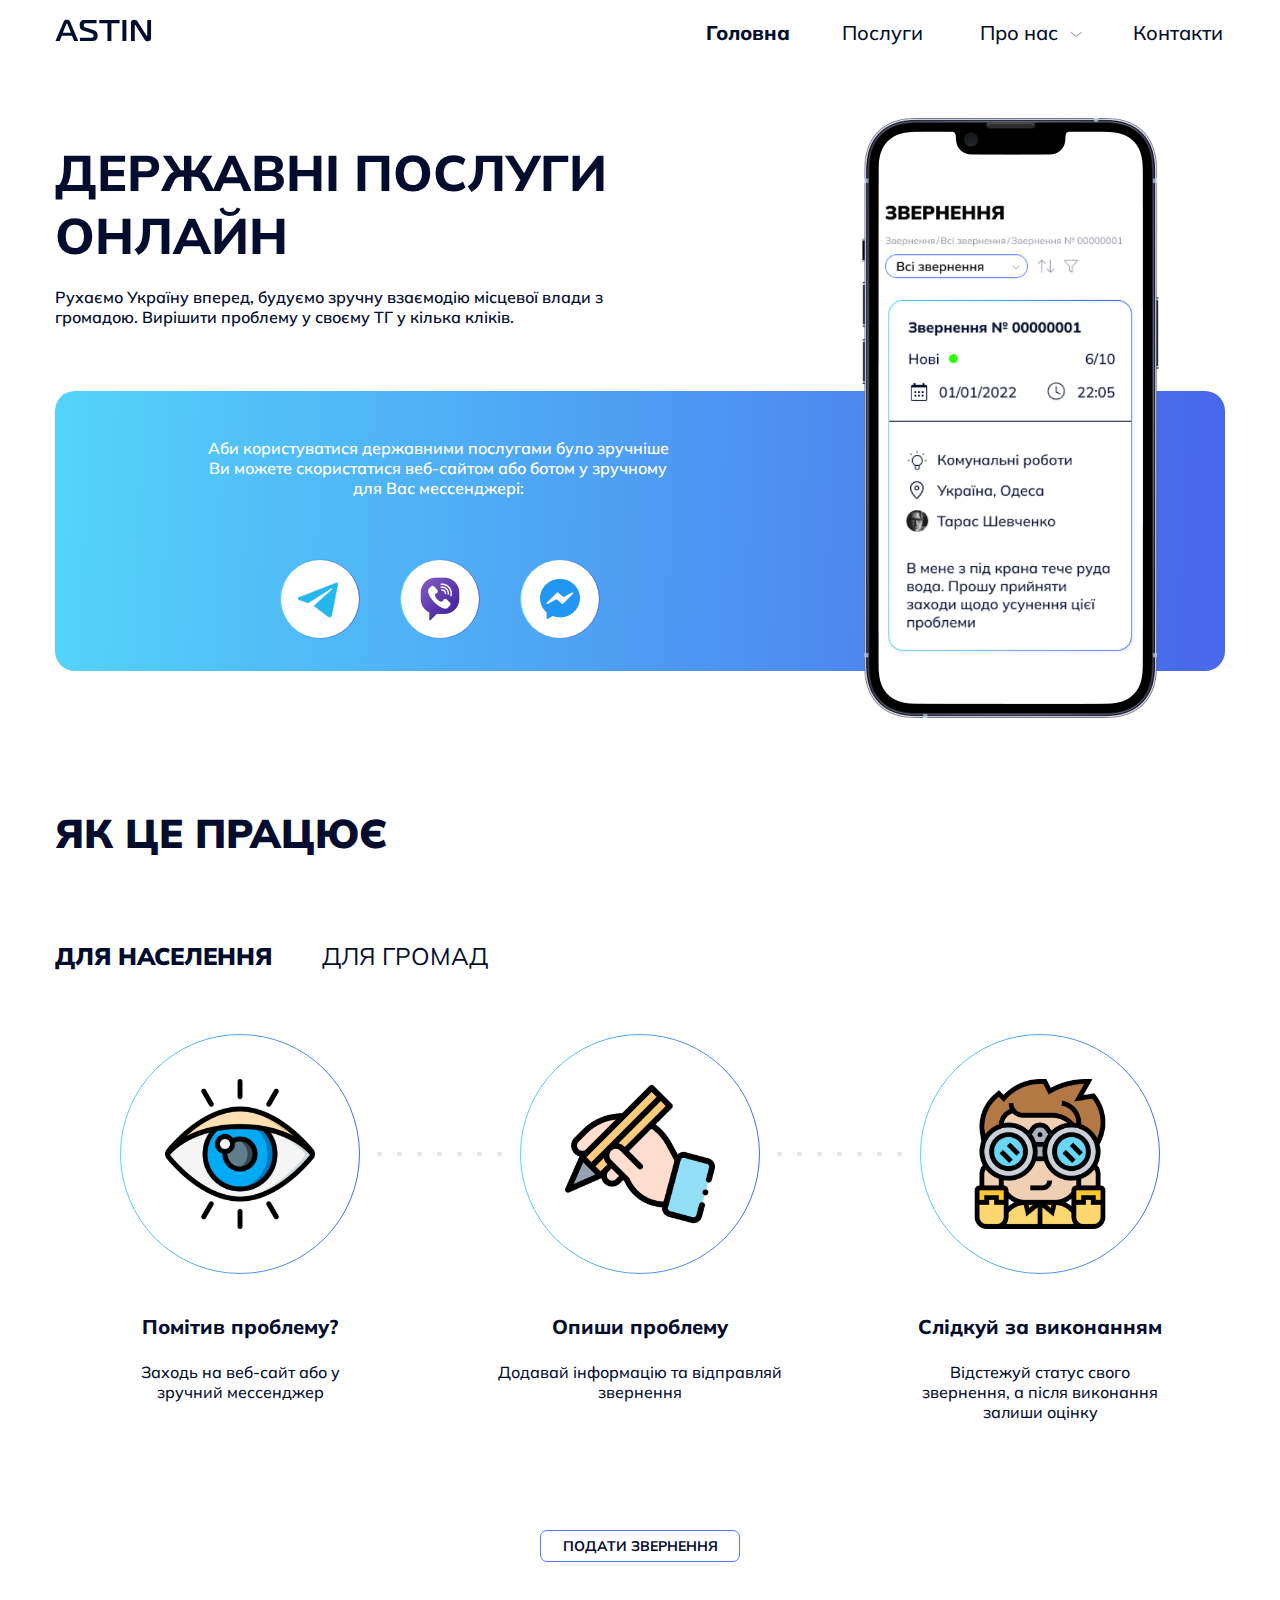
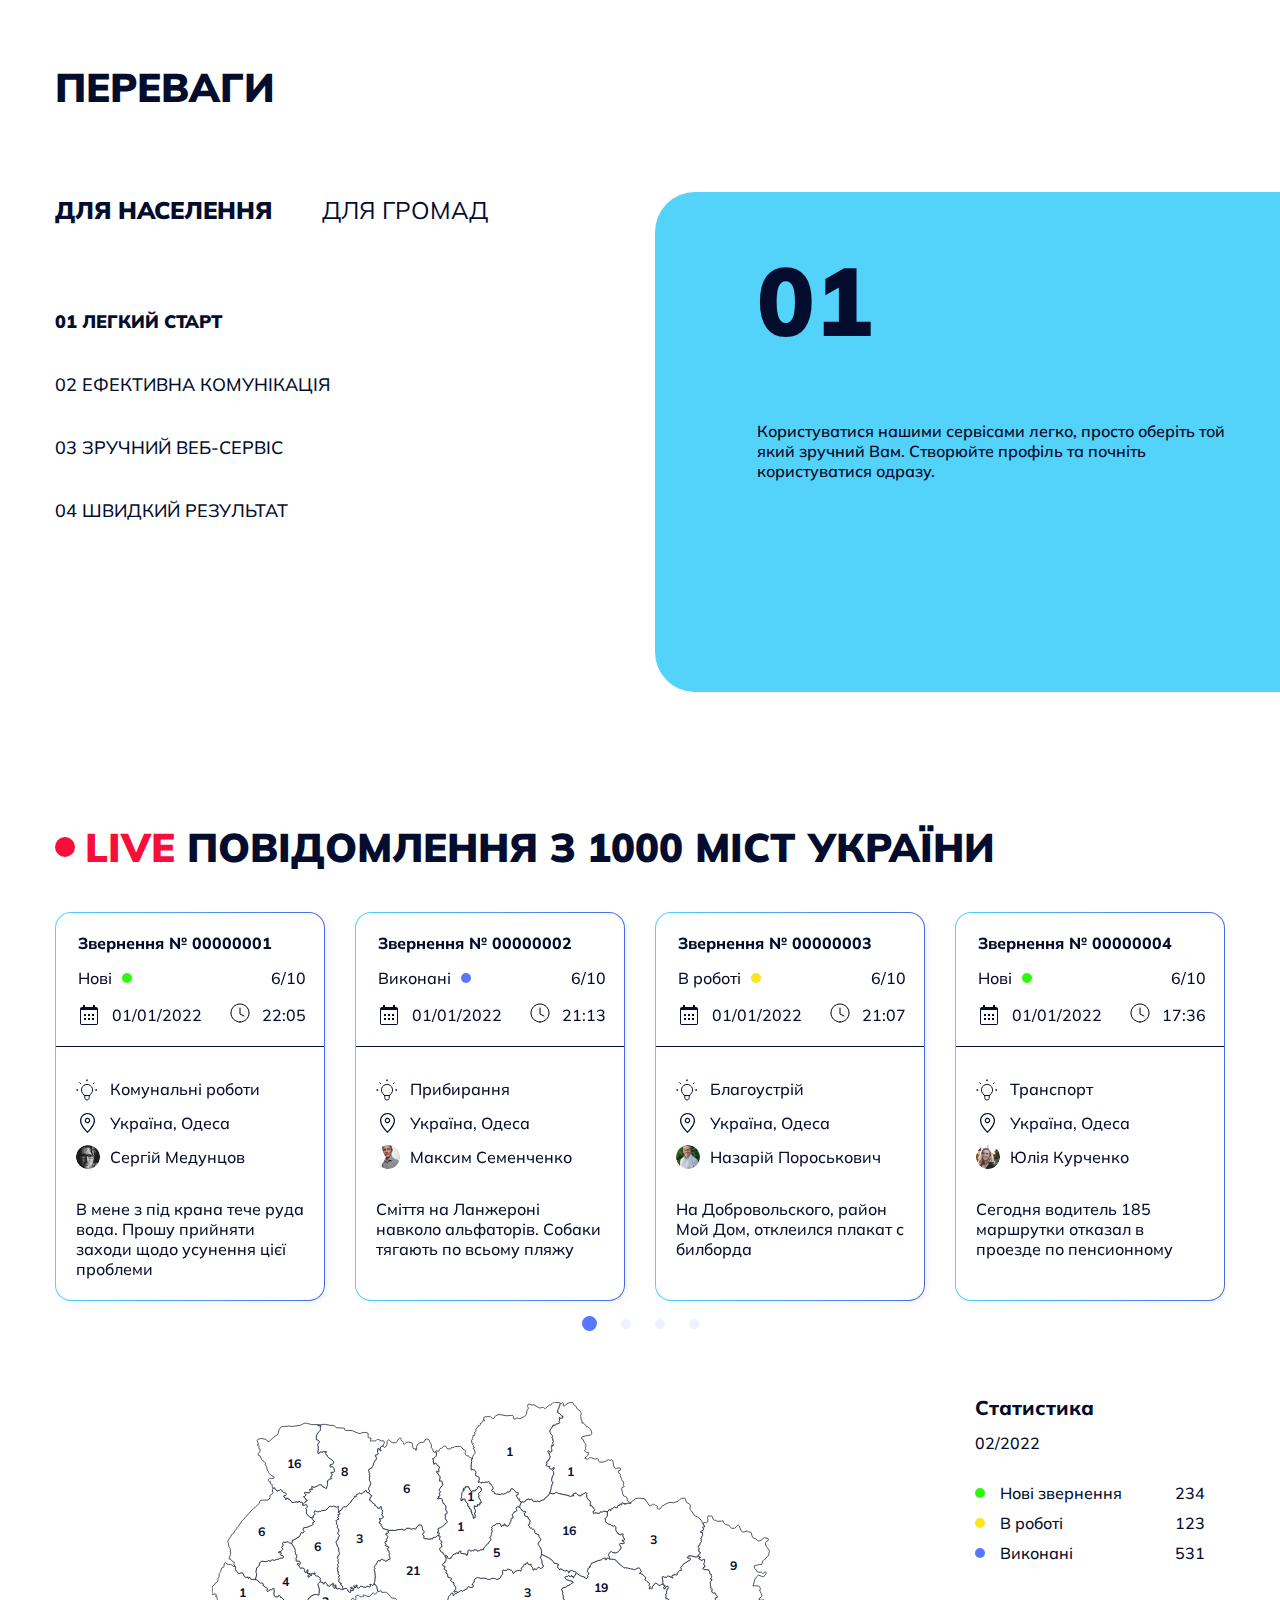
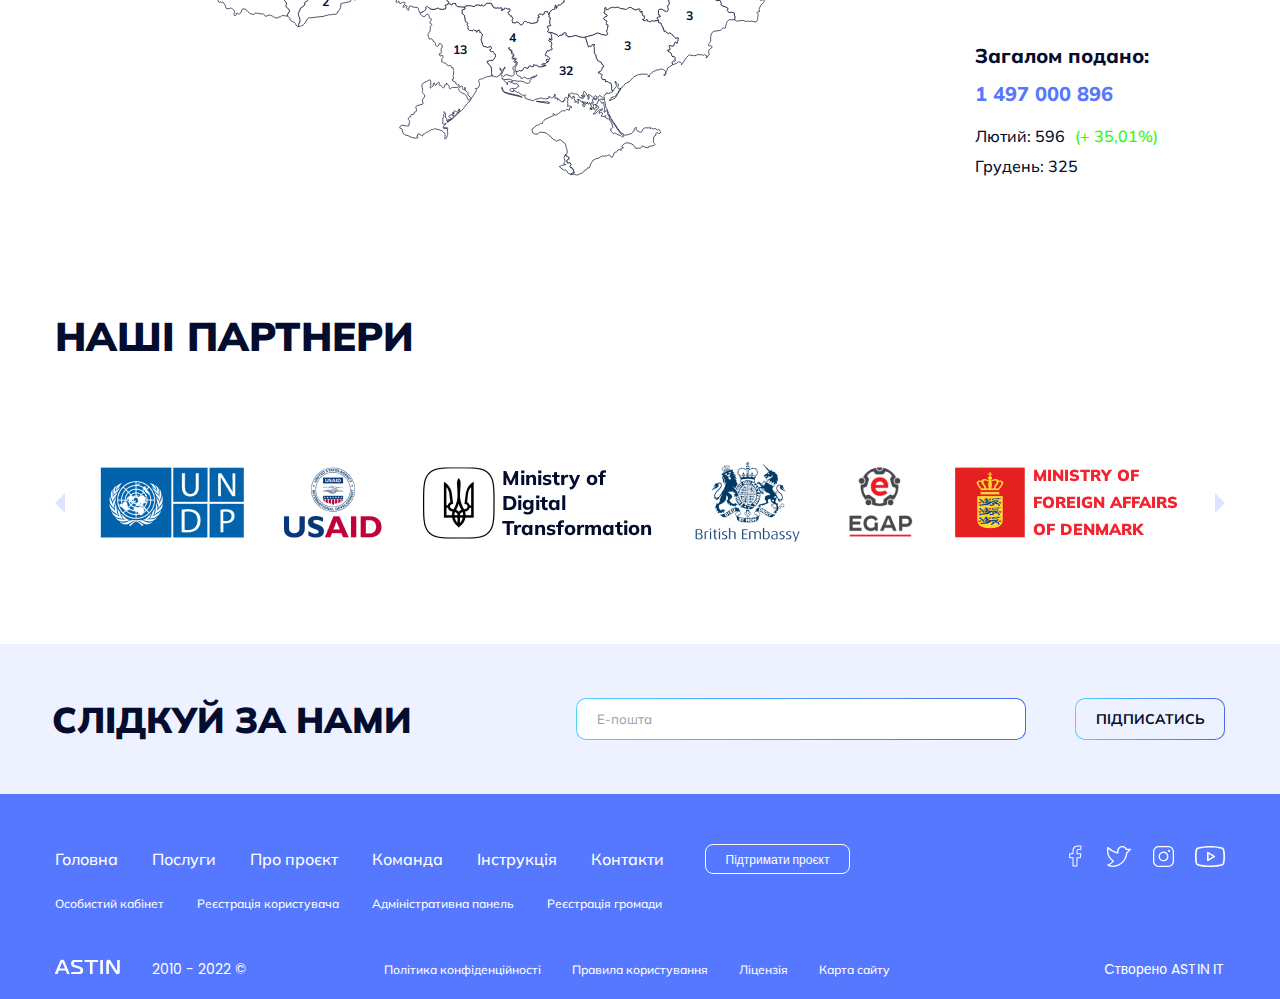
==== commit 0c4699a4: "changes footer names" ====
--- a/index.html
+++ b/index.html
@@ -505,8 +505,8 @@
                 <a class="footer-nav__item" href="index.html">Головна</a>
                 <a class="footer-nav__item" href="service.html">Послуги</a>
                 <a class="footer-nav__item" href="project.html">Про проєкт</a>
-                <a class="footer-nav__item" href="team.html">Про команду</a>
-                <a class="footer-nav__item" href="faq.html">ЧАПи</a>
+                <a class="footer-nav__item" href="team.html">Команда</a>
+                <a class="footer-nav__item" href="faq.html">Інструкція</a>
                 <a class="footer-nav__item" href="contacts.html">Контакти</a>
             </div>
             <a href="#" class="footer__support-btn">Підтримати проєкт</a>
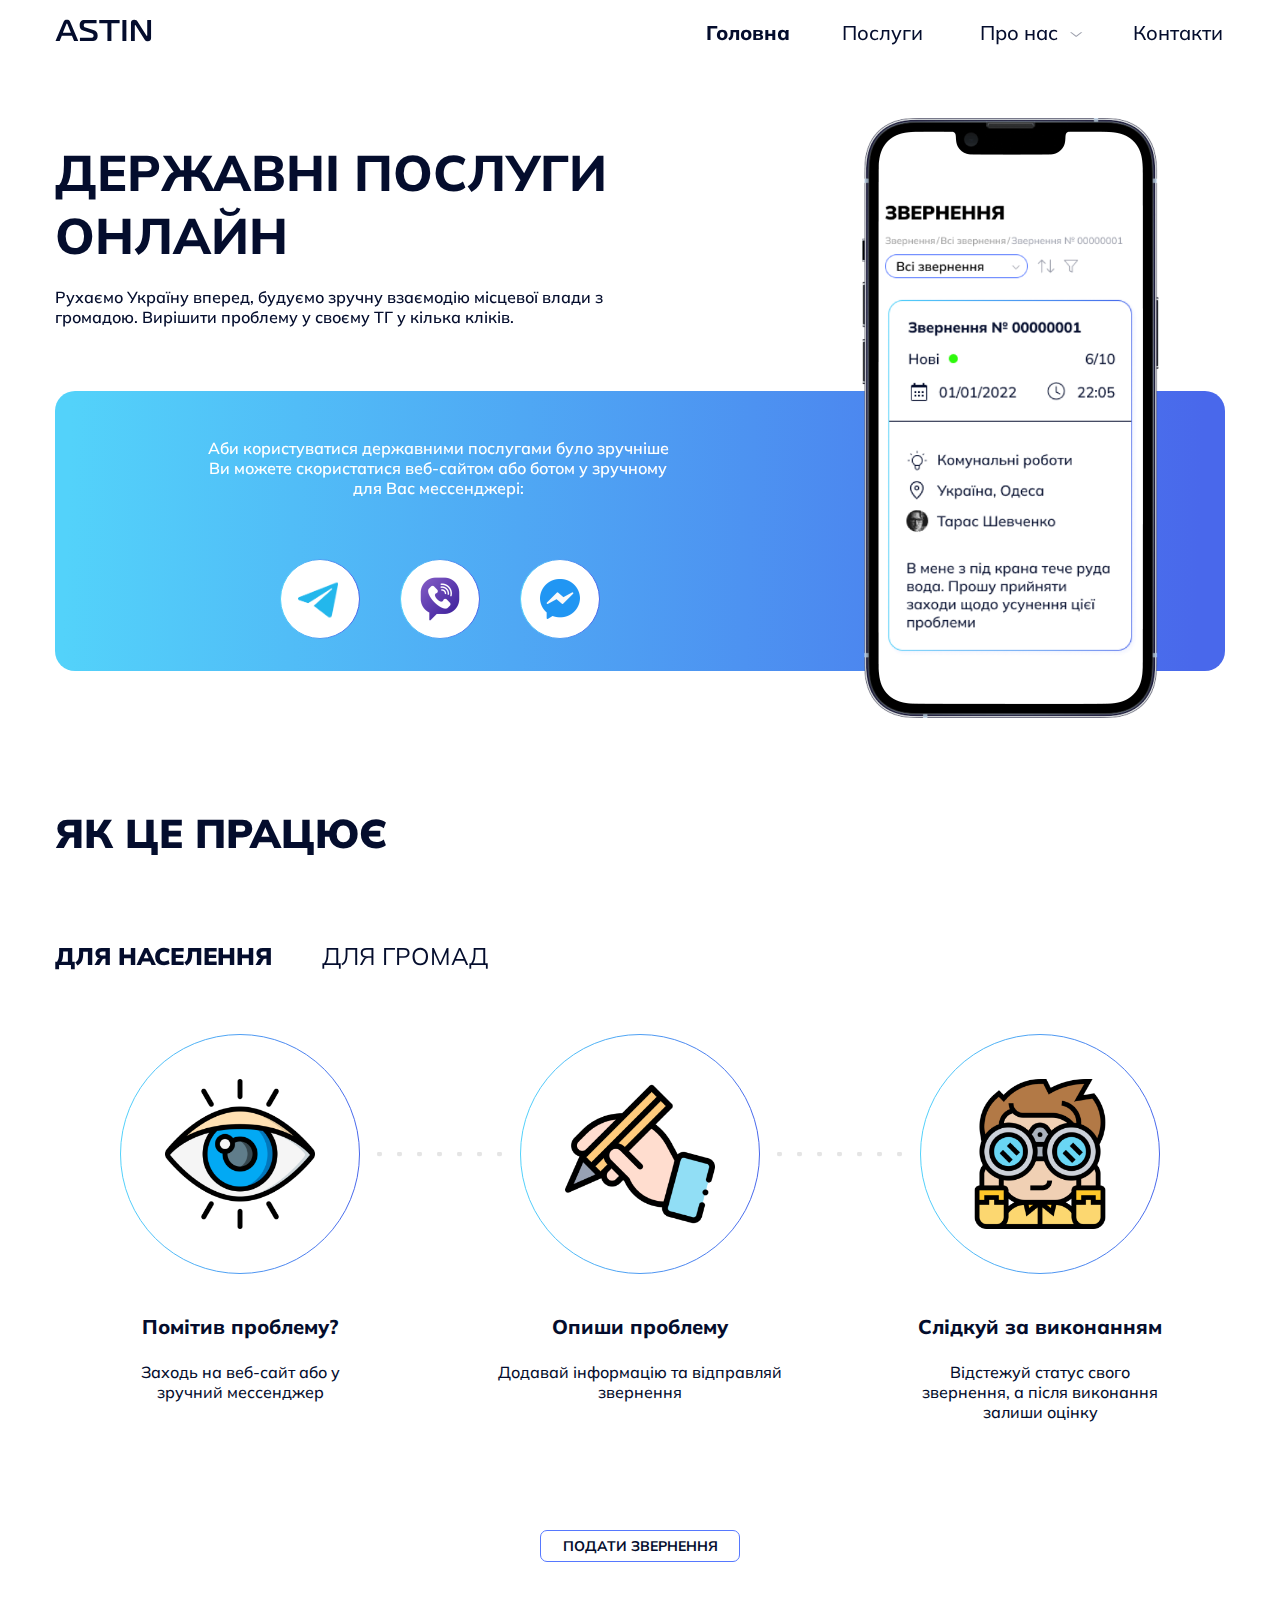
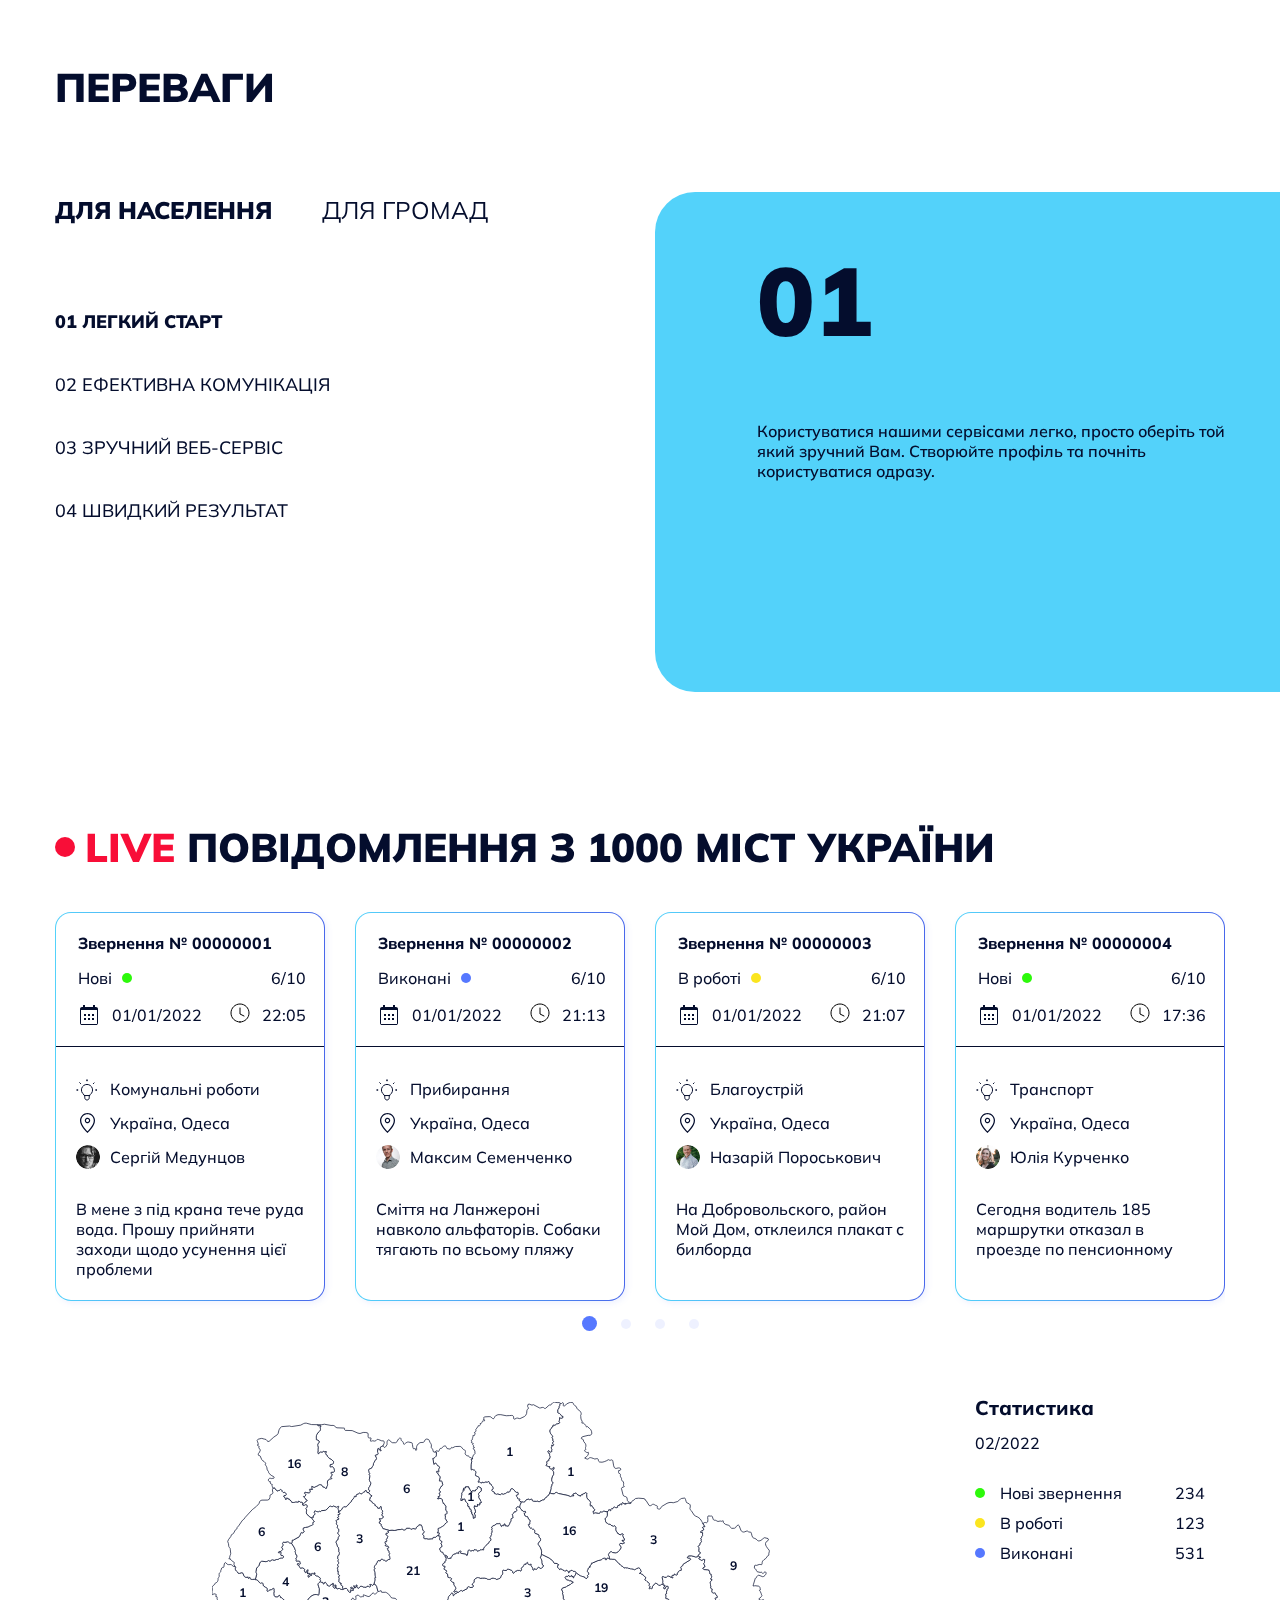
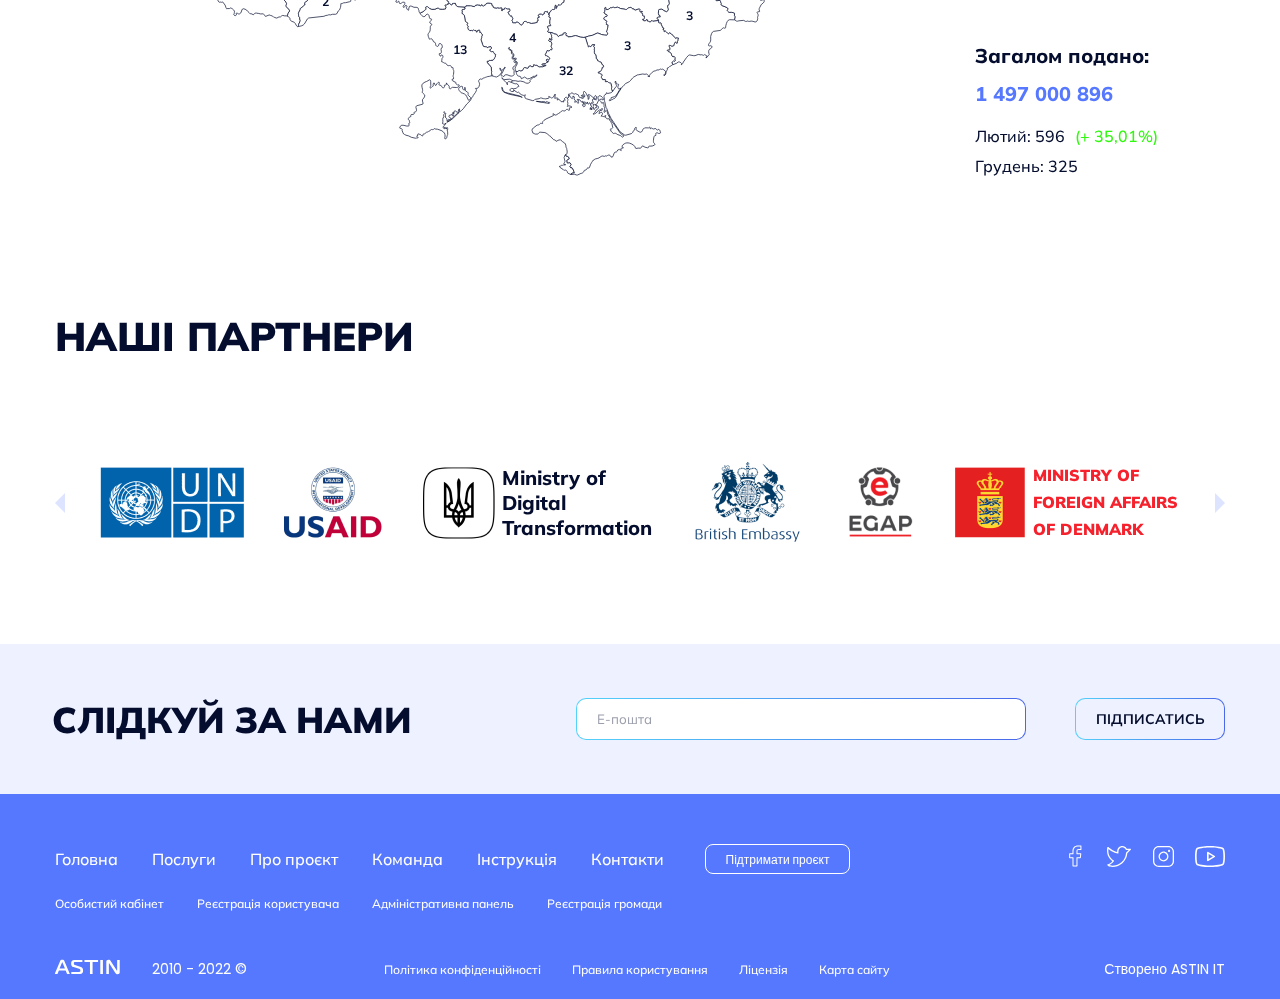
==== commit 965e170e: "services links fix" ====
--- a/index.html
+++ b/index.html
@@ -89,7 +89,7 @@
             <a href="index.html"><img class="headergov__logo" src="assets/img/logo.svg" alt="logo"></a>
             <nav class="headergov__nav navigation">
                 <a href="index.html" class="navigation__item selected">Головна</a>
-                <a href="service.html" class="navigation__item">Послуги</a>
+                <a href="services.html" class="navigation__item">Послуги</a>
                 <div class="navigation__item navigation__item_dd">
                     <span class="navigation__dd-title">Про нас</span>
                     <div class="navigation__dropdown dropdown">
@@ -455,6 +455,9 @@
         </div>
     </section>
 
+    <script src="assets/js/mapdata.js"></script>
+    <script src="assets/js/countrymap.js"></script>
+
     <section class="partners">
         <div class="wrapper">
             <h2 class="partners__title">Наші партнери</h2>
@@ -503,7 +506,7 @@
         <div class="wrapper footer__wrapper">
             <div class="footer__nav footer-nav">
                 <a class="footer-nav__item" href="index.html">Головна</a>
-                <a class="footer-nav__item" href="service.html">Послуги</a>
+                <a class="footer-nav__item" href="services.html">Послуги</a>
                 <a class="footer-nav__item" href="project.html">Про проєкт</a>
                 <a class="footer-nav__item" href="team.html">Команда</a>
                 <a class="footer-nav__item" href="faq.html">Інструкція</a>
@@ -543,8 +546,6 @@
             <a href="https://it.astin.co/" target="_blank" class="developed-by">Створено ASTIN IT</a>
         </div>
     </footer>
-    <script src="assets/js/mapdata.js"></script>
-    <script src="assets/js/countrymap.js"></script>
     <script src="https://code.jquery.com/jquery-3.6.0.min.js" integrity="sha256-/xUj+3OJU5yExlq6GSYGSHk7tPXikynS7ogEvDej/m4=" crossorigin="anonymous"></script>
     <script src="assets/js/touchSwipe.js"></script>
     <script src="assets/js/swiper-bundle.min.js"></script>
--- a/assets/css/style.css
+++ b/assets/css/style.css
@@ -51,60 +51,37 @@
     border-radius: 0;
 }
 
-input:-internal-autofill-selected,
-input:hover,
-textarea:hover,
-input:focus,
-textarea:focus {
-    background-color: var(--white-color) !important;
+input:-internal-autofill-selected {
+    background-color: inherit !important;
     background-image: none !important;
     color: inherit !important;
-    border: 1px solid var(--blue-color) !important;
-}
-
-input:not(:focus):not(:-moz-placeholder-shown):invalid,
-textarea:not(:focus):not(:-moz-placeholder-shown):invalid {
-    background-color: var(--white-color) !important;
-    background-image: none !important;
-    color: inherit !important;
-    border: 1px solid var(--red-color) !important;
-}
-
-input:not(:focus):not(:-ms-input-placeholder):invalid,
-textarea:not(:focus):not(:-ms-input-placeholder):invalid {
-    background-color: var(--white-color) !important;
-    background-image: none !important;
-    color: inherit !important;
-    border: 1px solid var(--red-color) !important;
-}
-
-input:not(:focus):not(:placeholder-shown):invalid,
-textarea:not(:focus):not(:placeholder-shown):invalid {
-    background-color: var(--white-color) !important;
-    background-image: none !important;
-    color: inherit !important;
-    border: 1px solid var(--red-color) !important;
-}
-
-input:not(:focus):not(:-moz-placeholder-shown):valid,
-textarea:not(:focus):not(:-moz-placeholder-shown):valid {
-    border: 1px solid var(--blue-color) !important;
-}
-
-input:not(:focus):not(:-ms-input-placeholder):valid,
-textarea:not(:focus):not(:-ms-input-placeholder):valid {
-    border: 1px solid var(--blue-color) !important;
-}
-
-input:not(:focus):not(:placeholder-shown):valid,
-textarea:not(:focus):not(:placeholder-shown):valid {
-    border: 1px solid var(--blue-color) !important;
+    border: none !important;
+    border-bottom: 1px solid var(--blue-color) !important;
 }
 
 input:-webkit-autofill {
     -webkit-box-shadow: inset 0 0 0 50px var(--white-color) !important;
     box-shadow: inset 0 0 0 50px var(--white-color)!important;
+    border: none!important;
+    border-bottom: 1px solid var(--blue-color) !important;
+}
+
+.follow__form input:-internal-autofill-selected,
+.apply-form input:-internal-autofill-selected {
     border: 1px solid var(--blue-color) !important;
+}
+
+.follow__form input:-webkit-autofill,
+.apply-form input:-webkit-autofill {
+    border: 1px solid var(--blue-color) !important;
+}
+
+.apply-form__phone input:-internal-autofill-selected {
+    border: none !important;
+}
+
+.apply-form__phone input:-webkit-autofill {
+    border: none !important;
 }
 
 h1 {
@@ -542,8 +519,16 @@
     position: absolute;
     height: 100%;
     width: 100%;
-    z-index: -1;
+    z-index: -10;
     opacity: 0;
+    -webkit-transform: translate3d(0, 0, -10px);
+    -ms-transform: translate3d(0, 0, -10px);
+    transform: translate3d(0, 0, -10px);
+    background-color: var(--white-color);
+}
+
+.benefits .switcher-contents__item {
+    background-color: transparent;
 }
 
 .switchers__item:hover {
@@ -561,7 +546,10 @@
 #switcher1:checked~.block-with_switchers .switcher-contents__item_1,
 #switcher2:checked~.block-with_switchers .switcher-contents__item_2 {
     opacity: 1;
-    z-index: 2;
+    z-index: 10;
+    -webkit-transform: translate3d(0, 0, 0);
+    -ms-transform: translate3d(0, 0, 0);
+    transform: translate3d(0, 0, 0);
 }
 
 .howtouse {
@@ -2369,8 +2357,8 @@
     line-height: 20px;
     border-radius: 10px;
     border: 1px solid #0000;
+    background: -webkit-gradient(linear, left top, left bottom, from(var(--white-color)), to(var(--white-color))) padding-box, -webkit-gradient(linear, left top, right top, from(var(--primary-color)), to(var(--primary2-color))) border-box;
     background: -o-linear-gradient(var(--white-color), var(--white-color)) padding-box, -o-linear-gradient(left, var(--primary-color), var(--primary2-color)) border-box;
-    background: -webkit-gradient(linear, left top, left bottom, from(var(--white-color)), to(var(--white-color))) padding-box, -webkit-gradient(linear, left top, right top, from(var(--primary-color)), to(var(--primary2-color))) border-box;
     background: linear-gradient(var(--white-color), var(--white-color)) padding-box, linear-gradient(90deg, var(--primary-color), var(--primary2-color)) border-box;
 }
 
@@ -2391,30 +2379,6 @@
     margin-top: 4px;
     height: 244px;
     resize: none;
-}
-
-.apply-form input::-webkit-input-placeholder,
-.apply-form textarea::-webkit-input-placeholder {
-    color: var(--gray-color);
-    font-weight: 500;
-}
-
-.apply-form input::-moz-placeholder,
-.apply-form textarea::-moz-placeholder {
-    color: var(--gray-color);
-    font-weight: 500;
-}
-
-.apply-form input:-ms-input-placeholder,
-.apply-form textarea:-ms-input-placeholder {
-    color: var(--gray-color);
-    font-weight: 500;
-}
-
-.apply-form input::-ms-input-placeholder,
-.apply-form textarea::-ms-input-placeholder {
-    color: var(--gray-color);
-    font-weight: 500;
 }
 
 .apply-form input::-webkit-input-placeholder,
@@ -2587,6 +2551,7 @@
     background-color: rgba(86, 120, 255, 0.1);
     width: 60px;
     position: relative;
+    border-radius: 8px 0 0 8px;
 }
 
 .apply-form__flag:hover {
@@ -2617,36 +2582,4 @@
     margin-bottom: 0 !important;
     height: 38px !important;
     padding: 9px 19px !important;
-    width: calc(100% - 60px);
-    background-color: transparent !important;
-    background-image: none !important;
-    border: none !important;
-}
-
-.apply-form__phone input:not(:focus):not(:-moz-placeholder-shown):invalid,
-.apply-form__phone input:not(:focus):not(:-moz-placeholder-shown):valid {
-    background-color: transparent !important;
-    background-image: none !important;
-    border: none !important;
-    border-radius: 10px !important;
-}
-
-.apply-form__phone input:not(:focus):not(:-ms-input-placeholder):invalid,
-.apply-form__phone input:not(:focus):not(:-ms-input-placeholder):valid {
-    background-color: transparent !important;
-    background-image: none !important;
-    border: none !important;
-    border-radius: 10px !important;
-}
-
-.apply-form__phone input:-internal-autofill-selected,
-.apply-form__phone input:hover,
-.apply-form__phone input:focus,
-.apply-form__phone input:not(:focus):not(:placeholder-shown):invalid,
-.apply-form__phone input:not(:focus):not(:placeholder-shown):valid,
-.apply-form__phone input:-webkit-autofill {
-    background-color: transparent !important;
-    background-image: none !important;
-    border: none !important;
-    border-radius: 10px !important;
 }--- a/assets/css/adaptation.css
+++ b/assets/css/adaptation.css
@@ -937,7 +937,7 @@
         width: calc(100% + 40px);
         margin: 0 -20px;
         overflow-x: scroll;
-        padding-bottom: 20px;
+        padding-bottom: 15px;
     }
     .whowe__wrapper {
         -webkit-box-orient: vertical;
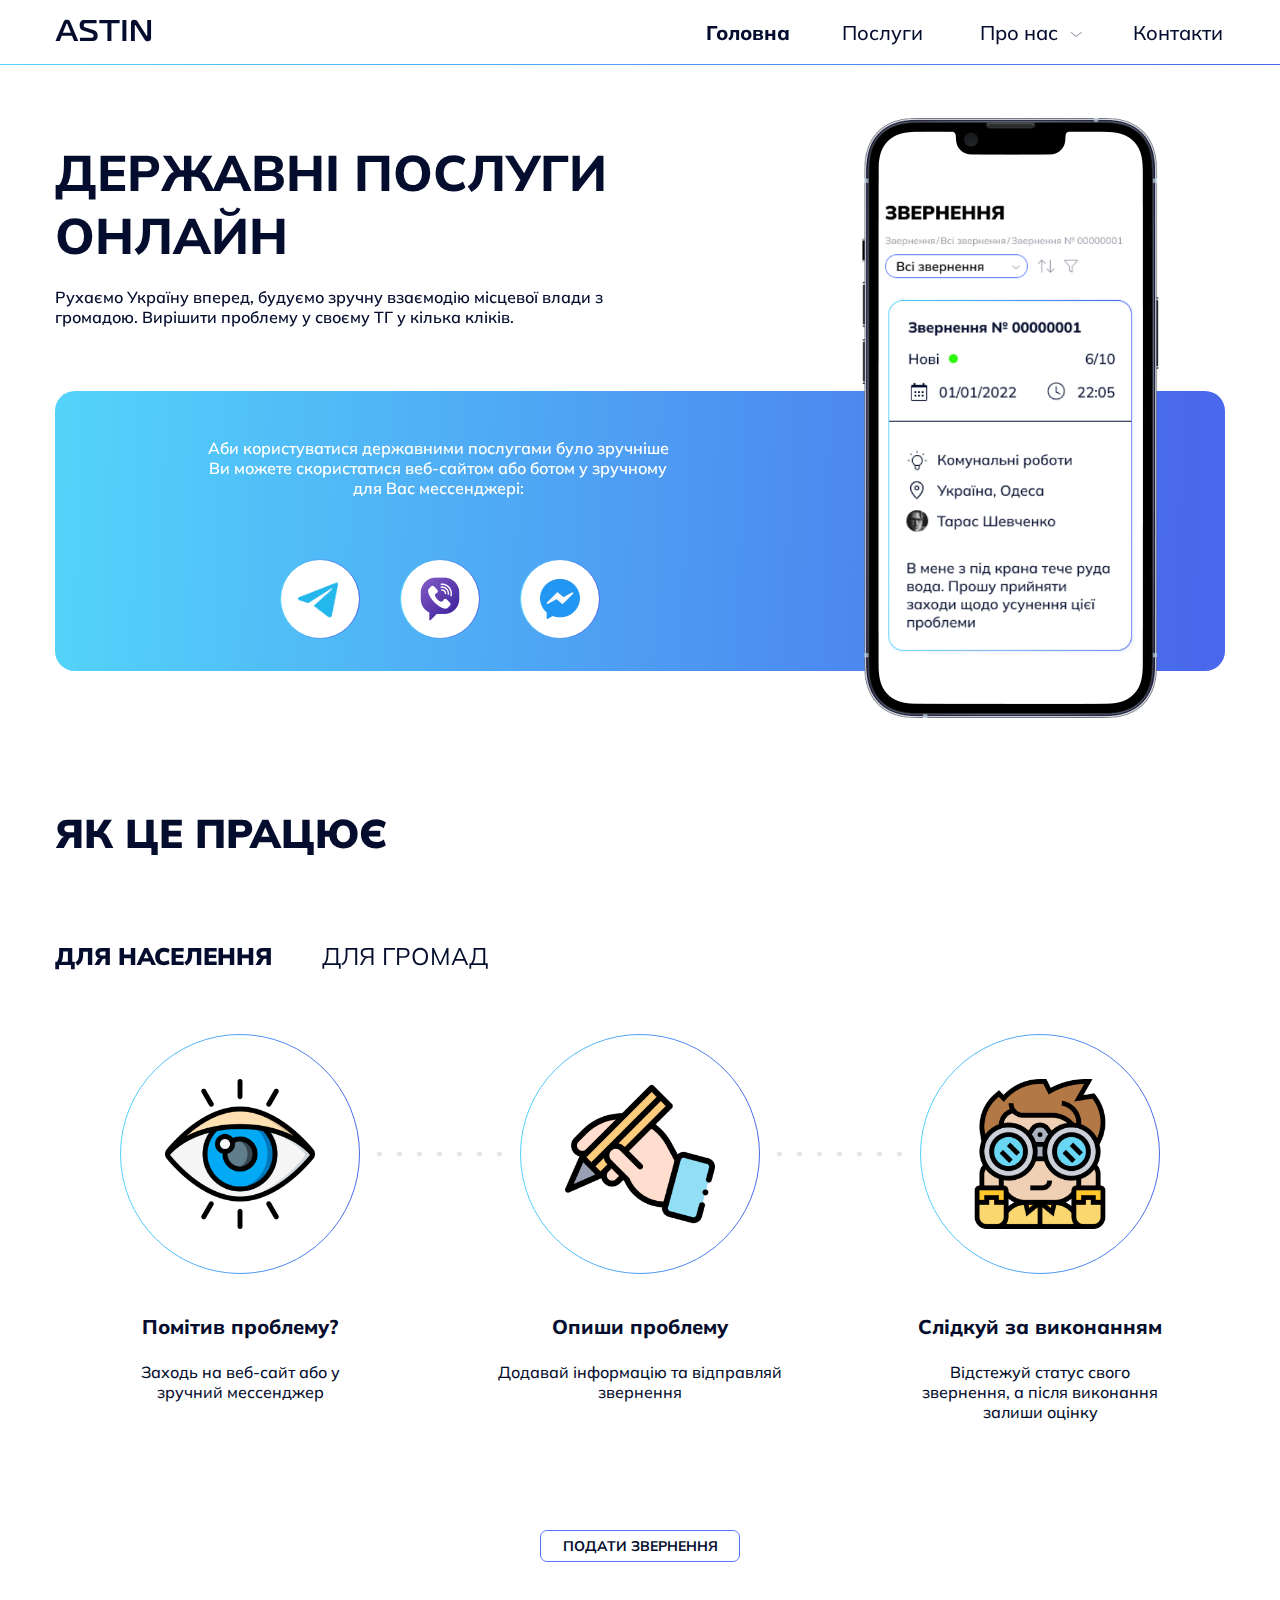
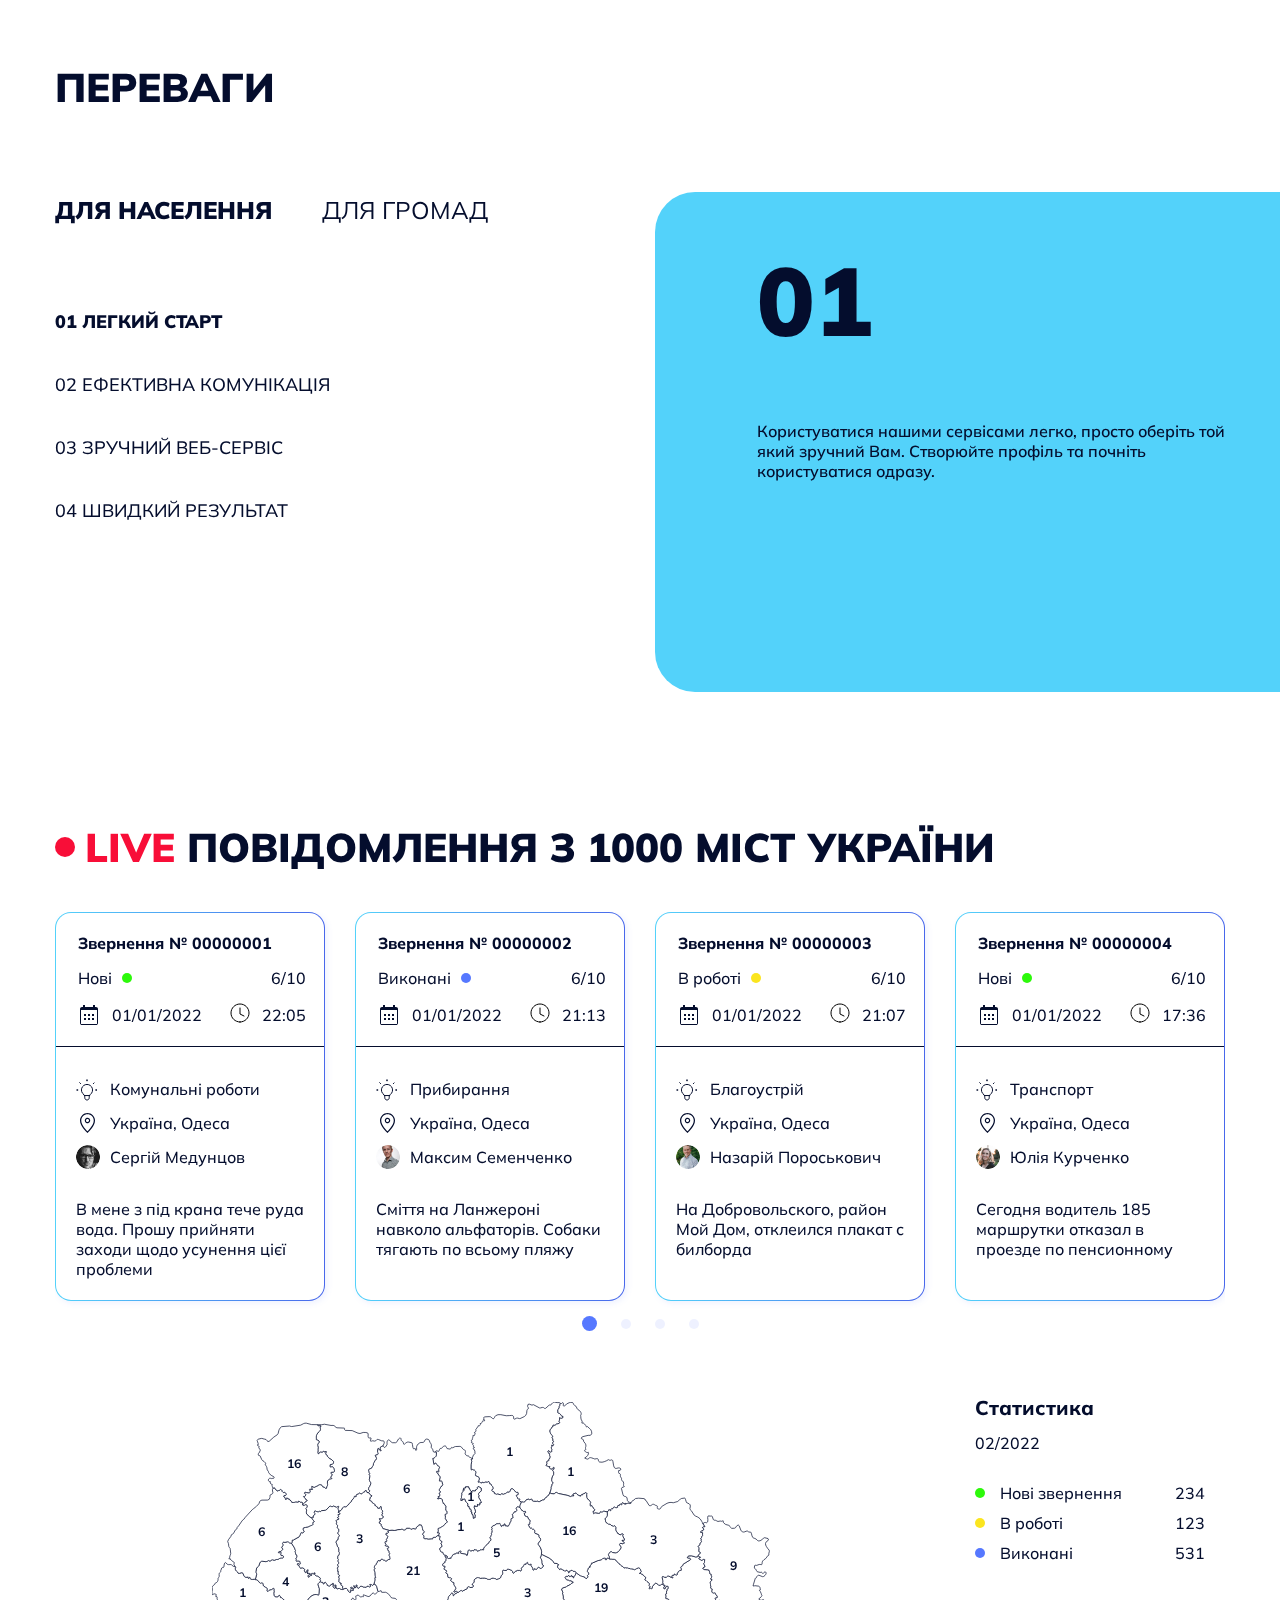
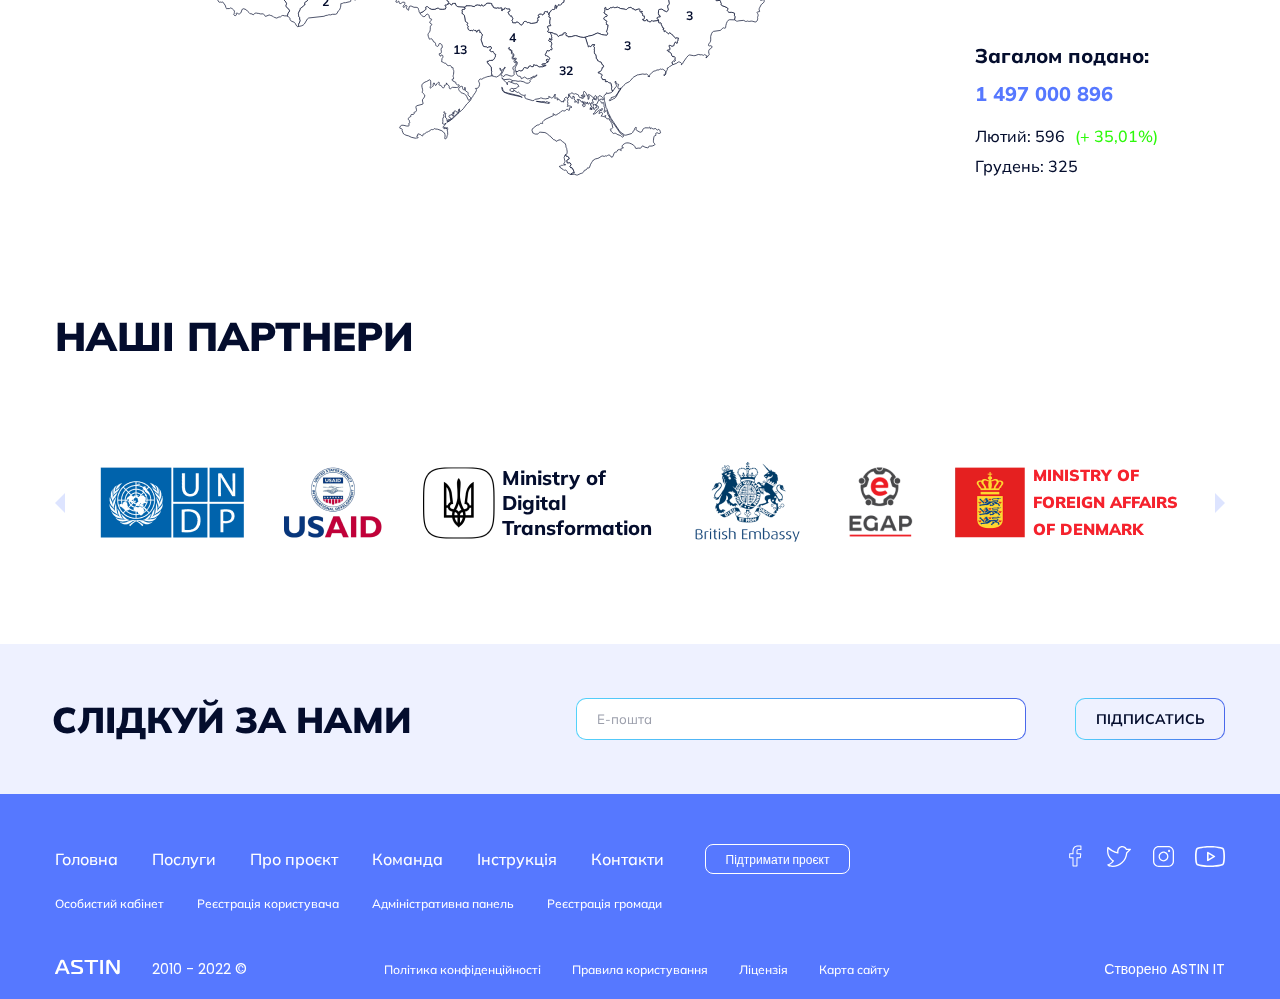
==== commit 44a81f54: "feature header (show hide) & menu burger release" ====
--- a/index.html
+++ b/index.html
@@ -100,6 +100,11 @@
                 </div>
                 <a href="contacts.html" class="navigation__item">Контакти</a>
             </nav>
+            <button class="mobile-menu-btn">
+                <div class="burger-line"></div>
+                <div class="burger-line"></div>
+                <div class="burger-line"></div>
+            </button>
         </div>
     </header>
 
@@ -528,22 +533,22 @@
                 </a>
             </div>
             <div class="footer__links1 footer-links">
-                <a class="footer-links__item" href="#">Особистий кабінет</a>
-                <a class="footer-links__item" href="#">Реєстрація користувача</a>
-                <a class="footer-links__item" href="#">Адміністративна панель</a>
-                <a class="footer-links__item" href="#">Реєстрація громади</a>
+                <a class="footer-links__item" href="https://my.astin.net/account/login">Особистий кабінет</a>
+                <a class="footer-links__item" href="https://my.astin.net/account/login">Реєстрація користувача</a>
+                <a class="footer-links__item" href="https://workspace.astin.net/Account/Login">Адміністративна панель</a>
+                <a class="footer-links__item" href="https://workspace.astin.net/Account/Login">Реєстрація громади</a>
             </div>
             <div class="footer__copyright">
                 <img class="footer__logo" src="assets/img/logo_light.svg" alt="logo">
                 <span class="footer__copy-text">2010 - 2022 ©</span>
             </div>
             <div class="footer__links2 footer-links">
-                <a class="footer-links__item" href="policy.html">Політика конфіденційності</a>
-                <a class="footer-links__item" href="policy.html">Правила користування</a>
+                <a class="footer-links__item" href="privacypolicy.html">Політика конфіденційності</a>
+                <a class="footer-links__item" href="termsofuse.html">Правила користування</a>
                 <a class="footer-links__item" href="license.html">Ліцензія</a>
                 <a class="footer-links__item" href="sitemap.html">Карта сайту</a>
             </div>
-            <a href="https://it.astin.co/" target="_blank" class="developed-by">Створено ASTIN IT</a>
+            <span class="developed-by">Створено <a href="https://it.astin.co/" target="_blank">ASTIN IT</a></span>
         </div>
     </footer>
     <script src="https://code.jquery.com/jquery-3.6.0.min.js" integrity="sha256-/xUj+3OJU5yExlq6GSYGSHk7tPXikynS7ogEvDej/m4=" crossorigin="anonymous"></script>
@@ -552,4 +557,4 @@
     <script src="assets/js/script.js"></script>
 </body>
 
-</html>+</html>
--- a/assets/css/style.css
+++ b/assets/css/style.css
@@ -37,6 +37,7 @@
     font-size: 16px;
     line-height: 20px;
     color: var(--black-color);
+    margin-top: 65px;
 }
 
 input[type=text],
@@ -83,6 +84,299 @@
 .apply-form__phone input:-webkit-autofill {
     border: none !important;
 }
+
+
+/*yura team code start*/
+
+.text-center {
+    text-align: center;
+}
+
+.page-title {
+    color: #040D2D;
+    font-size: 50px;
+    font-weight: 900;
+    line-height: 1.3;
+    text-transform: uppercase;
+}
+
+.page-paragraph {
+    margin-top: 12px;
+}
+
+.page-paragraph+div {
+    margin-top: 105px;
+}
+
+.intro__part {
+    max-width: 900px;
+    margin: 0 auto;
+    padding: 75px 15px 0;
+    position: relative;
+    width: 100%;
+}
+
+@media screen and (min-width: 600px) {
+    .intro__part+div {
+        margin-top: 150px;
+    }
+}
+
+.team-container {
+    padding-bottom: 75px;
+    position: relative;
+}
+
+.team-container.active {
+    min-height: 240vh;
+}
+
+.team-block {
+    position: relative;
+    padding-top: 40px;
+}
+
+@media screen and (min-width: 650px) {
+    .team-block {
+        padding-top: 0;
+    }
+    .team-block+.team-block {
+        margin-top: 105px;
+    }
+}
+
+.team-block__name {
+    color: #040D2D;
+    font-size: 200px;
+    font-size: clamp(30px, 14vw, 200px);
+    font-weight: 700;
+    line-height: 1.3;
+    margin-bottom: 40px;
+    text-transform: uppercase;
+    width: 100%;
+}
+
+@media screen and (min-width: 600px) {
+    .team-block__name {
+        color: #00000005;
+        font-size: 200px;
+        font-size: clamp(50px, 14.5vw, 200px);
+        line-height: 0.7;
+        position: absolute;
+        -webkit-transform: translateY(-50%);
+        -ms-transform: translateY(-50%);
+        transform: translateY(-50%);
+    }
+}
+
+@media screen and (min-width: 650px) {
+    .team-block__name {
+        -webkit-transform: translateY(-35%);
+        -ms-transform: translateY(-35%);
+        transform: translateY(-35%);
+    }
+}
+
+.team-block__name_small {
+    font-size: 150px;
+    font-size: clamp(16px, 10.25vw, 150px);
+}
+
+.team-block__row {
+    display: -webkit-box;
+    display: -ms-flexbox;
+    display: flex;
+    -webkit-box-orient: vertical;
+    -webkit-box-direction: normal;
+    -ms-flex-direction: column;
+    flex-direction: column;
+    -ms-flex-wrap: wrap;
+    flex-wrap: wrap;
+    gap: 60px;
+    -webkit-box-pack: space-evenly;
+    -ms-flex-pack: space-evenly;
+    justify-content: space-evenly;
+    max-width: 900px;
+    margin: 0 auto;
+    padding: 0 15px;
+    position: relative;
+    width: 100%;
+}
+
+@media screen and (min-width: 650px) {
+    .team-block__row {
+        -webkit-box-orient: horizontal;
+        -webkit-box-direction: normal;
+        -ms-flex-direction: row;
+        flex-direction: row;
+    }
+}
+
+@media screen and (min-width: 890px) {
+    .team-block__row {
+        gap: 100px;
+    }
+}
+
+.employee__image {
+    border-radius: 100px;
+    display: block;
+    -o-object-fit: cover;
+    object-fit: cover;
+    -o-object-position: 50% 20%;
+    object-position: 50% 20%;
+    height: 180px;
+    margin: 0 auto;
+    width: 180px;
+}
+
+.employee__name {
+    color: #040D2D;
+    font-size: 20px;
+    font-weight: 900;
+    margin-top: 18px;
+}
+
+.teamGallery {
+    height: 120vh;
+    opacity: 0;
+    position: absolute;
+    top: 0;
+    visibility: hidden;
+    width: 100%;
+}
+
+.list {
+    height: 240vh;
+    position: relative;
+    margin-top: 30px;
+    width: 100%;
+}
+
+.list__images {
+    display: none;
+}
+
+.member__info {
+    left: 5%;
+    padding: 20px 15px 0;
+    position: absolute;
+    top: 0;
+    width: 90%;
+}
+
+@media screen and (min-width: 600px) {
+    .list {
+        margin-top: -80px;
+    }
+}
+
+.member__info .member__row {
+    font-family: 'Mulish';
+    text-align: center;
+    display: block;
+    overflow: hidden;
+    position: relative;
+}
+
+.member__info .member__row span {
+    display: inline-block;
+    will-change: transform;
+    background: #fff;
+    position: relative;
+}
+
+.member__info .member__row+.member__row {
+    margin-top: 0.6em;
+}
+
+.text_white {
+    color: #fff;
+}
+
+.text_large {
+    font-size: 20px;
+    font-weight: 900;
+}
+
+.text_small {
+    font-size: 15px;
+    font-weight: 700;
+}
+
+
+/* Toggle */
+
+.toggle__button {
+    background: #e5e5e5;
+    -webkit-box-align: center;
+    -ms-flex-align: center;
+    align-items: center;
+    border-radius: 20px;
+    cursor: pointer;
+    padding: 5px 8px;
+    position: absolute;
+    right: 15px;
+    top: 0;
+    -webkit-transform: translateY(100%);
+    -ms-transform: translateY(100%);
+    transform: translateY(100%);
+    width: 64px;
+}
+
+.toggle__button * {
+    pointer-events: none;
+}
+
+.toggle__icon {
+    display: block;
+    height: 22px;
+    top: 50%;
+    -webkit-transform: translateY(-50%);
+    -ms-transform: translateY(-50%);
+    transform: translateY(-50%);
+    position: absolute;
+    width: 22px;
+}
+
+.toggle__icon svg {
+    height: 100%;
+    width: 100%;
+}
+
+.toggle__text {
+    color: #00000012;
+    display: -webkit-box;
+    display: -ms-flexbox;
+    display: flex;
+    -webkit-box-pack: justify;
+    -ms-flex-pack: justify;
+    justify-content: space-between;
+    font-family: 'Mulish';
+    font-size: 0;
+    text-transform: uppercase;
+}
+
+.toggle__text span {
+    display: block;
+    font-size: 16px;
+}
+
+
+/* Toggle END */
+
+canvas {
+    position: absolute;
+    top: 0;
+    left: 50%;
+    -webkit-transform: translateX(-50%);
+    -ms-transform: translateX(-50%);
+    transform: translateX(-50%);
+    z-index: -1;
+}
+
+
+/*yura team code end*/
 
 h1 {
     font-size: 50px;
@@ -156,6 +450,27 @@
 
 .headergov {
     height: 65px;
+    position: fixed;
+    top: 0;
+    width: 100%;
+    z-index: 99;
+    background-color: var(--white-color);
+    transition: transform 0.3s ease-in-out;
+}
+
+.headergov.hidden {
+    transform: translateY(-100%);
+}
+
+.headergov::after {
+    content: "";
+    position: absolute;
+    bottom: 0;
+    left: 0;
+    width: 100%;
+    height: 1px;
+    background: linear-gradient(to right, var(--primary-color), var(--primary2-color));
+    z-index: 1;
 }
 
 .headergov__wrapper {
@@ -301,6 +616,34 @@
     color: var(--blue-color);
 }
 
+.mobile-menu-btn {
+    display: none; /* Скрываем на больших экранах */
+    background: none;
+    border: none;
+    cursor: pointer;
+    padding: 10px;
+}
+
+.burger-line {
+    width: 30px;
+    height: 3px;
+    background-color: var(--black-color);
+    margin: 5px 0;
+    transition: transform 0.3s ease-in-out;
+}
+
+.mobile-menu-btn.cross .burger-line:nth-child(1) {
+    transform: rotate(45deg) translate(6.5px, 6.5px);
+}
+
+.mobile-menu-btn.cross .burger-line:nth-child(2) {
+    opacity: 0;
+}
+
+.mobile-menu-btn.cross .burger-line:nth-child(3) {
+    transform: rotate(-45deg) translate(5px, -5px);
+}
+
 .footer {
     background-color: var(--blue-color);
     padding: 50px 0 20px;
@@ -313,7 +656,7 @@
 .footer-nav__item:hover,
 .footer-links__item:hover,
 .socials__item:hover,
-.developed-by:hover {
+.developed-by a:hover {
     opacity: 0.5;
 }
 
@@ -787,6 +1130,10 @@
     font-weight: 600;
 }
 
+.instruction .tab-contents__description {
+    padding-top: 40px;
+}
+
 .benefits__bg {
     height: 500px;
     width: calc(50% - 15px);
@@ -801,7 +1148,8 @@
     margin-right: 0;
 }
 
-.benefits__mobile-tabs {
+.benefits__mobile-tabs,
+.instruction__mobile-tabs {
     display: none;
 }
 
@@ -2357,8 +2705,8 @@
     line-height: 20px;
     border-radius: 10px;
     border: 1px solid #0000;
+    background: -o-linear-gradient(var(--white-color), var(--white-color)) padding-box, -o-linear-gradient(left, var(--primary-color), var(--primary2-color)) border-box;
     background: -webkit-gradient(linear, left top, left bottom, from(var(--white-color)), to(var(--white-color))) padding-box, -webkit-gradient(linear, left top, right top, from(var(--primary-color)), to(var(--primary2-color))) border-box;
-    background: -o-linear-gradient(var(--white-color), var(--white-color)) padding-box, -o-linear-gradient(left, var(--primary-color), var(--primary2-color)) border-box;
     background: linear-gradient(var(--white-color), var(--white-color)) padding-box, linear-gradient(90deg, var(--primary-color), var(--primary2-color)) border-box;
 }
 
@@ -2379,6 +2727,54 @@
     margin-top: 4px;
     height: 244px;
     resize: none;
+}
+
+.apply-form input::-webkit-input-placeholder,
+.apply-form textarea::-webkit-input-placeholder {
+    color: var(--gray-color);
+    font-weight: 500;
+}
+
+.apply-form input::-moz-placeholder,
+.apply-form textarea::-moz-placeholder {
+    color: var(--gray-color);
+    font-weight: 500;
+}
+
+.apply-form input:-ms-input-placeholder,
+.apply-form textarea:-ms-input-placeholder {
+    color: var(--gray-color);
+    font-weight: 500;
+}
+
+.apply-form input::-ms-input-placeholder,
+.apply-form textarea::-ms-input-placeholder {
+    color: var(--gray-color);
+    font-weight: 500;
+}
+
+.apply-form input::-webkit-input-placeholder,
+.apply-form textarea::-webkit-input-placeholder {
+    color: var(--gray-color);
+    font-weight: 500;
+}
+
+.apply-form input::-moz-placeholder,
+.apply-form textarea::-moz-placeholder {
+    color: var(--gray-color);
+    font-weight: 500;
+}
+
+.apply-form input:-ms-input-placeholder,
+.apply-form textarea:-ms-input-placeholder {
+    color: var(--gray-color);
+    font-weight: 500;
+}
+
+.apply-form input::-ms-input-placeholder,
+.apply-form textarea::-ms-input-placeholder {
+    color: var(--gray-color);
+    font-weight: 500;
 }
 
 .apply-form input::-webkit-input-placeholder,
@@ -2582,4 +2978,413 @@
     margin-bottom: 0 !important;
     height: 38px !important;
     padding: 9px 19px !important;
+}
+
+.services {
+    margin-top: 62px;
+    margin-bottom: 100px;
+}
+
+.services__title {
+    margin-bottom: 60px;
+}
+
+.services__content {
+    display: -webkit-box;
+    display: -ms-flexbox;
+    display: flex;
+    -ms-flex-wrap: wrap;
+    flex-wrap: wrap;
+    -webkit-box-pack: justify;
+    -ms-flex-pack: justify;
+    justify-content: space-between;
+}
+
+.services__item {
+    width: 270px;
+    text-align: center;
+    border: 1px solid #0000;
+    border-radius: 16px;
+    background: -o-linear-gradient(var(--white-color), var(--white-color)) padding-box, -o-linear-gradient(left, var(--primary-color), var(--primary2-color)) border-box;
+    background: -webkit-gradient(linear, left top, left bottom, from(var(--white-color)), to(var(--white-color))) padding-box, -webkit-gradient(linear, left top, right top, from(var(--primary-color)), to(var(--primary2-color))) border-box;
+    background: linear-gradient(var(--white-color), var(--white-color)) padding-box, linear-gradient(90deg, var(--primary-color), var(--primary2-color)) border-box;
+    -webkit-box-shadow: 2px 2px 6px rgba(86, 120, 255, 0.1);
+    box-shadow: 2px 2px 6px rgba(86, 120, 255, 0.1);
+    padding: 60px 25px 20px;
+}
+
+.services__item:hover {
+    -webkit-box-shadow: 2px 2px 6px rgba(86, 120, 255, 0.2);
+    box-shadow: 2px 2px 6px rgba(86, 120, 255, 0.2);
+    -webkit-transform: translateY(-5px);
+    -ms-transform: translateY(-5px);
+    transform: translateY(-5px);
+}
+
+.services__item_inactive {
+    opacity: 0.4;
+}
+
+.services__img {
+    max-width: 120px;
+    -o-object-fit: contain;
+    object-fit: contain;
+    margin-bottom: 27px;
+}
+
+.services__description {
+    color: var(--black-color);
+    max-width: 220px;
+    font-weight: 900;
+    font-size: 18px;
+    line-height: 27px;
+    text-transform: uppercase;
+    margin-right: auto;
+    margin-left: auto;
+}
+
+.notfound {
+    margin-bottom: 135px;
+}
+
+.notfound__img_small {
+    display: none;
+}
+
+.notfound__wrapper {
+    text-align: center;
+}
+
+.notfound__img {
+    max-width: 743px;
+    -o-object-fit: contain;
+    object-fit: contain;
+}
+
+.notfound__title {
+    color: var(--blue-color);
+    font-weight: 900;
+    font-size: 18px;
+    line-height: 27px;
+    text-transform: uppercase;
+    margin-top: -70px;
+}
+
+.sitemap {
+    margin-top: 107px;
+    margin-bottom: 280px;
+}
+
+.sitemap__title {
+    margin-bottom: 60px;
+}
+
+.sitemap__content {
+    display: -webkit-box;
+    display: -ms-flexbox;
+    display: flex;
+    -ms-flex-wrap: wrap;
+    flex-wrap: wrap;
+    -webkit-box-pack: justify;
+    -ms-flex-pack: justify;
+    justify-content: space-between;
+}
+
+.sitemap-column__item {
+    color: #000;
+    font-weight: 900;
+    font-size: 16px;
+    line-height: 24px;
+    text-transform: uppercase;
+    margin-bottom: 10px;
+}
+
+.sitemap__list li {
+    list-style-type: disc;
+    font-weight: 600;
+    font-size: 16px;
+    line-height: 20px;
+    color: #000;
+    padding-left: 0px;
+    margin-left: 25px;
+    margin-bottom: 10px;
+}
+
+.sitemap__list a:hover {
+    color: var(--blue-color);
+}
+
+.instruction {
+    margin-top: 42px;
+    margin-bottom: 40px;
+}
+
+.instruction__wrapper {
+    position: relative;
+}
+
+.instruction__title {
+    margin-bottom: 60px;
+}
+
+.instruction__image {
+    position: absolute;
+    top: 251px;
+    left: -32px;
+    width: 270px;
+    -o-object-fit: contain;
+    object-fit: contain;
+}
+
+.instruction__switchers {
+    margin-bottom: 60px;
+}
+
+.instruction__switcher-contents {
+    height: 400px;
+    width: 770px;
+    margin-left: auto;
+}
+
+.instruction__tabs {
+    position: relative;
+}
+
+.instruction__tabs .tabs__title {
+    display: inline-block;
+    margin: 0;
+    white-space: pre;
+}
+
+.tabs-divider {
+    background-color: var(--black-color);
+    height: 1px;
+    display: block;
+    width: 100%;
+}
+
+.instruction__tabs .tabs__item {
+    font-weight: 900;
+    font-size: 18px;
+    line-height: 27px;
+    text-transform: uppercase;
+    padding: 6px 26px 7px;
+}
+
+.instruction__tabs .tabs__item:hover {
+    color: var(--primary-color);
+}
+
+#tab1:checked~.block-with_tabs .instruction__tabs .tabs__item_1,
+#tab2:checked~.block-with_tabs .instruction__tabs .tabs__item_2,
+#tab3:checked~.block-with_tabs .instruction__tabs .tabs__item_3,
+#tab4:checked~.block-with_tabs .instruction__tabs .tabs__item_4,
+#tab5:checked~.block-with_tabs .instruction__tabs .tabs__item_5,
+#tab6:checked~.block-with_tabs .instruction__tabs .tabs__item_6,
+#tab7:checked~.block-with_tabs .instruction__tabs .tabs__item_7,
+#tab8:checked~.block-with_tabs .instruction__tabs .tabs__item_8 {
+    color: var(--white-color);
+}
+
+.tabs__bg {
+    position: absolute;
+    z-index: -1;
+    height: 40px;
+    width: 129px;
+    left: 0;
+    top: 0;
+    bottom: 0;
+    background-color: var(--primary-color);
+    border-radius: 16px 16px 0px 0px;
+}
+
+#tab1:checked~.block-with_tabs .tabs__bg,
+#tab5:checked~.block-with_tabs .tabs__bg {
+    left: 0px;
+}
+
+#tab2:checked~.block-with_tabs .tabs__bg,
+#tab6:checked~.block-with_tabs .tabs__bg {
+    left: 129px;
+}
+
+#tab3:checked~.block-with_tabs .tabs__bg,
+#tab7:checked~.block-with_tabs .tabs__bg {
+    left: 258px;
+}
+
+#tab4:checked~.block-with_tabs .tabs__bg,
+#tab8:checked~.block-with_tabs .tabs__bg {
+    left: 387px;
+}
+
+.faq {
+    padding-bottom: 80px;
+}
+
+.faq__title {
+    font-size: 32px;
+    line-height: 40px;
+    margin-bottom: 40px;
+}
+
+.faqs__item {
+    border-bottom: 1px solid var(--gray-color);
+    overflow: hidden;
+}
+
+.faqs__question {
+    font-weight: 800;
+    font-size: 16px;
+    line-height: 20px;
+    text-transform: none;
+    padding-top: 20px;
+    padding-bottom: 9px;
+    margin-bottom: 10px;
+    display: -webkit-box;
+    display: -ms-flexbox;
+    display: flex;
+    -webkit-box-align: center;
+    -ms-flex-align: center;
+    align-items: center;
+}
+
+.faqs__question:hover {
+    cursor: pointer;
+    color: var(--blue-color);
+}
+
+.faqs__question span {
+    margin-right: 11px;
+    -webkit-transition: 0ms;
+    -o-transition: 0ms;
+    transition: 0ms;
+}
+
+.faqs__question img {
+    margin-left: auto;
+    margin-right: 20px;
+    width: 12px;
+    opacity: 0;
+}
+
+.faqs__answer {
+    font-weight: 600;
+    font-size: 16px;
+    line-height: 20px;
+    height: 0;
+}
+
+.faqs__answer li {
+    list-style-position: inside;
+    list-style-type: disc;
+    padding-left: 5px;
+}
+
+.faqs__item.expanded .faqs__question img {
+    opacity: 1;
+    -webkit-transform: rotateZ(180deg);
+    -ms-transform: rotate(180deg);
+    transform: rotateZ(180deg);
+}
+
+.aboutWhat {
+    height: 1285px;
+}
+
+.aboutWhat__title {
+    margin-bottom: 50px;
+    font-size: 32px;
+    line-height: 40px;
+}
+
+.aboutWhat__content {
+    position: relative;
+}
+
+.aboutWhat__item {
+    margin-bottom: 25px;
+}
+
+.aboutWhat__item:first-child {
+    padding-top: 18px;
+}
+
+.aboutWhat__name {
+    font-weight: 900;
+    font-size: 16px;
+    line-height: 24px;
+    width: 370px;
+}
+
+.aboutWhat__name:hover {
+    cursor: pointer;
+    color: var(--blue-color);
+}
+
+.active .aboutWhat__name {
+    cursor: auto;
+    color: var(--blue-color);
+}
+
+.aboutWhat__description {
+    width: 670px;
+    position: absolute;
+    right: 0;
+    top: 0;
+    height: 0;
+    overflow: hidden;
+    -webkit-transition: 1s ease;
+    -o-transition: 1s ease;
+    transition: 1s ease;
+    z-index: -1;
+    background-color: var(--white-color);
+}
+
+.active .aboutWhat__description {
+    height: auto;
+    z-index: 1;
+}
+
+.aboutWhat-description__item {
+    border-bottom: 1px solid var(--gray-color);
+    font-weight: 800;
+    font-size: 16px;
+    line-height: 20px;
+    display: -webkit-box;
+    display: -ms-flexbox;
+    display: flex;
+    -webkit-box-align: center;
+    -ms-flex-align: center;
+    align-items: center;
+    height: 66px;
+}
+
+.aboutWhat-description__item:first-child {
+    margin-top: -7px;
+}
+
+.aboutWhat-description__item span {
+    margin-right: 10px
+}
+
+.privacypolicy {
+    padding-top: 19px;
+}
+
+.license {
+    padding-top: 19px;
+    padding-bottom: 450px;
+}
+
+.license__title {
+    font-size: 32px;
+    line-height: 40px;
+    margin-bottom: 34px;
+}
+
+.license__description {
+    font-weight: 600;
+    font-size: 16px;
+    line-height: 20px;
 }--- a/assets/css/adaptation.css
+++ b/assets/css/adaptation.css
@@ -842,6 +842,110 @@
         font-size: 40px;
         line-height: 50px;
     }
+    .services {
+        margin-top: 21px;
+        margin-bottom: 40px;
+    }
+    .services__title {
+        margin-bottom: 40px;
+    }
+    .services__content {
+        display: -webkit-box;
+        display: -ms-flexbox;
+        display: flex;
+        -ms-flex-wrap: wrap;
+        flex-wrap: wrap;
+        gap: 30px;
+    }
+    .services__item {
+        width: calc(50% - 15px);
+        display: -webkit-box;
+        display: -ms-flexbox;
+        display: flex;
+        -webkit-box-align: center;
+        -ms-flex-align: center;
+        align-items: center;
+        padding: 25px 20px 25px 30px
+    }
+    .services__img {
+        margin: 0;
+    }
+    .services__description {
+        text-align: left;
+        margin-left: 35px;
+    }
+    .notfound {
+        margin-bottom: 40px;
+    }
+    .notfound__img {
+        margin-top: -80px;
+    }
+    .sitemap {
+        margin-bottom: 110px;
+    }
+    .sitemap__content {
+        max-width: 688px;
+        row-gap: 50px;
+        -webkit-column-gap: 40px;
+        -moz-column-gap: 40px;
+        column-gap: 40px;
+        -webkit-box-pack: left;
+        -ms-flex-pack: left;
+        justify-content: left;
+    }
+    .sitemap__column {
+        width: 200px;
+    }
+    .instruction {
+        margin-bottom: 5px;
+    }
+    .instruction__image {
+        display: none;
+    }
+    .instruction__title {
+        margin-bottom: 40px;
+    }
+    .instruction__switchers {
+        margin-bottom: 31px;
+    }
+    .instruction .tab-contents__description {
+        padding-top: 38px;
+        font-size: 16px;
+        line-height: 20px;
+    }
+    .instruction__switcher-contents {
+        width: 100%;
+    }
+    .faq__title {
+        font-size: 24px;
+        line-height: 30px;
+        margin-bottom: 45px;
+    }
+    .aboutWhat {
+        height: 1247px;
+    }
+    .aboutWhat__title {
+        font-size: 24px;
+        line-height: 30px;
+    }
+    .aboutWhat__description {
+        width: 384px;
+    }
+    .aboutWhat__title {
+        margin-bottom: 40px;
+    }
+    .aboutWhat__item:first-child {
+        padding-top: 8px;
+    }
+    .aboutWhat__item {
+        margin-bottom: 26px;
+    }
+    .license__title {
+        margin-bottom: 40px;
+    }
+    .license {
+        padding-bottom: 330px;
+    }
 }
 
 @media (max-width: 810px) {
@@ -921,6 +1025,17 @@
     .apply__wrapper {
         padding: 0 0;
     }
+    .services__description {
+        font-size: 17px;
+        margin-left: 20px;
+    }
+    .notfound__img {
+        width: 100%;
+        margin-top: -50px;
+    }
+    .aboutWhat__name {
+        width: 270px;
+    }
 }
 
 @media (max-width: 767px) {
@@ -989,6 +1104,69 @@
     }
     .peopleappeals-content__description_3 {
         margin-bottom: 40px;
+    }
+    .services {
+        margin-top: 95px;
+        margin-bottom: 60px;
+    }
+    .services__description {
+        font-size: 16px;
+        line-height: 24px;
+    }
+    .services__content {
+        gap: 10px;
+    }
+    .services__item {
+        padding: 24px 20px 24px 20px;
+        width: 100%;
+    }
+    .services__item:hover {
+        -webkit-transform: translateY(0) translateX(5px);
+        -ms-transform: translateY(0) translateX(5px);
+        transform: translateY(0) translateX(5px);
+    }
+    .aboutWhat {
+        height: auto;
+        padding-bottom: 40px;
+    }
+    .aboutWhat__name {
+        width: 100%;
+    }
+    .aboutWhat__item {
+        margin-bottom: 21px;
+    }
+    .aboutWhat__description {
+        position: relative;
+        width: 100%;
+    }
+    .aboutWhat-description__item span {
+        display: none;
+    }
+    .aboutWhat-description__item {
+        border: none;
+        font-weight: 600;
+        font-size: 16px;
+        line-height: 20px;
+        height: auto;
+        margin-bottom: 10.6px;
+    }
+    .aboutWhat-description__item:first-child {
+        margin-top: 0;
+    }
+    .aboutWhat__name {
+        margin-bottom: 8px;
+    }
+    .aboutWhat-description__item:last-child {
+        margin-bottom: 0;
+    }
+    .license__title {
+        font-weight: 800;
+        font-size: 20px;
+        line-height: 25px;
+    }
+    .license {
+        padding-top: 30px;
+        padding-bottom: 54px;
     }
 }
 
@@ -1433,15 +1611,64 @@
     .apply-form__policy input {
         margin-left: 5px;
     }
+    .faq__title {
+        font-size: 18px;
+        line-height: 23px;
+        margin-bottom: 40px;
+    }
+    .aboutWhat__title {
+        font-size: 18px;
+        line-height: 23px;
+        margin-bottom: 56px;
+    }
+    .instruction .switchers__item_1 {
+        margin-right: 20px;
+    }
+    .aboutWhat__name {
+        font-size: 14px;
+        line-height: 21px;
+    }
 }
 
 @media (max-width: 650px) {
+    body {
+        margin-top: 55px;
+    }
     .headergov {
-        height: 40px;
+        height: 55px;
     }
     .headergov__nav {
-        display: none;
-    }
+        position: fixed;
+        top: 0;
+        left: -100%; /* Меню изначально скрыто за экраном */
+        width: 100%;
+        height: 100%;
+        background-color: #fff; /* Цвет фона меню */
+        transition: left 0.3s ease-in-out;
+        z-index: 100;
+        display: flex;
+        flex-direction: column;
+        justify-content: center;
+        align-items: center;
+    }
+    .headergov__nav.open {
+        left: 0; /* Показываем меню при клике на бургер */
+    }
+    .navigation__item {
+        margin: 10px 0;
+        font-size: 24px;
+        text-align: center;
+        width: 150px !important;
+    }
+    .navigation__dd-title {
+        cursor: pointer;
+    }
+    .mobile-menu-btn {
+        display: block;
+        position: relative;
+        z-index: 101;
+    }
+    
     .footer__links1 {
         left: 33%;
     }
@@ -1507,7 +1734,8 @@
         height: calc(100% - 40px);
         width: calc(100% - 40px);
     }
-    .benefits__mobile-tabs {
+    .benefits__mobile-tabs,
+    .instruction__mobile-tabs {
         display: -webkit-box;
         display: -ms-flexbox;
         display: flex;
@@ -1612,6 +1840,83 @@
         font-size: 20px;
         line-height: 25px;
     }
+    .notfound__img_big {
+        display: none;
+    }
+    .notfound__img_small {
+        display: block;
+    }
+    .notfound__img {
+        margin-top: 60px;
+    }
+    .notfound__title {
+        margin-top: 50px;
+        font-size: 12px;
+        line-height: 18px;
+    }
+    .instruction {
+        margin-top: 87px;
+        padding-bottom: 40px;
+        margin-bottom: 40px;
+    }
+    .instruction__title {
+        margin-bottom: 302px;
+    }
+    .instruction__switchers {
+        -webkit-box-pack: justify;
+        -ms-flex-pack: justify;
+        justify-content: space-between;
+        display: -webkit-box;
+        display: -ms-flexbox;
+        display: flex;
+        margin-bottom: 40px;
+    }
+    .instruction__image {
+        display: block;
+        top: 64px;
+        width: 220px;
+        left: 0;
+        right: 0;
+        margin-left: auto;
+        margin-right: auto;
+    }
+    .instruction__tabs {
+        display: none;
+    }
+    .instruction__switcher-contents {
+        background-color: var(--primary-color);
+        width: calc(100% + 40px);
+        margin-left: -20px;
+        padding: 20px 20px 0px 20px;
+        height: 240px;
+    }
+    .instruction .switcher-contents__item {
+        background-color: transparent;
+    }
+    .instruction .switcher-contents__item {
+        width: calc(100% - 40px);
+        height: calc(100% - 20px);
+    }
+    .instruction .tab-contents__description {
+        padding: 0;
+        width: 100%;
+    }
+    .faq {
+        padding-bottom: 60px;
+    }
+    .faqs__item {
+        width: calc(100% + 40px);
+        margin-left: -20px;
+    }
+    .faqs__question {
+        height: 59px;
+        margin: 0;
+        padding: 0 0 0 20px;
+    }
+    .faqs__answer {
+        padding-left: 20px;
+        padding-right: 20px;
+    }
 }
 
 @media (max-width: 570px) {
@@ -1972,6 +2277,35 @@
         padding: 32px 0 40px;
         width: 100%;
     }
+    .sitemap {
+        margin-top: 87px;
+        margin-bottom: 60px;
+    }
+    .sitemap__title {
+        margin-bottom: 40px;
+    }
+    .sitemap__content {
+        row-gap: 30px;
+    }
+    .sitemap__column {
+        width: 100%;
+    }
+}
+
+@media (max-width: 363px) {
+    .services__img {
+        max-width: 90px;
+    }
+    .services__item {
+        padding-right: 15px;
+    }
+    .services__description {
+        margin-left: 12px;
+    }
+    .instruction .tab-contents__description {
+        font-size: 14px;
+        line-height: 18px;
+    }
 }
 
 @media (max-width: 340px) {
